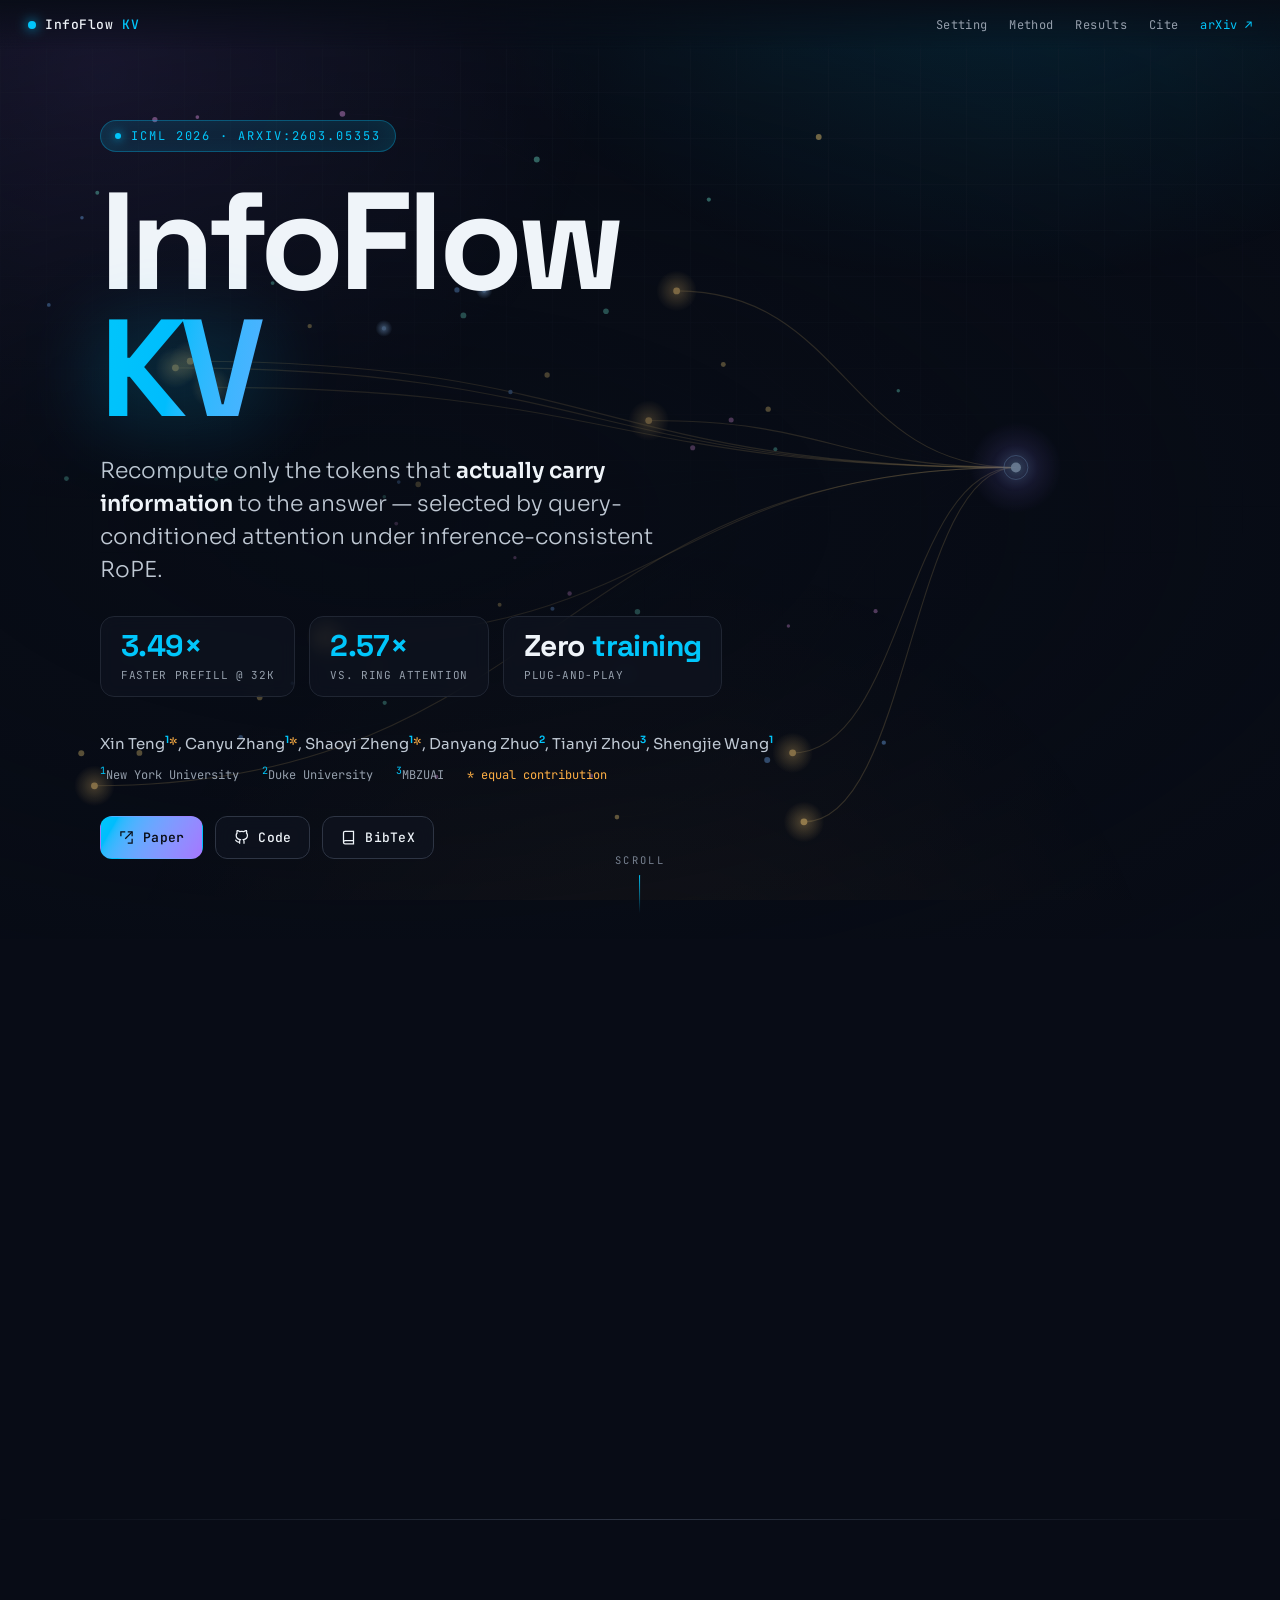
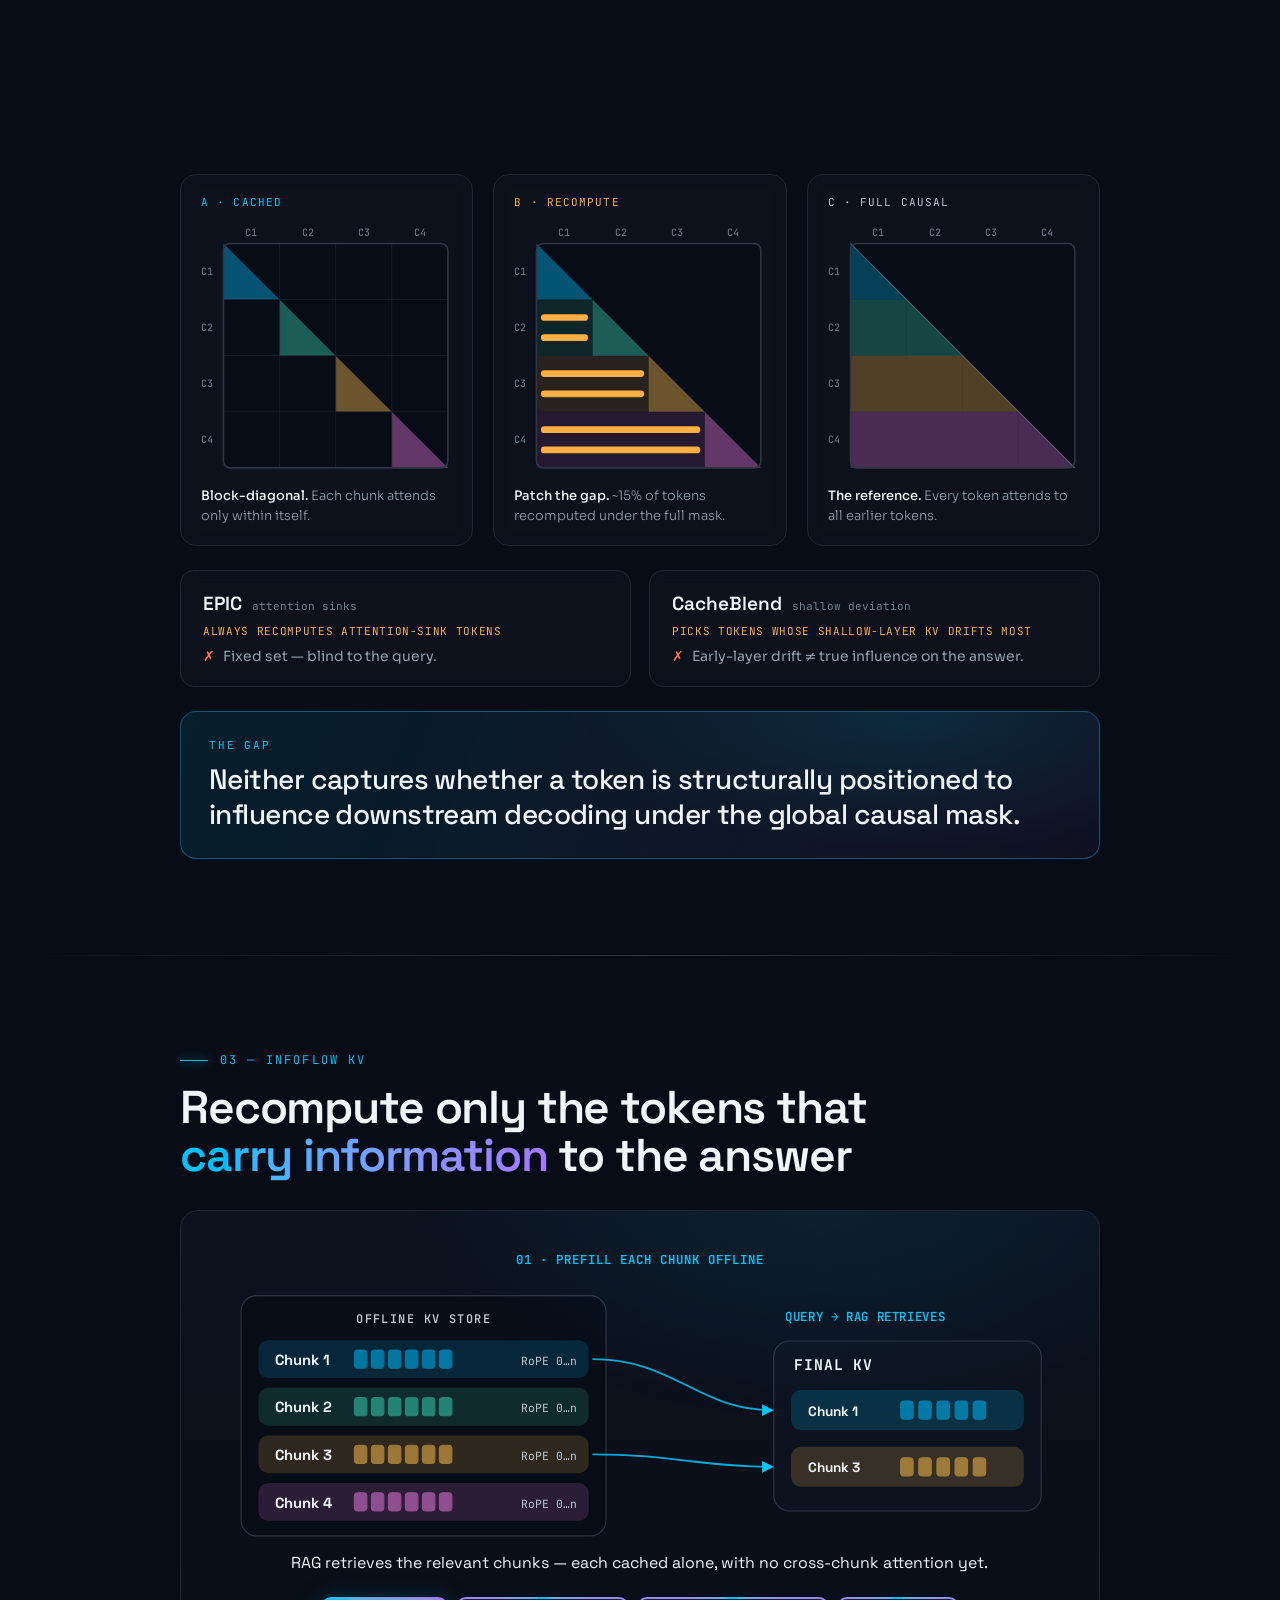
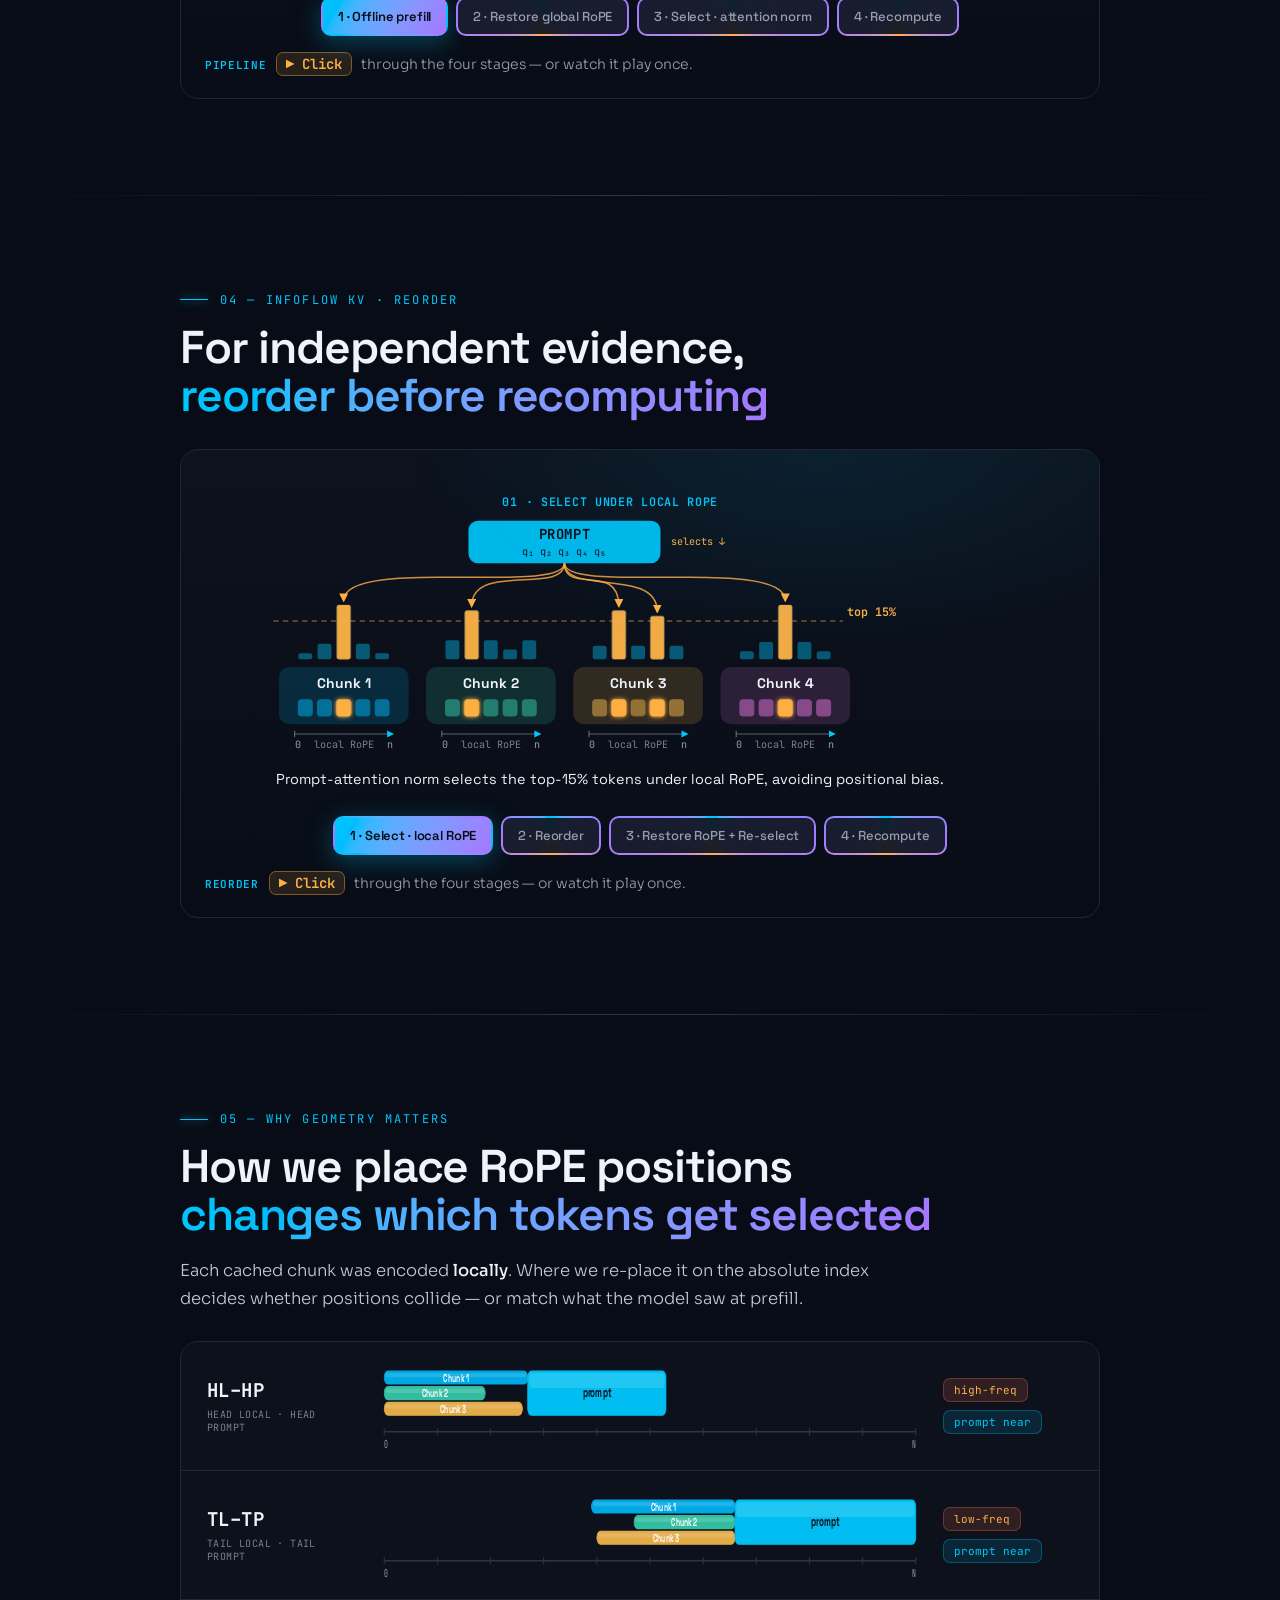
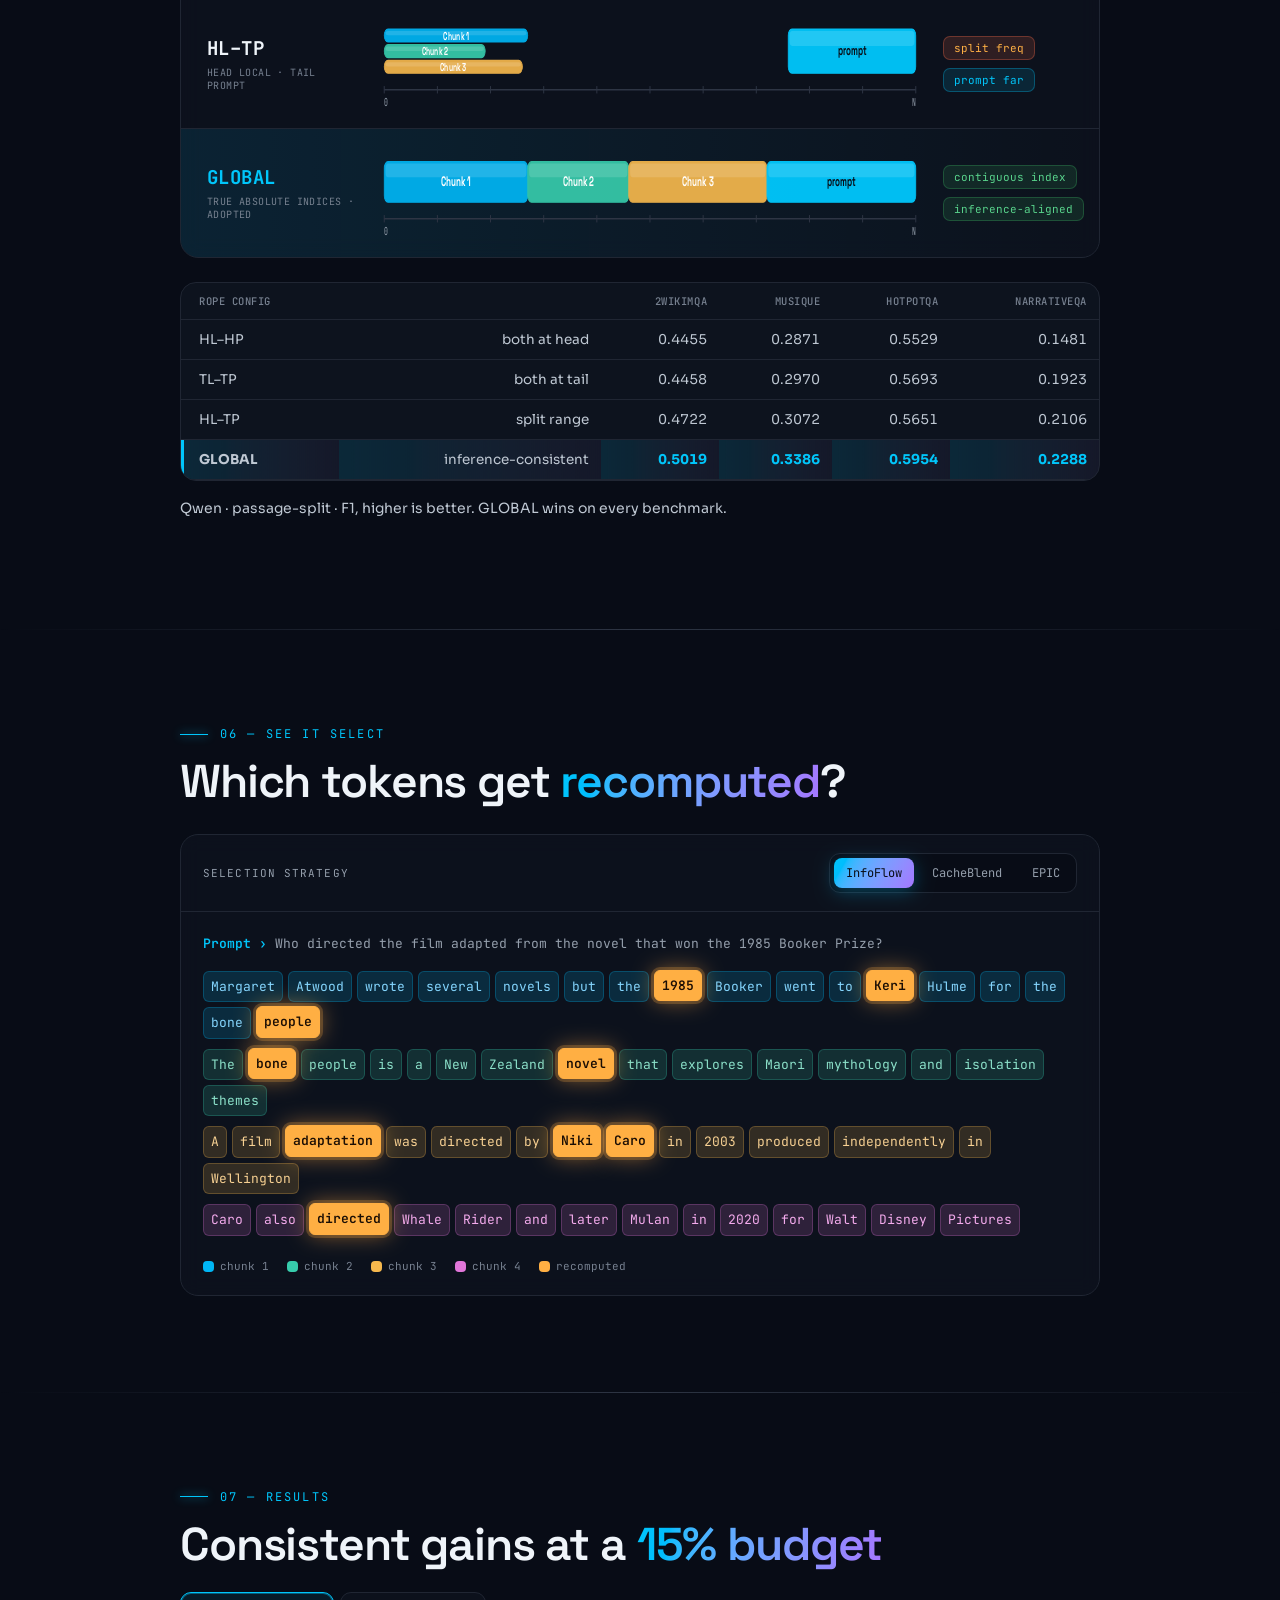
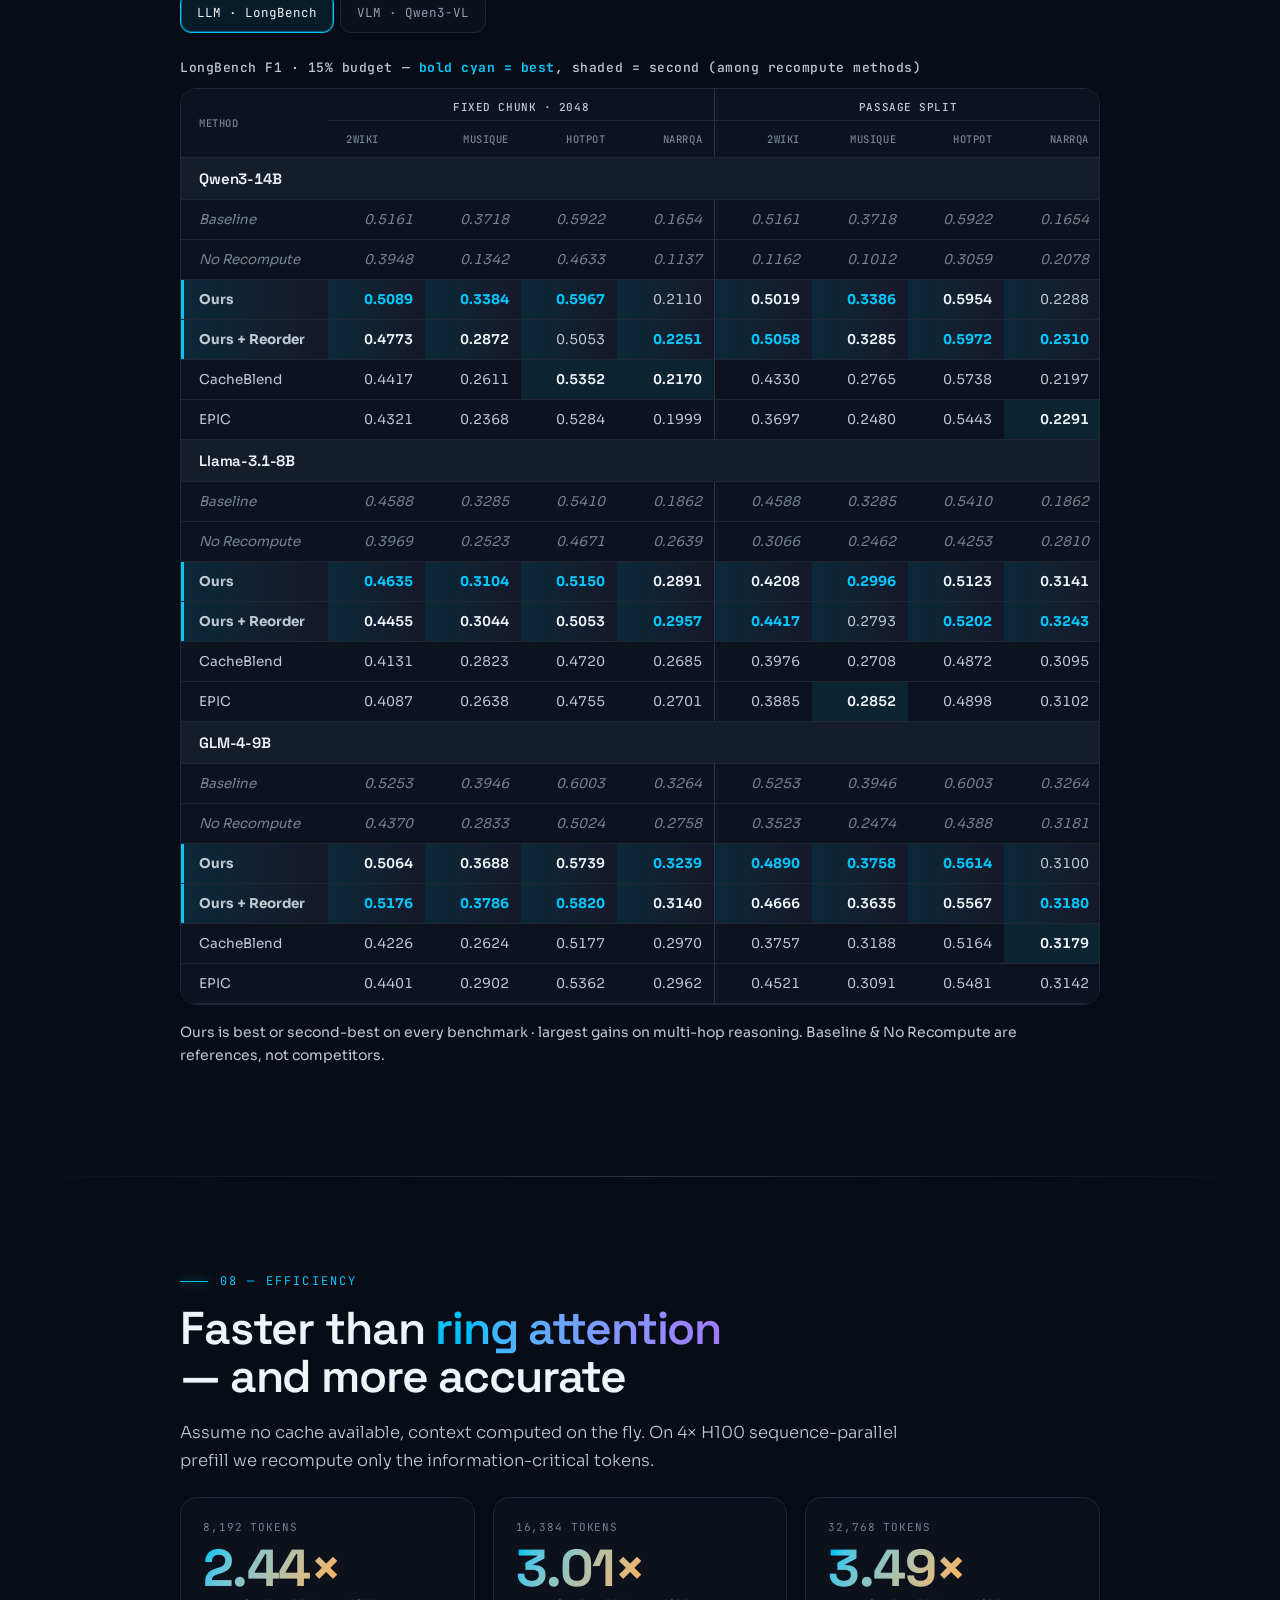
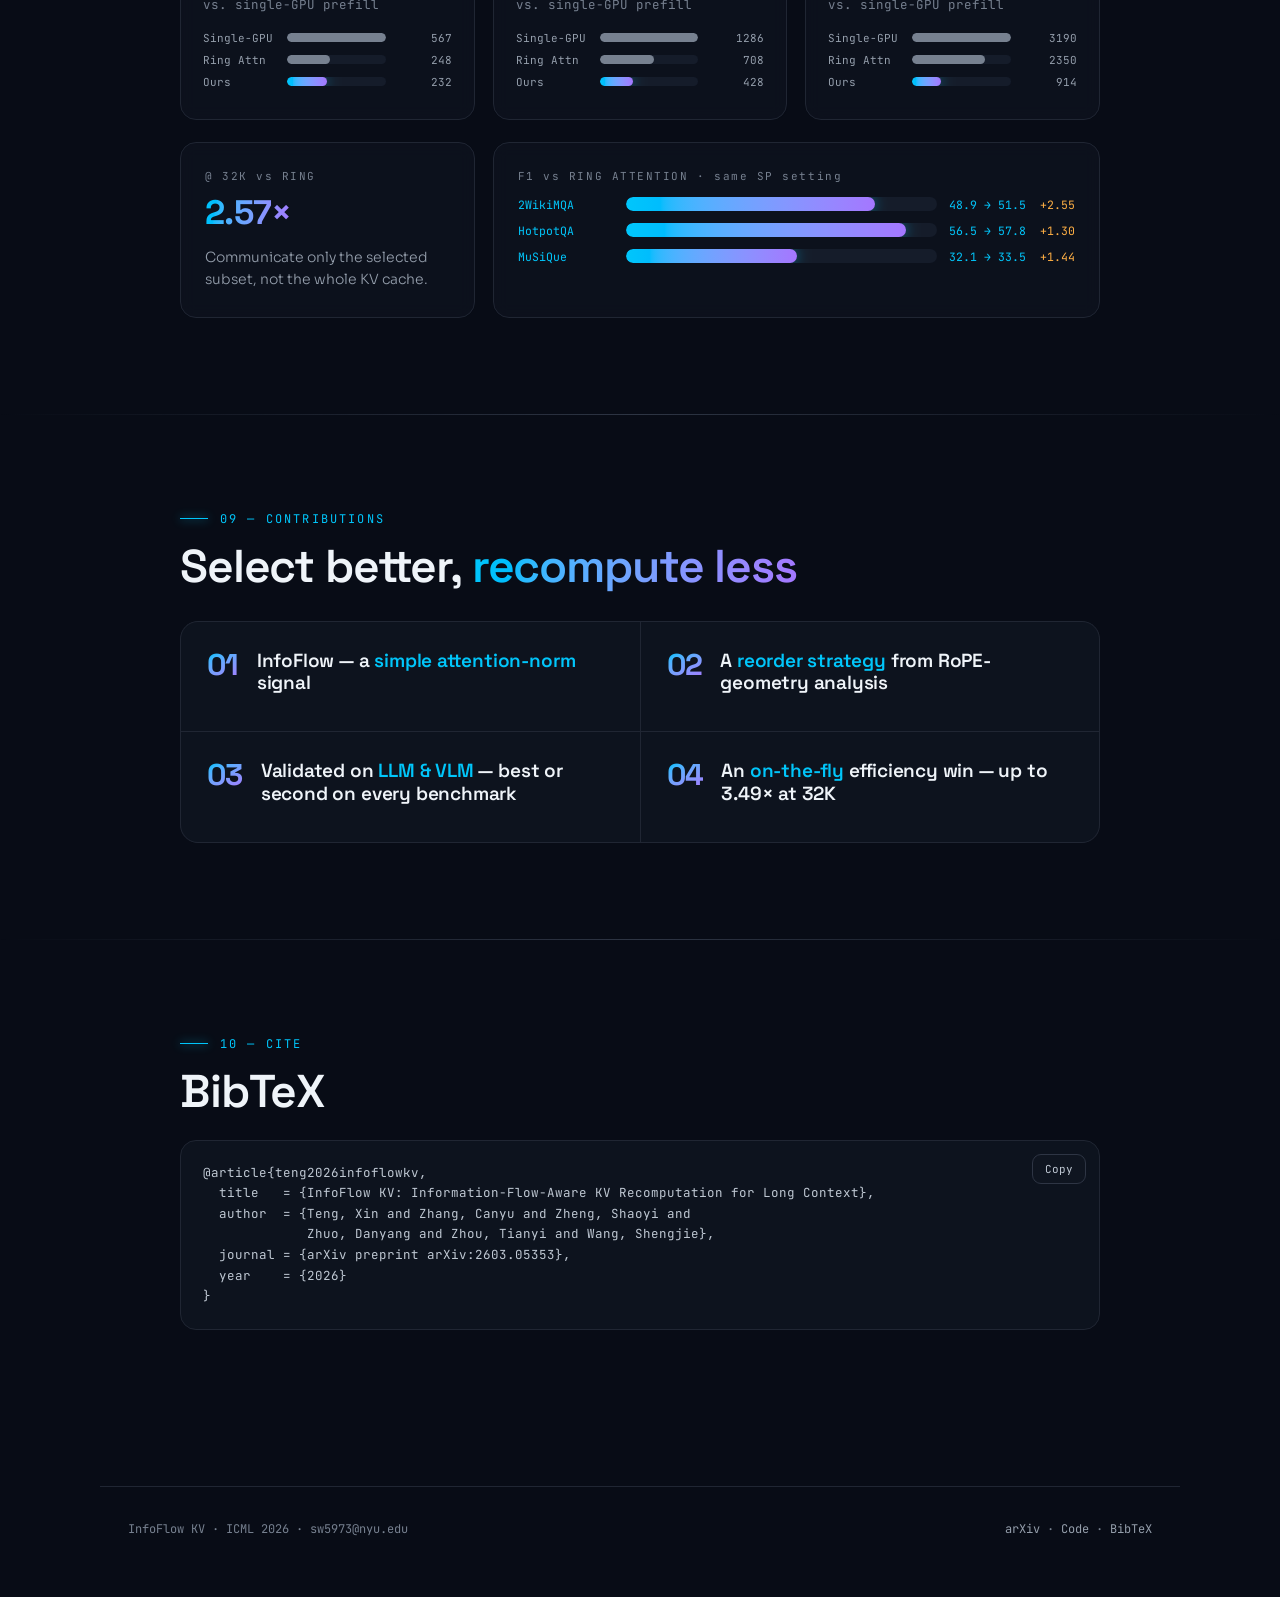
==== index.html @ 5a40460f "Rename index-2.html to index.html" ====
<!doctype html>
<html lang="en">
<head>
<meta charset="utf-8" />
<meta name="viewport" content="width=device-width,initial-scale=1" />
<title>InfoFlow KV — Information-Flow-Aware KV Recomputation for Long Context</title>
<link rel="preconnect" href="https://fonts.googleapis.com" />
<link rel="preconnect" href="https://fonts.gstatic.com" crossorigin />
<link href="https://fonts.googleapis.com/css2?family=Space+Grotesk:wght@400;500;600;700&family=Sora:wght@300;400;500;600&family=JetBrains+Mono:wght@400;500;600&display=swap" rel="stylesheet" />
<template id="__bundler_thumbnail" data-bg-color="#1a1d2b">
  <svg viewBox="0 0 1200 800" xmlns="http://www.w3.org/2000/svg">
    <rect width="1200" height="800" fill="#1a1d2b"/>
    <g transform="translate(250,330)">
      <circle cx="0"   cy="0"  r="14" fill="#78b4ff"/>
      <circle cx="120" cy="-60" r="10" fill="#6ee1cd"/>
      <circle cx="100" cy="70"  r="10" fill="#f0cd78"/>
      <circle cx="240" cy="20"  r="22" fill="#f5c873"/>
      <circle cx="260" cy="-50" r="10" fill="#e196e6"/>
      <circle cx="560" cy="0"   r="26" fill="#9cc8ff"/>
      <path d="M0 0 Q280 -120 560 0" stroke="#78b4ff" stroke-width="2" fill="none" opacity="0.5"/>
      <path d="M240 20 Q400 40 560 0" stroke="#f5c873" stroke-width="3" fill="none" opacity="0.8"/>
    </g>
    <text x="600" y="500" text-anchor="middle" font-family="sans-serif" font-weight="700" font-size="64" fill="#9cc8ff">InfoFlow KV</text>
  </svg>
</template>
<link rel="stylesheet" href="styles.css" />
</head>
<body>

<div class="bg-field"></div>
<div class="bg-grid"></div>

<!-- ============ NAV ============ -->
<nav class="nav">
  <div class="brand"><span class="blip"></span>InfoFlow<span style="color:var(--accent)">KV</span></div>
  <div class="links">
    <a href="#problem">Setting</a>
    <a href="#method">Method</a>
    <a href="#results">Results</a>
    <a href="#cite">Cite</a>
    <a href="https://arxiv.org/abs/2603.05353" target="_blank" rel="noopener" class="np" style="color:var(--accent)">arXiv ↗</a>
  </div>
</nav>

<!-- ============ HERO ============ -->
<header class="hero" data-screen-label="Hero">
  <canvas id="hero-canvas"></canvas>
  <div class="hero-mask"></div>
  <div class="hero-inner">
    <div class="eyebrow"><span class="pulse"></span>ICML 2026 · arXiv:2603.05353</div>
    <h1 class="title"><span class="l1">InfoFlow</span><span class="l2">KV</span></h1>
    <p class="hero-sub">Recompute only the tokens that <b>actually carry information</b> to the answer — selected by query-conditioned attention under inference-consistent RoPE.</p>

    <div class="metrics">
      <div class="metric"><div class="v"><span data-count="3.49" data-dec="2" data-suffix="×">0×</span></div><div class="k">Faster prefill @ 32K</div></div>
      <div class="metric"><div class="v"><span data-count="2.57" data-dec="2" data-suffix="×">0×</span></div><div class="k">vs. Ring Attention</div></div>
      <div class="metric"><div class="v">Zero<span> training</span></div><div class="k">Plug-and-play</div></div>
    </div>

    <div class="byline">
      <span class="au">Xin Teng<sup>1</sup><span class="star">*</span></span>,
      <span class="au">Canyu Zhang<sup>1</sup><span class="star">*</span></span>,
      <span class="au">Shaoyi Zheng<sup>1</sup><span class="star">*</span></span>,
      <span class="au">Danyang Zhuo<sup>2</sup></span>,
      <span class="au">Tianyi Zhou<sup>3</sup></span>,
      <span class="au">Shengjie Wang<sup>1</sup></span>
    </div>
    <div class="affil">
      <span><sup>1</sup>New York University</span>
      <span><sup>2</sup>Duke University</span>
      <span><sup>3</sup>MBZUAI</span>
      <span class="star" style="color:var(--hot)">* equal contribution</span>
    </div>

    <div class="btns">
      <a class="btn primary" href="https://arxiv.org/abs/2603.05353" target="_blank" rel="noopener"><svg viewBox="0 0 24 24" fill="none" stroke="currentColor" stroke-width="2"><path d="M14 3h7v7"/><path d="M10 14 21 3"/><path d="M21 14v7h-7"/><path d="M3 10V3h7"/></svg>Paper</a>
      <a class="btn" href="https://github.com/Canyu-Zhang/kv-cache-optimization" target="_blank" rel="noopener"><svg viewBox="0 0 24 24" fill="none" stroke="currentColor" stroke-width="2"><path d="M9 19c-5 1.5-5-2.5-7-3m14 6v-3.87a3.37 3.37 0 0 0-.94-2.61c3.14-.35 6.44-1.54 6.44-7A5.44 5.44 0 0 0 20 4.77 5.07 5.07 0 0 0 19.91 1S18.73.65 16 2.48a13.38 13.38 0 0 0-7 0C6.27.65 5.09 1 5.09 1A5.07 5.07 0 0 0 5 4.77a5.44 5.44 0 0 0-1.5 3.78c0 5.42 3.3 6.61 6.44 7A3.37 3.37 0 0 0 9 18.13V22"/></svg>Code</a>
      <a class="btn" href="#cite"><svg viewBox="0 0 24 24" fill="none" stroke="currentColor" stroke-width="2"><path d="M4 19.5A2.5 2.5 0 0 1 6.5 17H20"/><path d="M6.5 2H20v20H6.5A2.5 2.5 0 0 1 4 19.5v-15A2.5 2.5 0 0 1 6.5 2z"/></svg>BibTeX</a>
    </div>
  </div>
  <div class="scrollcue"><span>scroll</span><span class="bar"></span></div>
</header>

<!-- ============ THE SETTING ============ -->
<section class="block section" id="problem" data-screen-label="The setting">
  <div class="reveal">
    <div class="kicker">01 — The setting</div>
    <h2 class="h2">Cache each document once — <em>but combining caches breaks</em></h2>
  </div>

  <div class="setting reveal">
    <div class="svis">
      <div id="set-pos"></div>
      <div class="slabel"><span class="b">1</span><span class="t">Positions collide — every chunk restarts at&nbsp;0</span></div>
    </div>
    <div class="svis">
      <div id="set-attn"></div>
      <div class="slabel"><span class="b">2</span><span class="t">Cross-document attention never computed</span></div>
    </div>
  </div>
</section>

<hr class="divider" />

<!-- ============ EXISTING APPROACHES ============ -->
<section class="block section" id="prior" data-screen-label="Existing approaches">
  <div class="reveal">
    <div class="kicker">02 — Existing approaches</div>
    <h2 class="h2">Recompute a small subset to <em>patch back</em> cross-doc attention</h2>
  </div>

  <div class="masks reveal">
    <div class="mask">
      <div class="tag" style="color:var(--accent)">A · Cached</div>
      <div id="mask-cached"></div>
      <p class="cap"><b>Block-diagonal.</b> Each chunk attends only within itself.</p>
    </div>
    <div class="mask">
      <div class="tag" style="color:var(--hot)">B · Recompute</div>
      <div id="mask-recompute"></div>
      <p class="cap"><b>Patch the gap.</b> ~15% of tokens recomputed under the full mask.</p>
    </div>
    <div class="mask">
      <div class="tag" style="color:var(--ink-2)">C · Full causal</div>
      <div id="mask-full"></div>
      <p class="cap"><b>The reference.</b> Every token attends to all earlier tokens.</p>
    </div>
  </div>

  <div class="priors reveal">
    <div class="prior">
      <div class="nm"><h4>EPIC</h4><span>attention sinks</span></div>
      <div class="how">Always recomputes attention-sink tokens</div>
      <div class="x">Fixed set — blind to the query.</div>
    </div>
    <div class="prior">
      <div class="nm"><h4>CacheBlend</h4><span>shallow deviation</span></div>
      <div class="how">Picks tokens whose shallow-layer KV drifts most</div>
      <div class="x">Early-layer drift ≠ true influence on the answer.</div>
    </div>
  </div>

  <div class="gap reveal">
    <div class="k">The gap</div>
    <p>Neither captures whether a token is structurally positioned to influence downstream decoding under the global causal mask.</p>
  </div>
</section>

<hr class="divider" />

<!-- ============ METHOD ============ -->
<section class="block section" id="method" data-screen-label="Method">
  <div class="reveal">
    <div class="kicker">03 — InfoFlow KV</div>
    <h2 class="h2">Recompute only the tokens that <em>carry information</em> to the answer</h2>
  </div>

  <div class="figwrap reveal" style="margin-top:30px">
    <div id="pipeline-diagram"></div>
    <div class="diagram-ctrls">
      <button class="dc-btn on" data-step="0">1 · Offline prefill</button>
      <button class="dc-btn" data-step="1">2 · Restore global RoPE</button>
      <button class="dc-btn" data-step="2">3 · Select · attention norm</button>
      <button class="dc-btn" data-step="3">4 · Recompute</button>
    </div>
    <div class="figcap"><b>Pipeline</b><span class="clickcue">▶ Click</span> through the four stages — or watch it play once.</div>
  </div>
</section>

<hr class="divider" />

<!-- ============ REORDER ============ -->
<section class="block section" id="reorder" data-screen-label="Reorder">
  <div class="reveal">
    <div class="kicker">04 — InfoFlow KV · Reorder</div>
    <h2 class="h2">For independent evidence, <em>reorder before recomputing</em></h2>
  </div>

  <div class="figwrap reveal" style="margin-top:30px">
    <div id="reorder-diagram"></div>
    <div class="diagram-ctrls">
      <button class="dc-btn on" data-rstep="0">1 · Select · local RoPE</button>
      <button class="dc-btn" data-rstep="1">2 · Reorder</button>
      <button class="dc-btn" data-rstep="2">3 · Restore RoPE + Re-select</button>
      <button class="dc-btn" data-rstep="3">4 · Recompute</button>
    </div>
    <div class="figcap"><b>Reorder</b><span class="clickcue">▶ Click</span> through the four stages — or watch it play once.</div>
  </div>
</section>

<hr class="divider" />

<!-- ============ ROPE GEOMETRY ============ -->
<section class="block section" id="rope" data-screen-label="RoPE geometry">
  <div class="reveal">
    <div class="kicker">05 — Why geometry matters</div>
    <h2 class="h2">How we place RoPE positions <em>changes which tokens get selected</em></h2>
    <p class="body">Each cached chunk was encoded <em>locally</em>. Where we re-place it on the absolute index decides whether positions collide — or match what the model saw at prefill.</p>
  </div>

  <div class="ropepanel reveal">
    <div class="roperow">
      <div class="who"><div class="nm">HL–HP</div><div class="sub">head local · head prompt</div></div>
      <div class="spec" data-rope="hlhp"></div>
      <div class="chips"><span class="chp warn">high-freq</span><span class="chp info">prompt near</span></div>
    </div>
    <div class="roperow">
      <div class="who"><div class="nm">TL–TP</div><div class="sub">tail local · tail prompt</div></div>
      <div class="spec" data-rope="tltp"></div>
      <div class="chips"><span class="chp warn">low-freq</span><span class="chp info">prompt near</span></div>
    </div>
    <div class="roperow">
      <div class="who"><div class="nm">HL–TP</div><div class="sub">head local · tail prompt</div></div>
      <div class="spec" data-rope="hltp"></div>
      <div class="chips"><span class="chp warn">split freq</span><span class="chp info">prompt far</span></div>
    </div>
    <div class="roperow good">
      <div class="who"><div class="nm">GLOBAL</div><div class="sub">true absolute indices · adopted</div></div>
      <div class="spec" data-rope="global"></div>
      <div class="chips"><span class="chp ok">contiguous index</span><span class="chp ok">inference-aligned</span></div>
    </div>
  </div>

  <div class="tablewrap reveal" style="margin-top:24px">
    <table class="results">
      <thead><tr><th>RoPE config</th><th></th><th>2WikiMQA</th><th>MuSiQue</th><th>HotpotQA</th><th>NarrativeQA</th></tr></thead>
      <tbody>
        <tr><td>HL–HP</td><td>both at head</td><td>0.4455</td><td>0.2871</td><td>0.5529</td><td>0.1481</td></tr>
        <tr><td>TL–TP</td><td>both at tail</td><td>0.4458</td><td>0.2970</td><td>0.5693</td><td>0.1923</td></tr>
        <tr><td>HL–TP</td><td>split range</td><td>0.4722</td><td>0.3072</td><td>0.5651</td><td>0.2106</td></tr>
        <tr class="ours"><td><b>GLOBAL</b></td><td>inference-consistent</td><td class="best">0.5019</td><td class="best">0.3386</td><td class="best">0.5954</td><td class="best">0.2288</td></tr>
      </tbody>
    </table>
  </div>
  <p class="foot">Qwen · passage-split · F1, higher is better. GLOBAL wins on every benchmark.</p>
</section>

<hr class="divider" />

<!-- ============ INTERACTIVE DEMO ============ -->
<section class="block section" id="interactive" data-screen-label="Interactive">
  <div class="reveal">
    <div class="kicker">06 — See it select</div>
    <h2 class="h2">Which tokens get <em>recomputed</em>?</h2>
  </div>
  <div class="tokdemo reveal" id="tokdemo">
    <div class="top">
      <div class="t">Selection strategy</div>
      <div class="modes">
        <button class="mode on" data-mode="ours">InfoFlow</button>
        <button class="mode" data-mode="cb">CacheBlend</button>
        <button class="mode" data-mode="epic">EPIC</button>
      </div>
    </div>
    <div class="tokbody">
      <div class="prompt-line"><b>Prompt ›</b> Who directed the film adapted from the novel that won the 1985 Booker Prize?</div>
      <div class="tokens" id="tokens"></div>
      <div class="legend">
        <span><span class="sw" style="background:var(--chunk-a)"></span>chunk 1</span>
        <span><span class="sw" style="background:var(--chunk-b)"></span>chunk 2</span>
        <span><span class="sw" style="background:var(--chunk-c)"></span>chunk 3</span>
        <span><span class="sw" style="background:var(--chunk-d)"></span>chunk 4</span>
        <span><span class="sw" style="background:var(--hot)"></span>recomputed</span>
      </div>
    </div>
  </div>
</section>

<hr class="divider" />

<!-- ============ RESULTS ============ -->
<section class="block section" id="results" data-screen-label="Results">
  <div class="reveal">
    <div class="kicker">07 — Results</div>
    <h2 class="h2">Consistent gains at a <em>15% budget</em></h2>
  </div>

  <div class="tabs reveal">
    <button class="tab on" data-tab="llm">LLM · LongBench</button>
    <button class="tab" data-tab="vlm">VLM · Qwen3-VL</button>
  </div>

  <!-- LLM -->
  <div class="tabpanel on" id="panel-llm">
    <div class="numhead">LongBench F1 · 15% budget — <b style="color:var(--accent)">bold cyan = best</b>, shaded = second (among recompute methods)</div>
    <div class="tablewrap">
      <table class="results wide">
        <thead>
          <tr><th rowspan="2" style="width:16%">Method</th><th colspan="4" class="grp">Fixed chunk · 2048</th><th colspan="4" class="grp gdiv">Passage split</th></tr>
          <tr><th>2Wiki</th><th>MuSiQue</th><th>Hotpot</th><th>NarrQA</th><th class="gdiv">2Wiki</th><th>MuSiQue</th><th>Hotpot</th><th>NarrQA</th></tr>
        </thead>
        <tbody>
          <tr class="model-head"><td colspan="9">Qwen3-14B</td></tr>
          <tr class="baseline"><td>Baseline</td><td>0.5161</td><td>0.3718</td><td>0.5922</td><td>0.1654</td><td class="gdiv">0.5161</td><td>0.3718</td><td>0.5922</td><td>0.1654</td></tr>
          <tr class="baseline"><td>No Recompute</td><td>0.3948</td><td>0.1342</td><td>0.4633</td><td>0.1137</td><td class="gdiv">0.1162</td><td>0.1012</td><td>0.3059</td><td>0.2078</td></tr>
          <tr class="ours"><td><b>Ours</b></td><td class="best">0.5089</td><td class="best">0.3384</td><td class="best">0.5967</td><td>0.2110</td><td class="second gdiv">0.5019</td><td class="best">0.3386</td><td class="second">0.5954</td><td>0.2288</td></tr>
          <tr class="ours"><td><b>Ours + Reorder</b></td><td class="second">0.4773</td><td class="second">0.2872</td><td>0.5053</td><td class="best">0.2251</td><td class="best gdiv">0.5058</td><td class="second">0.3285</td><td class="best">0.5972</td><td class="best">0.2310</td></tr>
          <tr><td>CacheBlend</td><td>0.4417</td><td>0.2611</td><td class="second">0.5352</td><td class="second">0.2170</td><td class="gdiv">0.4330</td><td>0.2765</td><td>0.5738</td><td>0.2197</td></tr>
          <tr><td>EPIC</td><td>0.4321</td><td>0.2368</td><td>0.5284</td><td>0.1999</td><td class="gdiv">0.3697</td><td>0.2480</td><td>0.5443</td><td class="second">0.2291</td></tr>

          <tr class="model-head"><td colspan="9">Llama-3.1-8B</td></tr>
          <tr class="baseline"><td>Baseline</td><td>0.4588</td><td>0.3285</td><td>0.5410</td><td>0.1862</td><td class="gdiv">0.4588</td><td>0.3285</td><td>0.5410</td><td>0.1862</td></tr>
          <tr class="baseline"><td>No Recompute</td><td>0.3969</td><td>0.2523</td><td>0.4671</td><td>0.2639</td><td class="gdiv">0.3066</td><td>0.2462</td><td>0.4253</td><td>0.2810</td></tr>
          <tr class="ours"><td><b>Ours</b></td><td class="best">0.4635</td><td class="best">0.3104</td><td class="best">0.5150</td><td class="second">0.2891</td><td class="second gdiv">0.4208</td><td class="best">0.2996</td><td class="second">0.5123</td><td class="second">0.3141</td></tr>
          <tr class="ours"><td><b>Ours + Reorder</b></td><td class="second">0.4455</td><td class="second">0.3044</td><td class="second">0.5053</td><td class="best">0.2957</td><td class="best gdiv">0.4417</td><td>0.2793</td><td class="best">0.5202</td><td class="best">0.3243</td></tr>
          <tr><td>CacheBlend</td><td>0.4131</td><td>0.2823</td><td>0.4720</td><td>0.2685</td><td class="gdiv">0.3976</td><td>0.2708</td><td>0.4872</td><td>0.3095</td></tr>
          <tr><td>EPIC</td><td>0.4087</td><td>0.2638</td><td>0.4755</td><td>0.2701</td><td class="gdiv">0.3885</td><td class="second">0.2852</td><td>0.4898</td><td>0.3102</td></tr>

          <tr class="model-head"><td colspan="9">GLM-4-9B</td></tr>
          <tr class="baseline"><td>Baseline</td><td>0.5253</td><td>0.3946</td><td>0.6003</td><td>0.3264</td><td class="gdiv">0.5253</td><td>0.3946</td><td>0.6003</td><td>0.3264</td></tr>
          <tr class="baseline"><td>No Recompute</td><td>0.4370</td><td>0.2833</td><td>0.5024</td><td>0.2758</td><td class="gdiv">0.3523</td><td>0.2474</td><td>0.4388</td><td>0.3181</td></tr>
          <tr class="ours"><td><b>Ours</b></td><td class="second">0.5064</td><td class="second">0.3688</td><td class="second">0.5739</td><td class="best">0.3239</td><td class="best gdiv">0.4890</td><td class="best">0.3758</td><td class="best">0.5614</td><td>0.3100</td></tr>
          <tr class="ours"><td><b>Ours + Reorder</b></td><td class="best">0.5176</td><td class="best">0.3786</td><td class="best">0.5820</td><td class="second">0.3140</td><td class="second gdiv">0.4666</td><td class="second">0.3635</td><td class="second">0.5567</td><td class="best">0.3180</td></tr>
          <tr><td>CacheBlend</td><td>0.4226</td><td>0.2624</td><td>0.5177</td><td>0.2970</td><td class="gdiv">0.3757</td><td>0.3188</td><td>0.5164</td><td class="second">0.3179</td></tr>
          <tr><td>EPIC</td><td>0.4401</td><td>0.2902</td><td>0.5362</td><td>0.2962</td><td class="gdiv">0.4521</td><td>0.3091</td><td>0.5481</td><td>0.3142</td></tr>
        </tbody>
      </table>
    </div>
    <p class="foot">Ours is best or second-best on every benchmark · largest gains on multi-hop reasoning. Baseline &amp; No Recompute are references, not competitors.</p>
  </div>

  <!-- VLM -->
  <div class="tabpanel" id="panel-vlm">
    <div class="numhead">Qwen3-VL-8B · five multimodal QA benchmarks · larger k = more visual chunks, stronger mismatch</div>
    <div class="tablewrap">
      <table class="results">
        <thead><tr><th style="width:22%">Method</th><th>RealWorldQA</th><th>ChartQA</th><th>OCRBench</th><th>HRBench4K</th><th>InfoVQA</th></tr></thead>
        <tbody>
          <tr class="model-head"><td colspan="6">k = 0 · no chunk-wise recomputation</td></tr>
          <tr class="baseline"><td>Baseline</td><td>0.7059</td><td>83.08</td><td>878</td><td>0.7488</td><td>83.07</td></tr>

          <tr class="model-head"><td colspan="6">k = 2 · two visual chunks</td></tr>
          <tr class="baseline"><td>No Recompute</td><td>0.6745</td><td>71.32</td><td>839</td><td>0.7275</td><td>71.64</td></tr>
          <tr class="ours"><td><b>Ours</b></td><td class="best">0.6810</td><td class="best">73.48</td><td class="second">842</td><td class="best">0.7263</td><td class="best">73.07</td></tr>
          <tr><td>CacheBlend</td><td class="second">0.6758</td><td class="second">71.72</td><td class="best">845</td><td>0.7238</td><td class="second">72.00</td></tr>
          <tr><td>EPIC</td><td>0.6745</td><td>70.92</td><td>836</td><td class="second">0.7250</td><td>71.51</td></tr>

          <tr class="model-head"><td colspan="6">k = 4 · four visual chunks</td></tr>
          <tr class="baseline"><td>No Recompute</td><td>0.6588</td><td>62.00</td><td>781</td><td>0.6888</td><td>57.88</td></tr>
          <tr class="ours"><td><b>Ours</b></td><td class="best">0.6667</td><td class="best">65.68</td><td class="best">802</td><td class="best">0.6913</td><td class="best">62.23</td></tr>
          <tr><td>CacheBlend</td><td class="second">0.6562</td><td class="second">62.68</td><td class="second">786</td><td class="second">0.6863</td><td class="second">58.56</td></tr>
          <tr><td>EPIC</td><td>0.6549</td><td>62.48</td><td>785</td><td>0.6725</td><td>57.82</td></tr>
        </tbody>
      </table>
    </div>
    <p class="foot">Higher is better · OCRBench scored /1000, ChartQA &amp; InfoVQA in %, others 0–1. Gains widen with k — biggest wins on ChartQA &amp; InfoVQA, which bind dispersed visual elements to text.</p>
  </div>
</section>

<hr class="divider" />

<!-- ============ EFFICIENCY ============ -->
<section class="block section" id="efficiency" data-screen-label="Efficiency">
  <div class="reveal">
    <div class="kicker">08 — Efficiency</div>
    <h2 class="h2">Faster than <em>ring attention</em> — and more accurate</h2>
    <p class="body">Assume no cache available, context computed on the fly. On 4× H100 sequence-parallel prefill we recompute only the information-critical tokens.</p>
  </div>

  <div class="speedgrid reveal">
    <div class="spcard">
      <div class="len">8,192 tokens</div>
      <div class="big"><span>2.44×</span></div>
      <div class="sub">vs. single-GPU prefill</div>
      <div class="bar-row"><span class="l">Single-GPU</span><div class="bar"><i data-w="100%"></i></div><span class="n">567</span></div>
      <div class="bar-row"><span class="l">Ring Attn</span><div class="bar"><i data-w="43.7%"></i></div><span class="n">248</span></div>
      <div class="bar-row ours"><span class="l">Ours</span><div class="bar"><i data-w="40.9%"></i></div><span class="n">232</span></div>
    </div>
    <div class="spcard">
      <div class="len">16,384 tokens</div>
      <div class="big"><span>3.01×</span></div>
      <div class="sub">vs. single-GPU prefill</div>
      <div class="bar-row"><span class="l">Single-GPU</span><div class="bar"><i data-w="100%"></i></div><span class="n">1286</span></div>
      <div class="bar-row"><span class="l">Ring Attn</span><div class="bar"><i data-w="55.0%"></i></div><span class="n">708</span></div>
      <div class="bar-row ours"><span class="l">Ours</span><div class="bar"><i data-w="33.3%"></i></div><span class="n">428</span></div>
    </div>
    <div class="spcard">
      <div class="len">32,768 tokens</div>
      <div class="big"><span>3.49×</span></div>
      <div class="sub">vs. single-GPU prefill</div>
      <div class="bar-row"><span class="l">Single-GPU</span><div class="bar"><i data-w="100%"></i></div><span class="n">3190</span></div>
      <div class="bar-row"><span class="l">Ring Attn</span><div class="bar"><i data-w="73.7%"></i></div><span class="n">2350</span></div>
      <div class="bar-row ours"><span class="l">Ours</span><div class="bar"><i data-w="28.6%"></i></div><span class="n">914</span></div>
    </div>
  </div>

  <div class="pillars reveal" style="margin-top:22px">
    <div class="pillar" style="grid-column:span 1">
      <div class="k">@ 32K vs RING</div>
      <div class="big"><span>2.57×</span></div>
      <p>Communicate only the selected subset, not the whole KV cache.</p>
    </div>
    <div class="pillar" style="grid-column:span 2">
      <div class="k">F1 vs RING ATTENTION · same SP setting</div>
      <div class="loadbars" style="margin-top:14px">
        <div class="loadbar peak"><span class="l" style="width:auto">2WikiMQA</span><div class="track"><i data-w="80%"></i></div><span class="n" style="color:var(--accent)">48.9 → 51.5 &nbsp;<span style="color:var(--hot)">+2.55</span></span></div>
        <div class="loadbar peak"><span class="l" style="width:auto">HotpotQA</span><div class="track"><i data-w="90%"></i></div><span class="n" style="color:var(--accent)">56.5 → 57.8 &nbsp;<span style="color:var(--hot)">+1.30</span></span></div>
        <div class="loadbar peak"><span class="l" style="width:auto">MuSiQue</span><div class="track"><i data-w="55%"></i></div><span class="n" style="color:var(--accent)">32.1 → 33.5 &nbsp;<span style="color:var(--hot)">+1.44</span></span></div>
      </div>
    </div>
  </div>
</section>

<hr class="divider" />

<!-- ============ CONTRIBUTIONS ============ -->
<section class="block section" id="contributions" data-screen-label="Contributions">
  <div class="reveal">
    <div class="kicker">09 — Contributions</div>
    <h2 class="h2">Select better, <em>recompute less</em></h2>
  </div>
  <div class="contribs reveal">
    <div class="contrib"><div class="n">01</div><div><h3>InfoFlow — a <em>simple attention-norm</em> signal</h3></div></div>
    <div class="contrib"><div class="n">02</div><div><h3>A <em>reorder strategy</em> from RoPE-geometry analysis</h3></div></div>
    <div class="contrib"><div class="n">03</div><div><h3>Validated on <em>LLM &amp; VLM</em> — best or second on every benchmark</h3></div></div>
    <div class="contrib"><div class="n">04</div><div><h3>An <em>on-the-fly</em> efficiency win — up to 3.49× at 32K</h3></div></div>
  </div>
</section>

<hr class="divider" />

<!-- ============ CITE ============ -->
<section class="block section" id="cite" data-screen-label="Cite">
  <div class="reveal">
    <div class="kicker">10 — Cite</div>
    <h2 class="h2">BibTeX</h2>
    <div class="bibwrap">
      <button class="copybtn" id="copybib">Copy</button>
<pre class="bib" id="bibsrc">@article{teng2026infoflowkv,
  title   = {InfoFlow KV: Information-Flow-Aware KV Recomputation for Long Context},
  author  = {Teng, Xin and Zhang, Canyu and Zheng, Shaoyi and
             Zhuo, Danyang and Zhou, Tianyi and Wang, Shengjie},
  journal = {arXiv preprint arXiv:2603.05353},
  year    = {2026}
}</pre>
    </div>
  </div>
</section>

<footer>
  <div>InfoFlow KV · ICML 2026 · sw5973@nyu.edu</div>
  <div><a href="https://arxiv.org/abs/2603.05353" target="_blank" rel="noopener">arXiv</a> · <a href="https://github.com/Canyu-Zhang/kv-cache-optimization" target="_blank" rel="noopener">Code</a> · <a href="#cite">BibTeX</a></div>
</footer>

<script src="app.js"></script>
</body>
</html>
---- styles.css ----
/* ============================================================
   InfoFlow KV — dark cyber-tech project page
   ============================================================ */
@keyframes ropeIn{from{opacity:0}to{opacity:1}}
@keyframes ropeOut{from{opacity:1}to{opacity:0}}
@keyframes axisDraw{from{stroke-dashoffset:560}to{stroke-dashoffset:0}}
.rope-glob{animation:ropeIn 1.0s ease 0.55s both}
.rope-loc{animation:ropeOut 1.0s ease 0.55s both}
.rope-axis{stroke-dasharray:560;animation:axisDraw 1.0s ease 0.45s both}
:root{
  /* surfaces */
  --bg:        oklch(0.155 0.022 264);
  --bg-2:      oklch(0.185 0.026 264);
  --bg-3:      oklch(0.225 0.030 264);
  --panel:     oklch(0.205 0.026 264 / 0.55);
  --panel-2:   oklch(0.235 0.030 264 / 0.65);

  /* ink */
  --ink:       oklch(0.965 0.008 250);
  --ink-2:     oklch(0.830 0.018 252);
  --ink-3:     oklch(0.700 0.022 255);
  --ink-4:     oklch(0.600 0.026 258);

  /* lines */
  --line:      oklch(0.330 0.028 264);
  --line-2:    oklch(0.270 0.026 264);

  /* signal colors */
  --accent:    oklch(0.760 0.165 222);   /* electric cyan-blue */
  --accent-2:  oklch(0.680 0.205 295);   /* violet */
  --hot:       oklch(0.820 0.155 68);    /* amber — recomputed */
  --hot-2:     oklch(0.720 0.190 35);    /* deep orange */

  /* chunk palette */
  --chunk-a:   oklch(0.730 0.150 232);
  --chunk-b:   oklch(0.760 0.130 175);
  --chunk-c:   oklch(0.820 0.140 78);
  --chunk-d:   oklch(0.720 0.180 330);

  /* type */
  --display: "Space Grotesk", system-ui, sans-serif;
  --sans:    "Sora", system-ui, sans-serif;
  --mono:    "JetBrains Mono", ui-monospace, Menlo, monospace;

  --maxw: 1080px;
}

*{box-sizing:border-box}
html{scroll-behavior:smooth}
body{
  margin:0;padding:0;background:var(--bg);color:var(--ink);
  font-family:var(--sans);-webkit-font-smoothing:antialiased;text-rendering:optimizeLegibility;
  overflow-x:hidden;
}

/* dotted grid + glow field behind everything */
.bg-field{position:fixed;inset:0;z-index:-2;pointer-events:none;
  background:
    radial-gradient(900px 600px at 78% -8%, oklch(0.760 0.165 222 / 0.16), transparent 60%),
    radial-gradient(800px 700px at 8% 8%, oklch(0.680 0.205 295 / 0.13), transparent 62%),
    radial-gradient(900px 900px at 50% 120%, oklch(0.820 0.155 68 / 0.07), transparent 60%);
}
.bg-grid{position:fixed;inset:0;z-index:-1;pointer-events:none;opacity:0.4;
  background-image:
    linear-gradient(oklch(0.330 0.028 264 / 0.35) 1px, transparent 1px),
    linear-gradient(90deg, oklch(0.330 0.028 264 / 0.35) 1px, transparent 1px);
  background-size:46px 46px;
  mask-image:radial-gradient(120% 90% at 50% 0%, #000 35%, transparent 78%);
}

a{color:var(--accent);text-decoration:none}
::selection{background:oklch(0.760 0.165 222 / 0.30);color:#fff}

.wrap{max-width:var(--maxw);margin:0 auto;padding:0 28px}
.section{max-width:920px;margin:0 auto;padding:0 28px}

/* ============================================================
   NAV
   ============================================================ */
.nav{position:fixed;top:0;left:0;right:0;z-index:50;
  display:flex;align-items:center;justify-content:space-between;
  padding:16px 28px;
  backdrop-filter:blur(10px);
  background:linear-gradient(to bottom, oklch(0.155 0.022 264 / 0.85), oklch(0.155 0.022 264 / 0.0));
  transition:background .3s;
}
.nav.scrolled{background:oklch(0.155 0.022 264 / 0.88);border-bottom:1px solid var(--line-2)}
.nav .brand{font-family:var(--mono);font-size:13px;letter-spacing:.04em;color:var(--ink);display:flex;align-items:center;gap:9px;font-weight:500}
.nav .brand .blip{width:8px;height:8px;border-radius:50%;background:var(--accent);box-shadow:0 0 12px var(--accent);animation:blip 2.4s ease-in-out infinite}
@keyframes blip{0%,100%{opacity:1;transform:scale(1)}50%{opacity:.45;transform:scale(.7)}}
.nav .links{display:flex;gap:22px;align-items:center}
.nav .links a{font-family:var(--mono);font-size:12px;letter-spacing:.03em;color:var(--ink-3);transition:color .2s}
.nav .links a:hover{color:var(--ink)}
@media (max-width:680px){.nav .links a:not(.np){display:none}}

/* ============================================================
   HERO
   ============================================================ */
.hero{position:relative;min-height:100svh;display:flex;flex-direction:column;justify-content:center;
  padding:120px 28px 80px;overflow:hidden}
#hero-canvas{position:absolute;inset:0;width:100%;height:100%;z-index:0;opacity:0.9}
.hero-inner{position:relative;z-index:2;max-width:var(--maxw);margin:0 auto;width:100%}
.hero-mask{position:absolute;inset:0;z-index:1;pointer-events:none;
  background:radial-gradient(120% 80% at 30% 55%, oklch(0.155 0.022 264 / 0.72), oklch(0.155 0.022 264 / 0.20) 70%, transparent)}

.eyebrow{display:inline-flex;align-items:center;gap:10px;
  font-family:var(--mono);font-size:12px;letter-spacing:.16em;text-transform:uppercase;
  color:var(--accent);padding:7px 14px;border:1px solid oklch(0.760 0.165 222 / 0.35);
  border-radius:999px;background:oklch(0.760 0.165 222 / 0.07);margin-bottom:26px;
  box-shadow:0 0 30px oklch(0.760 0.165 222 / 0.12) inset}
.eyebrow .pulse{width:6px;height:6px;border-radius:50%;background:var(--accent);box-shadow:0 0 10px var(--accent)}

h1.title{
  font-family:var(--display);font-weight:700;
  font-size:clamp(52px, 11vw, 138px);line-height:0.92;letter-spacing:-0.04em;
  margin:0 0 22px;
}
h1.title .l1{display:block;color:var(--ink)}
h1.title .l2{display:block;
  background:linear-gradient(100deg, var(--accent) 0%, var(--accent-2) 55%, var(--hot) 110%);
  -webkit-background-clip:text;background-clip:text;-webkit-text-fill-color:transparent;
  filter:drop-shadow(0 6px 40px oklch(0.760 0.165 222 / 0.35));
}
.hero-sub{font-family:var(--sans);font-size:clamp(17px,2.1vw,22px);line-height:1.5;color:var(--ink-2);
  max-width:620px;margin:0 0 30px;font-weight:300}
.hero-sub b{color:var(--ink);font-weight:600}

/* metric strip */
.metrics{display:flex;flex-wrap:wrap;gap:14px;margin:0 0 34px}
.metric{padding:14px 20px;border:1px solid var(--line-2);border-radius:14px;
  background:var(--panel);backdrop-filter:blur(8px);min-width:150px}
.metric .v{font-family:var(--display);font-weight:700;font-size:30px;line-height:1;
  letter-spacing:-0.02em;color:var(--ink)}
.metric .v span{color:var(--accent)}
.metric .k{font-family:var(--mono);font-size:11px;letter-spacing:.06em;text-transform:uppercase;
  color:var(--ink-3);margin-top:7px}

/* authors */
.byline{font-family:var(--sans);font-size:15px;line-height:1.7;color:var(--ink-2);margin:0 0 6px;max-width:760px}
.byline .au{white-space:nowrap}
.byline sup{color:var(--accent);font-weight:600;font-size:10px}
.byline .star{color:var(--hot)}
.affil{font-family:var(--mono);font-size:12px;color:var(--ink-3);line-height:1.7;margin:4px 0 0}
.affil span{margin-right:16px;white-space:nowrap}
.affil sup{color:var(--accent)}
.venue{font-family:var(--mono);font-size:12px;color:var(--ink-4);margin-top:12px;letter-spacing:.02em}

/* buttons */
.btns{display:flex;flex-wrap:wrap;gap:12px;margin-top:30px}
.btn{display:inline-flex;align-items:center;gap:9px;
  font-family:var(--mono);font-weight:500;font-size:13px;letter-spacing:.02em;
  padding:12px 18px;border-radius:12px;border:1px solid var(--line);
  color:var(--ink);background:var(--panel);backdrop-filter:blur(8px);
  cursor:pointer;transition:transform .18s, border-color .2s, box-shadow .25s, background .2s;}
.btn svg{width:15px;height:15px}
.btn:hover{transform:translateY(-2px);border-color:var(--accent);
  box-shadow:0 10px 40px oklch(0.760 0.165 222 / 0.18), 0 0 0 1px oklch(0.760 0.165 222 / 0.4) inset}
.btn.primary{background:linear-gradient(120deg, var(--accent), var(--accent-2));border-color:transparent;color:oklch(0.16 0.02 264);font-weight:600}
.btn.primary:hover{box-shadow:0 12px 44px oklch(0.760 0.165 222 / 0.45)}

.scrollcue{position:absolute;bottom:26px;left:50%;transform:translateX(-50%);z-index:3;
  font-family:var(--mono);font-size:10.5px;letter-spacing:.22em;text-transform:uppercase;color:var(--ink-4);
  display:flex;flex-direction:column;align-items:center;gap:8px}
.scrollcue .bar{width:1px;height:38px;background:linear-gradient(var(--accent),transparent);animation:cue 1.8s ease-in-out infinite}
@keyframes cue{0%,100%{opacity:.3;transform:scaleY(.6)}50%{opacity:1;transform:scaleY(1)}}

/* ============================================================
   SECTION HEADERS / blocks
   ============================================================ */
.block{padding:96px 0;position:relative}
.kicker{font-family:var(--mono);font-size:12px;letter-spacing:.18em;text-transform:uppercase;
  color:var(--accent);margin:0 0 16px;display:flex;align-items:center;gap:12px}
.kicker::before{content:"";width:28px;height:1px;background:var(--accent);box-shadow:0 0 10px var(--accent)}
h2.h2{font-family:var(--display);font-weight:600;font-size:clamp(30px,4.4vw,46px);line-height:1.04;
  letter-spacing:-0.025em;margin:0 0 18px;text-wrap:balance}
h2.h2 em{font-style:normal;
  background:linear-gradient(100deg,var(--accent),var(--accent-2));-webkit-background-clip:text;background-clip:text;-webkit-text-fill-color:transparent}
p.lede{font-size:clamp(17px,2vw,21px);line-height:1.55;color:var(--ink-2);margin:0;font-weight:300;max-width:740px}
p.lede em{color:var(--ink);font-style:normal;font-weight:500}
p.body{font-size:16.5px;line-height:1.7;color:var(--ink-2);margin:18px 0;max-width:740px;font-weight:300}
p.body em{color:var(--ink);font-style:normal;font-weight:500}
.chip{font-family:var(--mono);font-size:12px;padding:2px 8px;border-radius:6px;
  background:var(--bg-3);border:1px solid var(--line-2);color:var(--ink);white-space:nowrap}
.foot{font-family:var(--sans);font-size:14px;color:var(--ink-2);margin-top:16px;line-height:1.6;font-weight:400}

.divider{height:1px;border:0;margin:0;background:linear-gradient(90deg,transparent,var(--line),transparent)}

/* ============================================================
   TL;DR + pillars
   ============================================================ */
.tldr{margin-top:30px;border:1px solid var(--line-2);border-radius:18px;overflow:hidden;
  background:var(--panel);backdrop-filter:blur(10px)}
.tldr .hd{display:flex;align-items:center;gap:12px;padding:18px 24px;border-bottom:1px solid var(--line-2);
  background:linear-gradient(90deg, oklch(0.760 0.165 222 / 0.08), transparent)}
.tldr .hd h3{font-family:var(--display);font-weight:600;font-size:18px;margin:0;color:var(--ink)}
.tldr .hd .ix{font-family:var(--mono);font-size:11px;color:var(--accent);letter-spacing:.1em}
.tldr ul{list-style:none;margin:0;padding:8px 0}
.tldr li{display:flex;gap:16px;padding:16px 24px;border-bottom:1px solid var(--line-2);align-items:flex-start}
.tldr li:last-child{border-bottom:0}
.tldr li .n{font-family:var(--mono);font-size:13px;color:var(--accent);font-weight:600;padding-top:2px;min-width:26px}
.tldr li .tx{font-size:15.5px;line-height:1.55;color:var(--ink-2)}
.tldr li .tx b{color:var(--ink);font-weight:600}

.pillars{display:grid;grid-template-columns:repeat(3,1fr);gap:18px;margin-top:24px}
@media (max-width:760px){.pillars{grid-template-columns:1fr}}
.pillar{position:relative;border:1px solid var(--line-2);border-radius:16px;padding:26px 24px;
  background:var(--panel);backdrop-filter:blur(8px);overflow:hidden;transition:border-color .25s, transform .25s}
.pillar::after{content:"";position:absolute;inset:0;border-radius:16px;pointer-events:none;opacity:0;transition:opacity .3s;
  box-shadow:0 0 0 1px var(--accent) inset, 0 24px 60px oklch(0.760 0.165 222 / 0.18)}
.pillar:hover{transform:translateY(-4px)}
.pillar:hover::after{opacity:.5}
.pillar .k{font-family:var(--mono);font-size:11px;letter-spacing:.14em;color:var(--ink-4)}
.pillar .big{font-family:var(--display);font-weight:700;font-size:34px;letter-spacing:-0.02em;margin:8px 0 12px;color:var(--ink)}
.pillar .big span{background:linear-gradient(100deg,var(--accent),var(--accent-2));-webkit-background-clip:text;background-clip:text;-webkit-text-fill-color:transparent}
.pillar p{font-size:14px;line-height:1.6;color:var(--ink-3);margin:0;font-weight:300}

/* ============================================================
   FIGURE / pipeline
   ============================================================ */
.figwrap{margin-top:30px;border:1px solid var(--line-2);border-radius:18px;
  background:linear-gradient(180deg, var(--bg-2), var(--bg));padding:28px 24px 22px;overflow:hidden;position:relative}
.figwrap::before{content:"";position:absolute;inset:0;pointer-events:none;
  background:radial-gradient(600px 300px at 70% 0%, oklch(0.760 0.165 222 / 0.08), transparent 70%)}
.figcap{font-family:var(--sans);font-size:14px;color:var(--ink-3);margin-top:18px;line-height:1.55;font-weight:300;position:relative}
.figcap b{font-family:var(--mono);font-weight:600;color:var(--accent);font-size:11px;letter-spacing:.06em;text-transform:uppercase;margin-right:10px}
.clickcue{font-family:var(--mono);font-weight:600;color:var(--hot);background:oklch(0.820 0.155 68 / 0.12);border:1px solid oklch(0.820 0.155 68 / 0.4);border-radius:7px;padding:2px 9px;margin-right:6px;animation:clickpulse 1.8s ease-in-out infinite}
@keyframes clickpulse{0%,100%{box-shadow:0 0 0 0 oklch(0.820 0.155 68 / 0.0);opacity:.82}50%{box-shadow:0 0 16px 0 oklch(0.820 0.155 68 / 0.45);opacity:1}}
@media (prefers-reduced-motion:reduce){.clickcue{animation:none}}
.diagram-ctrls{display:flex;justify-content:center;gap:8px;margin-top:18px;flex-wrap:wrap;position:relative}
.dc-btn{font-family:var(--display);font-weight:500;font-size:13px;letter-spacing:-0.01em;white-space:nowrap;padding:9px 15px;border-radius:10px;
  border:2px solid transparent;background:var(--panel);color:var(--ink-3);cursor:pointer;transition:color .2s, box-shadow .2s}
/* un-selected stages get a rotating multi-colour border so they read as "click me" */
@property --dc-ang{syntax:'<angle>';initial-value:0deg;inherits:false}
@keyframes dcspin{to{--dc-ang:360deg}}
.dc-btn:not(.on){
  background:linear-gradient(oklch(0.20 0.026 264 / 0.94),oklch(0.20 0.026 264 / 0.94)) padding-box,
    conic-gradient(from var(--dc-ang),var(--accent),var(--accent-2),var(--hot),var(--accent-2),var(--accent)) border-box;
  animation:dcspin 3.2s linear infinite}
.dc-btn:not(.on):hover{color:var(--ink);box-shadow:0 4px 18px oklch(0.760 0.165 222 / 0.22)}
.dc-btn.on{background:linear-gradient(120deg,var(--accent),var(--accent-2));color:oklch(0.16 0.02 264);border-color:transparent;font-weight:600;box-shadow:0 6px 24px oklch(0.760 0.165 222 / 0.3)}
@media (prefers-reduced-motion:reduce){.dc-btn:not(.on){animation:none}}

/* ============================================================
   INSIGHTS
   ============================================================ */
.insight{display:grid;grid-template-columns:200px 1fr;gap:30px;margin:0;
  padding:40px 0;border-top:1px solid var(--line-2)}
@media (max-width:700px){.insight{grid-template-columns:1fr;gap:14px}}
.insight .lbl{position:sticky;top:90px;align-self:start}
.insight .lbl .num{font-family:var(--display);font-weight:700;font-size:46px;line-height:1;letter-spacing:-0.03em;
  background:linear-gradient(150deg,var(--accent),var(--accent-2));-webkit-background-clip:text;background-clip:text;-webkit-text-fill-color:transparent}
.insight .lbl .nm{font-family:var(--mono);font-size:11px;letter-spacing:.1em;text-transform:uppercase;color:var(--ink-4);margin-top:8px}
.insight h3{font-family:var(--display);font-weight:600;font-size:25px;margin:0 0 10px;letter-spacing:-0.02em;line-height:1.2;color:var(--ink)}
.insight p{font-size:16px;line-height:1.65;color:var(--ink-2);margin:8px 0 0;font-weight:300;max-width:680px}

.eq{font-family:var(--mono);font-size:14px;color:var(--ink);
  background:var(--bg);border:1px solid var(--line-2);border-radius:12px;padding:16px 20px;margin:18px 0 0;
  display:flex;align-items:center;gap:14px;flex-wrap:wrap;position:relative;overflow:hidden}
.eq::before{content:"";position:absolute;left:0;top:0;bottom:0;width:3px;background:linear-gradient(var(--accent),var(--accent-2))}
.eq sub{font-size:.75em}
.eq .tageq{font-family:var(--mono);font-size:11px;color:var(--ink-4);margin-left:auto}

/* ============================================================
   TOKEN DEMO
   ============================================================ */
.tokdemo{margin-top:28px;border:1px solid var(--line-2);border-radius:18px;
  background:var(--panel);backdrop-filter:blur(10px);overflow:hidden}
.tokdemo .top{display:flex;justify-content:space-between;align-items:center;gap:14px;flex-wrap:wrap;
  padding:18px 22px;border-bottom:1px solid var(--line-2)}
.tokdemo .top .t{font-family:var(--mono);font-size:11px;letter-spacing:.1em;text-transform:uppercase;color:var(--ink-3)}
.modes{display:flex;gap:6px;background:var(--bg);padding:4px;border-radius:11px;border:1px solid var(--line-2)}
.mode{font-family:var(--mono);font-size:12px;padding:7px 12px;border-radius:8px;border:0;background:transparent;color:var(--ink-3);cursor:pointer;transition:all .2s}
.mode.on{background:var(--bg-3);color:var(--ink);box-shadow:0 0 0 1px var(--line)}
.mode.on[data-mode="ours"]{background:linear-gradient(120deg,var(--accent),var(--accent-2));color:oklch(0.16 0.02 264);box-shadow:0 4px 18px oklch(0.760 0.165 222 / 0.3)}
.tokbody{padding:22px}
.prompt-line{font-family:var(--mono);font-size:13px;color:var(--ink-3);margin:0 0 16px;line-height:1.6}
.prompt-line b{color:var(--accent);font-weight:600}
.tokens{display:flex;flex-wrap:wrap;gap:5px;font-family:var(--mono);font-size:13px;line-height:1.8}
.tok{padding:3px 7px;border-radius:6px;background:var(--bg-3);color:var(--ink-3);transition:all .35s;border:1px solid transparent}
.tok.c0{background:oklch(0.730 0.150 232 / 0.16);color:oklch(0.84 0.10 232);border-color:oklch(0.730 0.150 232 / 0.25)}
.tok.c1{background:oklch(0.760 0.130 175 / 0.16);color:oklch(0.85 0.09 175);border-color:oklch(0.760 0.130 175 / 0.25)}
.tok.c2{background:oklch(0.820 0.140 78 / 0.16);color:oklch(0.88 0.09 78);border-color:oklch(0.820 0.140 78 / 0.25)}
.tok.c3{background:oklch(0.720 0.180 330 / 0.16);color:oklch(0.83 0.12 330);border-color:oklch(0.720 0.180 330 / 0.25)}
.tok.sel{background:var(--hot);color:oklch(0.18 0.03 60);border-color:var(--hot);font-weight:600;
  box-shadow:0 0 0 3px oklch(0.820 0.155 68 / 0.22), 0 0 22px oklch(0.820 0.155 68 / 0.5);transform:translateY(-1px)}
.chunk-gap{flex-basis:100%;height:0}
.legend{display:flex;gap:18px;flex-wrap:wrap;margin-top:18px;font-family:var(--mono);font-size:11px;color:var(--ink-4)}
.legend .sw{display:inline-block;width:11px;height:11px;border-radius:4px;margin-right:6px;vertical-align:middle}

/* ============================================================
   RESULTS — tabs + tables
   ============================================================ */
.tabs{display:flex;gap:6px;margin:24px 0 0;flex-wrap:wrap}
.tab{font-family:var(--mono);font-size:12.5px;padding:11px 16px;border-radius:11px;border:1px solid var(--line-2);
  background:var(--panel);color:var(--ink-3);cursor:pointer;transition:all .2s}
.tab:hover{color:var(--ink)}
.tab.on{color:var(--ink);border-color:var(--accent);background:oklch(0.760 0.165 222 / 0.08);
  box-shadow:0 0 0 1px oklch(0.760 0.165 222 / 0.4) inset}
.tabpanel{display:none;animation:fade .4s ease}
.tabpanel.on{display:block}
@keyframes fade{from{opacity:0;transform:translateY(8px)}to{opacity:1;transform:none}}

.numhead{font-family:var(--mono);font-size:13px;color:var(--ink-2);letter-spacing:.04em;margin:26px 0 12px;font-weight:500}
.tablewrap{overflow-x:auto;border:1px solid var(--line-2);border-radius:16px;background:var(--bg-2)}
table.results{width:100%;border-collapse:collapse;font-size:13.5px;font-family:var(--sans);min-width:560px}
table.results th,table.results td{padding:11px 12px;text-align:right;border-bottom:1px solid var(--line-2)}
table.results th{font-family:var(--mono);font-size:10.5px;color:var(--ink-4);letter-spacing:.05em;font-weight:500;text-transform:uppercase}
table.results th:first-child,table.results td:first-child{text-align:left;padding-left:18px}
table.results tr.model-head td{font-family:var(--display);font-weight:600;font-size:15px;color:var(--ink);
  background:var(--bg-3);padding:11px 18px;letter-spacing:-0.01em}
table.results td{color:var(--ink-2);font-variant-numeric:tabular-nums}
table.results td.best{font-weight:700;color:var(--accent);background:oklch(0.760 0.165 222 / 0.20)}
table.results td.second{font-weight:600;color:var(--ink);background:oklch(0.760 0.165 222 / 0.09)}
table.results.wide{min-width:920px}
table.results th.grp{text-align:center;color:var(--ink-2);font-size:11px;border-bottom:1px solid var(--line-2);padding-bottom:6px}
table.results .gdiv{border-left:1px solid var(--line)}
table.results .baseline td{color:var(--ink-4);font-style:italic}
table.results tr.ours td{background:linear-gradient(90deg, oklch(0.760 0.165 222 / 0.12), oklch(0.680 0.205 295 / 0.05))}
table.results tr.ours td:first-child{box-shadow:inset 3px 0 0 var(--accent)}
table.results tbody tr:hover td{background:oklch(0.760 0.165 222 / 0.06)}

/* speedup cards */
.speedgrid{display:grid;grid-template-columns:repeat(3,1fr);gap:18px;margin-top:22px}
@media (max-width:760px){.speedgrid{grid-template-columns:1fr}}
.spcard{border:1px solid var(--line-2);border-radius:16px;padding:22px;background:var(--panel);backdrop-filter:blur(8px);position:relative;overflow:hidden}
.spcard .len{font-family:var(--mono);font-size:11px;letter-spacing:.08em;text-transform:uppercase;color:var(--ink-4)}
.spcard .big{font-family:var(--display);font-weight:700;font-size:52px;line-height:1;letter-spacing:-0.03em;margin:8px 0 2px}
.spcard .big span{background:linear-gradient(120deg,var(--accent),var(--hot));-webkit-background-clip:text;background-clip:text;-webkit-text-fill-color:transparent}
.spcard .sub{font-size:12.5px;color:var(--ink-4);margin:0 0 18px;font-family:var(--mono)}
.bar-row{display:grid;grid-template-columns:74px 1fr 56px;align-items:center;gap:10px;margin:8px 0;font-size:11px}
.bar-row .l{font-family:var(--mono);color:var(--ink-3)}
.bar{height:9px;border-radius:999px;background:var(--bg-3);overflow:hidden}
.bar>i{display:block;height:100%;width:0;border-radius:999px;background:var(--ink-4);transition:width 1.1s cubic-bezier(.2,.7,.2,1)}
.bar-row.ours .bar>i{background:linear-gradient(90deg,var(--accent),var(--accent-2));box-shadow:0 0 14px oklch(0.760 0.165 222 / 0.5)}
.bar-row .n{font-family:var(--mono);color:var(--ink-3);text-align:right;font-variant-numeric:tabular-nums}

/* ============================================================
   BIBTEX + footer
   ============================================================ */
.bibwrap{position:relative;margin-top:24px}
pre.bib{font-family:var(--mono);font-size:12.5px;line-height:1.65;color:var(--ink-2);
  background:var(--bg-2);border:1px solid var(--line-2);border-radius:16px;
  padding:22px;white-space:pre;overflow-x:auto;margin:0}
pre.bib .k{color:var(--accent)}
pre.bib .s{color:var(--hot)}
.copybtn{position:absolute;top:14px;right:14px;font-family:var(--mono);font-size:11px;
  padding:7px 12px;border-radius:9px;border:1px solid var(--line);background:var(--panel);color:var(--ink-2);cursor:pointer;transition:all .2s}
.copybtn:hover{color:var(--ink);border-color:var(--accent)}

footer{margin-top:60px;border-top:1px solid var(--line-2);padding:34px 28px 60px;
  display:flex;justify-content:space-between;flex-wrap:wrap;gap:16px;
  font-family:var(--mono);font-size:12px;color:var(--ink-4);max-width:var(--maxw);margin-left:auto;margin-right:auto}
footer a{color:var(--ink-3)}
footer a:hover{color:var(--accent)}

/* ============================================================
   SHARED STORE concept + breakages
   ============================================================ */
.setting{display:grid;grid-template-columns:1fr 1fr;gap:20px;margin-top:30px}
@media (max-width:680px){.setting{grid-template-columns:1fr}}
.svis{border:1px solid var(--line-2);border-radius:16px;padding:22px 22px 18px;background:var(--panel);backdrop-filter:blur(8px);
  transition:border-color .25s,transform .25s}
.svis:hover{transform:translateY(-3px);border-color:var(--line)}
.svis svg{width:100%;height:auto;display:block}
.slabel{display:flex;align-items:center;gap:11px;margin-top:16px}
.slabel .b{flex:none;width:26px;height:26px;border-radius:50%;background:var(--hot-2);color:#0d1018;
  font-family:var(--display);font-weight:700;font-size:14px;display:flex;align-items:center;justify-content:center}
.slabel .t{font-family:var(--display);font-weight:600;font-size:17px;color:var(--ink);letter-spacing:-0.01em}

/* method mini-cards (diagram-driven, no prose) */
.mcards{display:grid;grid-template-columns:1fr 1fr;gap:18px;margin-top:28px}
@media (max-width:680px){.mcards{grid-template-columns:1fr}}
.mcard{border:1px solid var(--line-2);border-radius:16px;padding:22px 22px 24px;background:var(--panel);backdrop-filter:blur(8px);
  transition:border-color .25s,transform .25s}
.mcard:hover{transform:translateY(-3px);border-color:var(--line)}
.mcard .mt{display:flex;align-items:center;gap:12px;margin-bottom:20px}
.mcard .mt .sn{font-family:var(--display);font-weight:700;font-size:26px;line-height:1;letter-spacing:-0.02em;
  background:linear-gradient(150deg,var(--accent),var(--accent-2));-webkit-background-clip:text;background-clip:text;-webkit-text-fill-color:transparent}
.mcard .mt h3{font-family:var(--display);font-weight:600;font-size:18px;margin:0;color:var(--ink);letter-spacing:-0.01em;line-height:1.15}
.mcard .mt h3 em{font-style:normal;color:var(--accent)}
.mcard .cap{font-family:var(--mono);font-size:11px;color:var(--ink-4);margin:14px 0 4px;letter-spacing:.02em}
.poscells{display:flex;gap:4px;flex-wrap:wrap}
.pcell{width:26px;height:26px;border-radius:6px;display:flex;align-items:center;justify-content:center;
  font-family:var(--mono);font-size:12px;border:1px solid}
.pcell.ga{background:oklch(0.730 0.150 232 / 0.16);border-color:oklch(0.730 0.150 232 / 0.5);color:var(--chunk-a)}
.pcell.gb{background:oklch(0.760 0.130 175 / 0.16);border-color:oklch(0.760 0.130 175 / 0.5);color:var(--chunk-b)}
.pcell.gc{background:oklch(0.820 0.140 78 / 0.16);border-color:oklch(0.820 0.140 78 / 0.5);color:var(--chunk-c)}
.pcell.gg{background:oklch(0.760 0.165 222 / 0.14);border-color:oklch(0.760 0.165 222 / 0.45);color:var(--accent)}
.miniarrow{font-family:var(--mono);font-size:11px;color:var(--accent);margin:10px 0;display:flex;align-items:center;gap:7px}
.scorebars{display:flex;align-items:flex-end;gap:5px;height:72px;margin-top:6px}
.scorebars i{flex:1;background:var(--bg-3);border-radius:4px 4px 0 0;transition:height .6s}
.scorebars i.hot{background:linear-gradient(var(--hot),var(--hot-2));box-shadow:0 0 12px oklch(0.820 0.155 68 / 0.5)}
.mformula{font-family:var(--mono);font-size:12px;color:var(--ink-3);margin-top:12px;display:flex;align-items:center;gap:10px;flex-wrap:wrap}
.mformula .chip{margin:0}
.recotail{margin-top:16px;padding-top:14px;border-top:1px dashed var(--line-2)}
.recotail .rl{font-family:var(--mono);font-size:11px;color:var(--accent);margin-bottom:9px}
.recotail .rr{display:flex;align-items:center;gap:8px;flex-wrap:wrap}
.recotail .rtchip{font-family:var(--mono);font-size:11px;padding:3px 9px;border-radius:6px;background:var(--hot);color:#0d1018;font-weight:600;box-shadow:0 0 10px oklch(0.820 0.155 68 / 0.4)}
.recotail .rn{font-family:var(--mono);font-size:11px;color:var(--ink-4);margin-left:4px}

/* numbered method / reorder steps */
.steps{display:flex;flex-direction:column;gap:1px;margin-top:28px;background:var(--line-2);
  border:1px solid var(--line-2);border-radius:18px;overflow:hidden}
.step{background:var(--bg-2);padding:26px 28px;display:grid;grid-template-columns:54px 1fr;gap:22px;align-items:start;transition:background .25s}
.step:hover{background:var(--bg-3)}
.step .sn{font-family:var(--display);font-weight:700;font-size:34px;line-height:1;letter-spacing:-0.02em;
  background:linear-gradient(150deg,var(--accent),var(--accent-2));-webkit-background-clip:text;background-clip:text;-webkit-text-fill-color:transparent}
.step h3{font-family:var(--display);font-weight:600;font-size:21px;margin:0 0 8px;letter-spacing:-0.01em;color:var(--ink);line-height:1.2}
.step h3 em{font-style:normal;color:var(--accent)}
.step p{font-size:14.5px;line-height:1.6;color:var(--ink-3);margin:0;font-weight:300;max-width:620px}
.step p .chip{margin:0 2px}

/* reorder — 3 detailed steps */
.rosteps{display:grid;grid-template-columns:repeat(3,1fr);gap:18px;margin-top:30px}
@media (max-width:860px){.rosteps{grid-template-columns:1fr}}
.rostep{border:1px solid var(--line-2);border-radius:16px;background:var(--panel);backdrop-filter:blur(8px);
  padding:24px 22px;display:flex;flex-direction:column}
.rostep .ro-h{display:flex;align-items:flex-start;gap:12px;margin-bottom:10px}
.rostep .ro-n{flex:none;font-family:var(--display);font-weight:700;font-size:24px;line-height:1;letter-spacing:-0.02em;
  background:linear-gradient(150deg,var(--accent),var(--accent-2));-webkit-background-clip:text;background-clip:text;-webkit-text-fill-color:transparent}
.rostep .ro-h h3{font-family:var(--display);font-weight:600;font-size:17px;line-height:1.2;margin:0;color:var(--ink);letter-spacing:-0.01em}
.rostep .ro-h h3 em{font-style:normal;color:var(--accent)}
.rostep .ro-p{font-size:13.5px;line-height:1.55;color:var(--ink-3);margin:0 0 18px;font-weight:300}
.rostep .ro-p:last-child{margin-bottom:0}

/* step 1 bars */
.ro-bars{display:flex;flex-direction:column;gap:9px;margin-top:auto}
.ro-bar{display:grid;grid-template-columns:28px 1fr 40px;align-items:center;gap:10px;font-family:var(--mono);font-size:12px}
.ro-bar .l{font-weight:700}
.ro-bar .t{height:14px;border-radius:999px;background:var(--bg-3);overflow:hidden}
.ro-bar .t>i{display:block;height:100%;border-radius:999px;background:var(--c);opacity:.85}
.ro-bar .v{text-align:right;color:var(--ink-3);font-variant-numeric:tabular-nums}
.ro-bar .v.hot{color:var(--hot);font-weight:700}

/* step 2 flow */
.ro-flow{margin-top:auto}
.ro-row2{display:flex;align-items:center;gap:6px}
.ro-cap{font-family:var(--mono);font-size:10px;text-transform:uppercase;letter-spacing:.06em;color:var(--ink-4);width:62px;flex:none}
.ck{flex:1;text-align:center;padding:9px 0;border-radius:8px;font-family:var(--mono);font-weight:700;font-size:13px;color:var(--ink);
  background:color-mix(in oklab, var(--c) 20%, transparent);border:1px solid color-mix(in oklab, var(--c) 50%, transparent)}
.ck.dim{opacity:.4}
.ck.hot{box-shadow:0 0 0 2px var(--hot), 0 6px 20px oklch(0.820 0.155 68 / 0.3)}
.pr{flex:none;width:26px;text-align:center;padding:9px 0;border-radius:8px;font-family:var(--mono);font-size:13px;
  color:var(--ink-3);background:var(--bg-3)}
.pr.on{background:linear-gradient(120deg,var(--accent),var(--accent-2));color:oklch(0.16 0.02 264);font-weight:700}
.ro-mid{font-family:var(--mono);font-size:12px;color:var(--accent);text-align:center;margin:10px 0;padding-left:62px}

/* step 3 final */
.ro-final{margin-top:auto}
.ro-axis{display:flex;align-items:center;gap:8px;font-family:var(--mono);font-size:11px;color:var(--accent);margin-bottom:9px}
.ro-axis .line{flex:1;height:2px;background:linear-gradient(90deg,var(--accent),oklch(0.760 0.165 222 / 0.2))}
.ro-seq{display:flex;align-items:stretch;gap:6px}
.ro-seq .ck{flex:1}
.ro-seq .pr{width:auto;flex:none;padding:9px 12px;letter-spacing:.08em}
.ro-tag{font-family:var(--mono);font-size:11px;color:var(--ink-4);text-align:center;margin-top:12px}

/* legacy reorder rows (unused) */
.reorder-vis{margin-top:14px;display:flex;flex-direction:column;gap:9px}
.rorow{display:flex;align-items:center;gap:8px}
.rorow .rlab{font-family:var(--mono);font-size:10.5px;color:var(--ink-4);width:88px;flex:none}
.rochunk{flex:1;display:flex;align-items:center;justify-content:space-between;gap:8px;
  padding:8px 12px;border-radius:8px;font-family:var(--mono);font-size:12px;color:#0d1018;font-weight:600}
.rochunk .pct{background:rgba(255,255,255,0.85);border-radius:5px;padding:1px 7px;font-size:11px}

/* ============================================================
   MOTIVATION — problem / fix / catch (legacy, kept)
   ============================================================ */
.three{display:grid;grid-template-columns:repeat(3,1fr);gap:0;margin-top:32px;
  border:1px solid var(--line-2);border-radius:18px;overflow:hidden;background:var(--panel);backdrop-filter:blur(8px)}
@media (max-width:820px){.three{grid-template-columns:1fr}}
.three .cell{padding:28px 26px;border-right:1px solid var(--line-2)}
.three .cell:last-child{border-right:0}
@media (max-width:820px){.three .cell{border-right:0;border-bottom:1px solid var(--line-2)}}
.three .st{font-family:var(--mono);font-size:11px;letter-spacing:.14em;text-transform:uppercase;color:var(--ink-4);margin-bottom:14px;display:flex;align-items:center;gap:9px}
.three .st .d{width:7px;height:7px;border-radius:50%}
.three .big{font-family:var(--display);font-weight:600;font-size:23px;line-height:1.18;letter-spacing:-0.02em;color:var(--ink);margin:0 0 18px}
.three .big b{font-weight:700}
.three.fix .c2 .big b{color:var(--accent)}
.three.fix .c3 .big b{color:var(--hot-2)}

/* token-load bars */
.loadbars{display:flex;flex-direction:column;gap:11px;margin-top:6px}
.loadbar{display:grid;grid-template-columns:96px 1fr auto;align-items:center;gap:12px;font-family:var(--mono);font-size:11.5px}
.loadbar .l{color:var(--ink-3)}
.loadbar .track{height:14px;border-radius:999px;background:var(--bg-3);overflow:hidden}
.loadbar .track>i{display:block;height:100%;width:0;border-radius:999px;background:var(--line);transition:width 1s cubic-bezier(.2,.7,.2,1)}
.loadbar.peak .track>i{background:linear-gradient(90deg,var(--accent),var(--accent-2));box-shadow:0 0 14px oklch(0.760 0.165 222 / 0.5)}
.loadbar .n{color:var(--ink-3);font-variant-numeric:tabular-nums}
.loadbar.peak .l,.loadbar.peak .n{color:var(--accent)}
.cost{font-family:var(--mono);font-size:11px;letter-spacing:.06em;text-transform:uppercase;color:var(--ink-4);margin-top:16px}
.cost b{color:var(--hot-2)}

/* position-shift mini diagram */
.postrack{margin-top:4px}
.postrack .lab{font-family:var(--mono);font-size:11px;color:var(--ink-4);margin:0 0 6px}
.posbar{display:flex;align-items:center;gap:7px;font-family:var(--mono);font-size:11px;color:var(--ink-3)}
.posbar .seg{flex:1;height:15px;border-radius:4px;background-size:30px 100%}
.posbar.local .seg{background-image:repeating-linear-gradient(90deg,var(--bg-3) 0 22px,var(--bg) 22px 26px);border:1px solid var(--line-2)}
.posbar.shift .seg{background-image:repeating-linear-gradient(90deg,oklch(0.720 0.190 35 / 0.4) 0 50px,transparent 50px 56px);border:1px solid var(--hot-2)}
.shiftnote{font-family:var(--mono);font-size:11.5px;color:var(--hot-2);margin-top:12px;display:flex;align-items:center;gap:8px}
.okfix{background:oklch(0.760 0.165 222 / 0.08);border:1px solid oklch(0.760 0.165 222 / 0.3);border-radius:10px;padding:13px 15px;margin-top:14px;font-family:var(--mono);font-size:12px;color:var(--accent);line-height:1.5}

/* ============================================================
   ATTENTION MASKS
   ============================================================ */
.masks{display:grid;grid-template-columns:repeat(3,1fr);gap:20px;margin-top:30px}
@media (max-width:760px){.masks{grid-template-columns:1fr}}
.mask{border:1px solid var(--line-2);border-radius:16px;padding:20px;background:var(--panel);backdrop-filter:blur(8px);transition:transform .25s,border-color .25s}
.mask:hover{transform:translateY(-3px);border-color:var(--line)}
.mask .tag{font-family:var(--mono);font-size:11px;letter-spacing:.1em;text-transform:uppercase;margin-bottom:12px;display:flex;align-items:center;gap:8px}
.mask svg{width:100%;height:auto;display:block;border-radius:8px}
.mask .cap{font-size:13px;line-height:1.5;color:var(--ink-3);margin:14px 0 0;font-weight:300}
.mask .cap b{color:var(--ink);font-weight:500}

.priors{display:grid;grid-template-columns:1fr 1fr;gap:18px;margin-top:24px}
@media (max-width:680px){.priors{grid-template-columns:1fr}}
.prior{border:1px solid var(--line-2);border-radius:14px;padding:20px 22px;background:var(--panel);backdrop-filter:blur(8px)}
.prior .nm{display:flex;align-items:baseline;gap:10px;margin-bottom:8px}
.prior .nm h4{font-family:var(--display);font-weight:600;font-size:19px;margin:0;color:var(--ink)}
.prior .nm span{font-family:var(--mono);font-size:11px;color:var(--ink-4)}
.prior .how{font-family:var(--mono);font-size:11px;letter-spacing:.06em;text-transform:uppercase;color:var(--hot);margin-bottom:8px}
.prior .x{font-size:14px;color:var(--ink-3);line-height:1.45;display:flex;gap:8px}
.prior .x::before{content:"✗";color:var(--hot-2);font-weight:700}

.gap{margin-top:24px;border:1px solid oklch(0.760 0.165 222 / 0.35);border-radius:16px;padding:26px 28px;
  background:linear-gradient(110deg, oklch(0.760 0.165 222 / 0.10), oklch(0.680 0.205 295 / 0.05));position:relative;overflow:hidden}
.gap::before{content:"";position:absolute;inset:0;background:radial-gradient(500px 200px at 80% 0%,oklch(0.760 0.165 222 / 0.12),transparent 70%);pointer-events:none}
.gap .k{font-family:var(--mono);font-size:11px;letter-spacing:.16em;text-transform:uppercase;color:var(--accent);margin-bottom:10px}
.gap p{font-family:var(--display);font-weight:500;font-size:clamp(20px,2.6vw,28px);line-height:1.25;margin:0;color:var(--ink);letter-spacing:-0.02em;position:relative}
.gap p em{font-style:normal;background:linear-gradient(100deg,var(--accent),var(--accent-2));-webkit-background-clip:text;background-clip:text;-webkit-text-fill-color:transparent}

/* ============================================================
   ROPE SPECTRUM
   ============================================================ */
.ropepanel{margin-top:28px;border:1px solid var(--line-2);border-radius:18px;overflow:hidden;background:var(--panel);backdrop-filter:blur(10px)}
.roperow{display:grid;grid-template-columns:150px 1fr 130px;align-items:center;gap:24px;padding:18px 26px;border-top:1px solid var(--line-2)}
.roperow:first-child{border-top:0}
.roperow.good{background:linear-gradient(90deg,oklch(0.760 0.165 222 / 0.10),transparent)}
@media (max-width:820px){.roperow{grid-template-columns:96px 1fr;gap:14px;padding:14px 16px}.roperow .chips{grid-column:1 / -1;flex-direction:row}}
.roperow .who .nm{font-family:var(--mono);font-weight:700;font-size:19px;color:var(--ink);letter-spacing:.02em}
.roperow.good .who .nm{color:var(--accent)}
.roperow .who .sub{font-family:var(--mono);font-size:10px;letter-spacing:.04em;text-transform:uppercase;color:var(--ink-4);margin-top:5px}
.roperow .chips{display:flex;flex-direction:column;gap:8px;align-items:flex-start}
.chp{font-family:var(--mono);font-size:11px;padding:4px 10px;border-radius:7px;white-space:nowrap}
.chp.warn{background:oklch(0.720 0.190 35 / 0.14);color:var(--hot);border:1px solid oklch(0.720 0.190 35 / 0.3)}
.chp.info{background:oklch(0.760 0.165 222 / 0.12);color:var(--accent);border:1px solid oklch(0.760 0.165 222 / 0.3)}
.chp.ok{background:oklch(0.680 0.16 150 / 0.14);color:oklch(0.78 0.15 155);border:1px solid oklch(0.680 0.16 150 / 0.3)}
.spec{position:relative;height:92px}
.spec svg{display:block}

/* ============================================================
   CONTRIBUTIONS
   ============================================================ */
.contribs{display:grid;grid-template-columns:1fr 1fr;gap:1px;margin-top:30px;background:var(--line-2);border:1px solid var(--line-2);border-radius:18px;overflow:hidden}
@media (max-width:720px){.contribs{grid-template-columns:1fr}}
.contrib{background:var(--bg-2);padding:28px 26px;display:flex;gap:18px;align-items:flex-start;transition:background .25s}
.contrib:hover{background:var(--bg-3)}
.contrib .n{font-family:var(--display);font-weight:700;font-size:30px;line-height:1;letter-spacing:-0.02em;
  background:linear-gradient(150deg,var(--accent),var(--accent-2));-webkit-background-clip:text;background-clip:text;-webkit-text-fill-color:transparent}
.contrib h3{font-family:var(--display);font-weight:600;font-size:19px;margin:0 0 8px;letter-spacing:-0.01em;color:var(--ink);line-height:1.2}
.contrib h3 em{font-style:normal;color:var(--accent)}
.contrib p{font-size:13.5px;line-height:1.55;color:var(--ink-3);margin:0;font-weight:300}

/* ============================================================
   scroll reveal
   ============================================================ */
.reveal{opacity:0;transform:translateY(28px);transition:opacity .7s cubic-bezier(.2,.7,.2,1), transform .7s cubic-bezier(.2,.7,.2,1)}
.reveal.in{opacity:1;transform:none}
@media (prefers-reduced-motion:reduce){
  .reveal{opacity:1;transform:none;transition:none}
  *{animation:none !important}
}
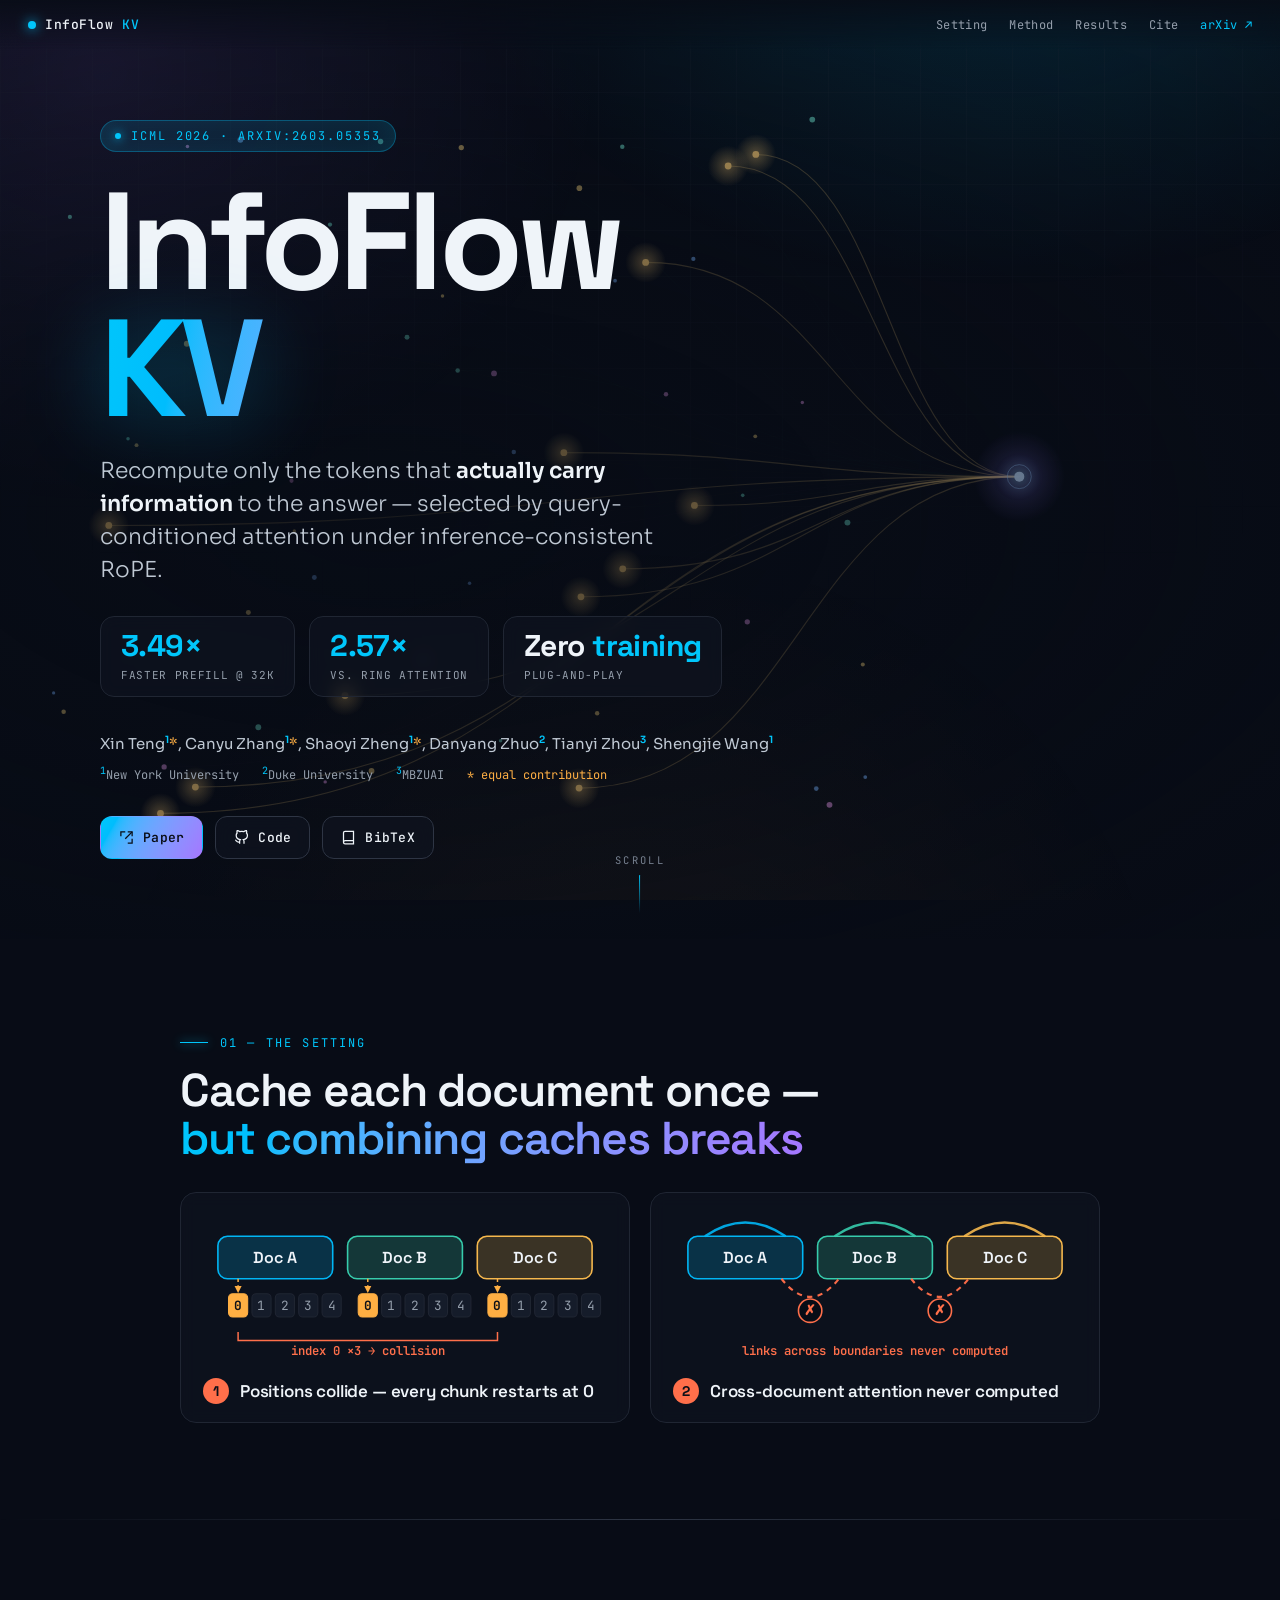
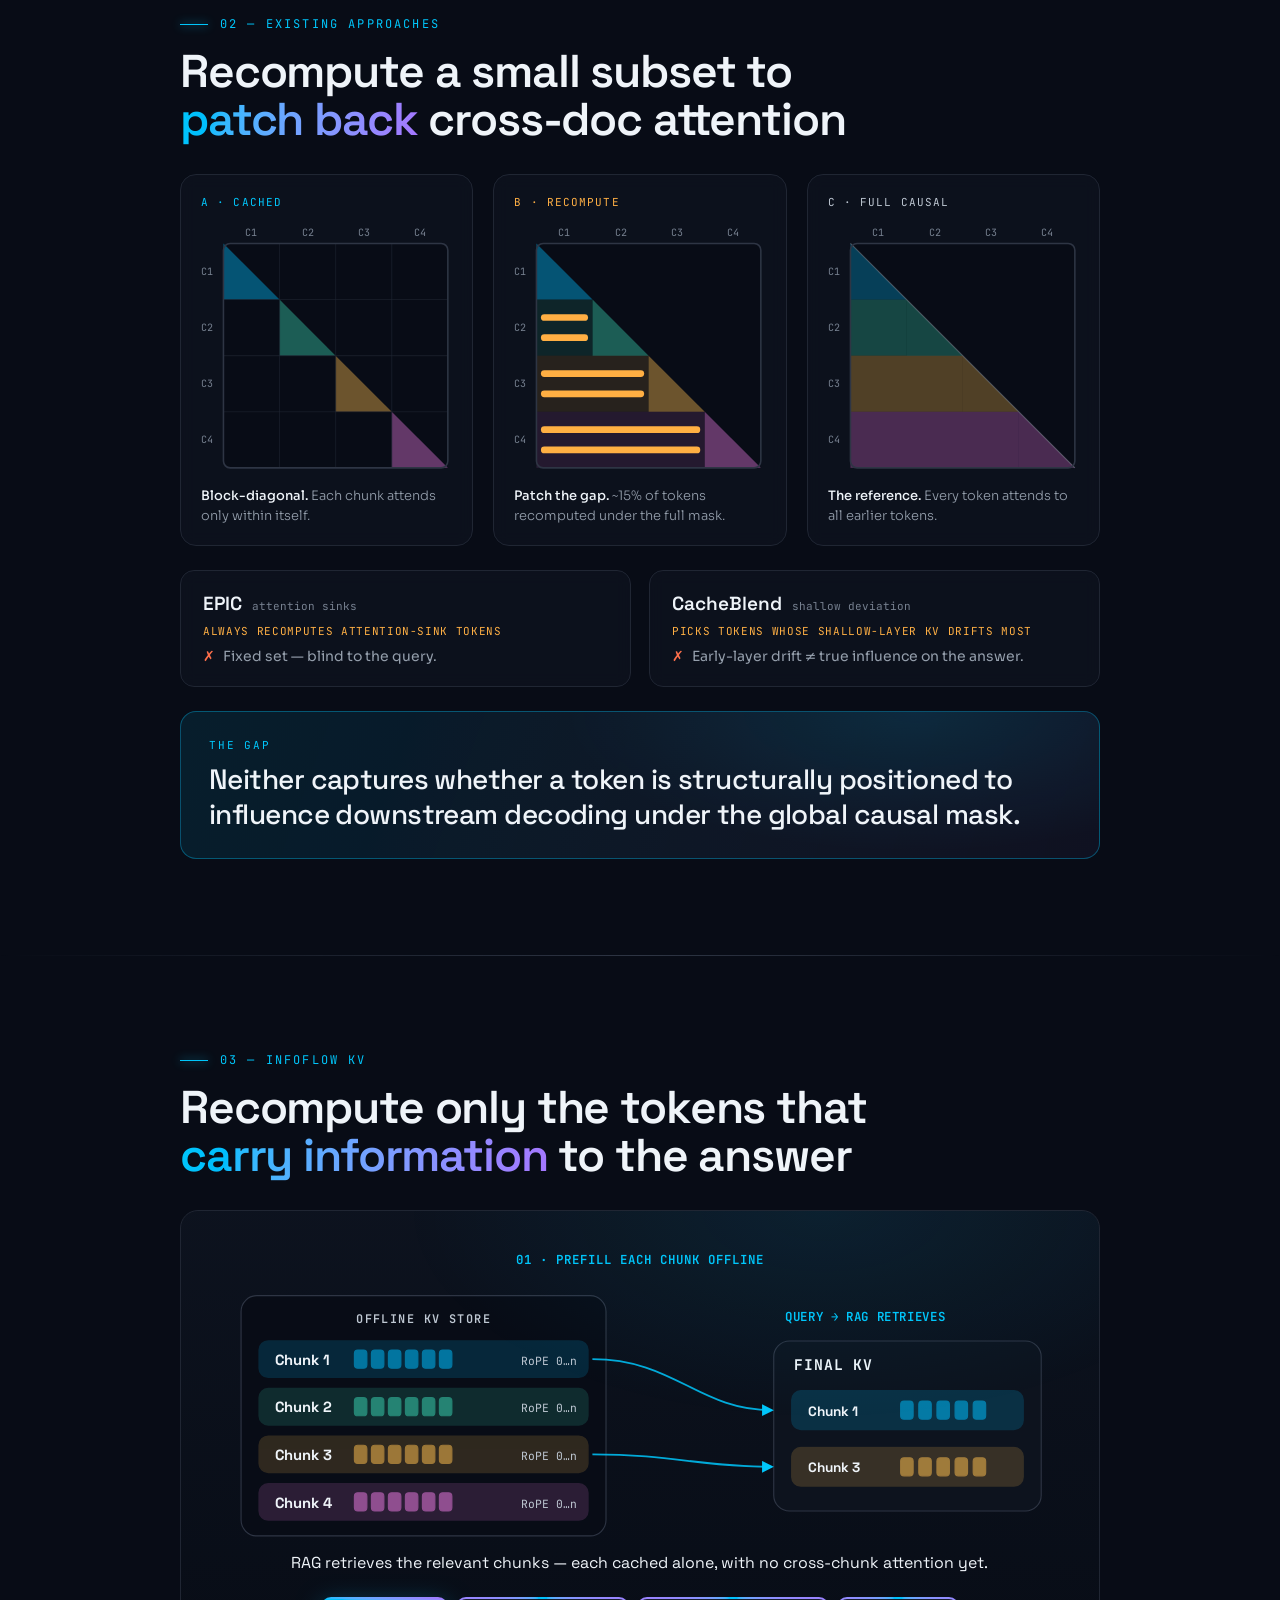
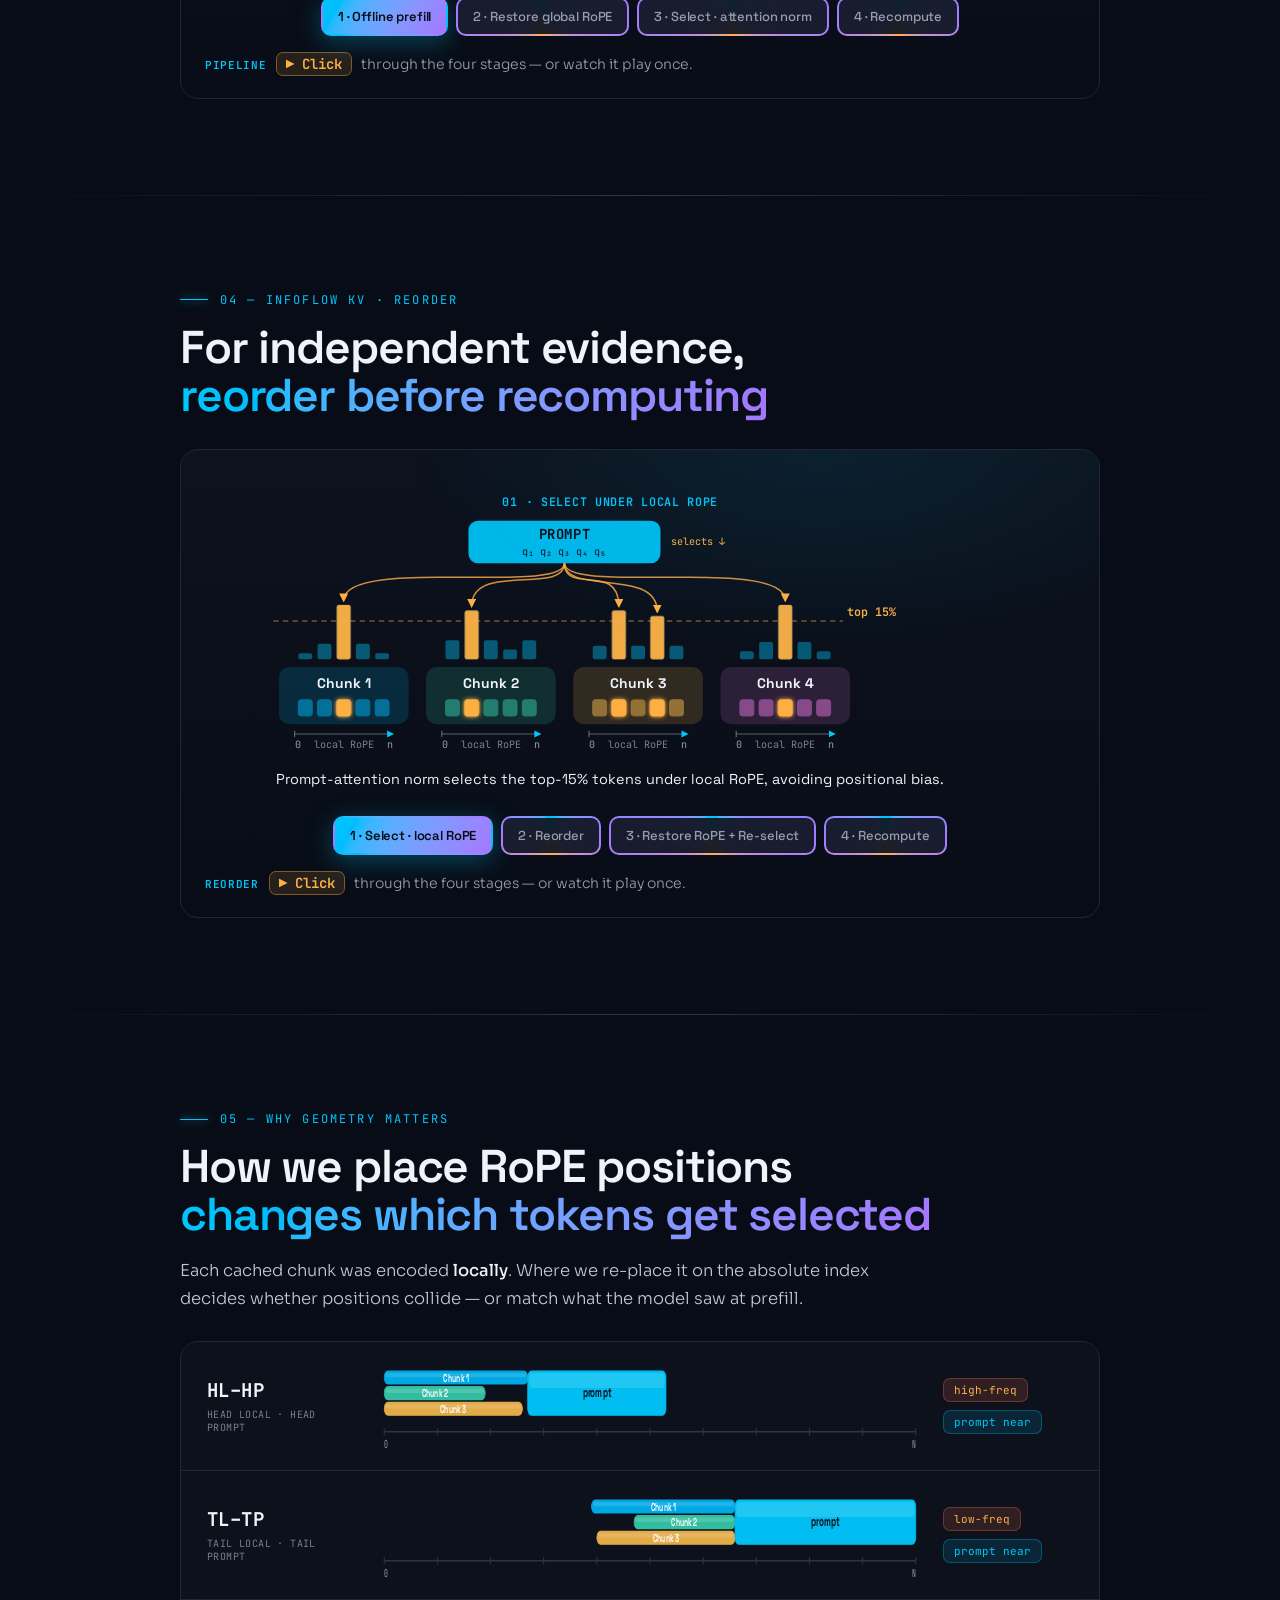
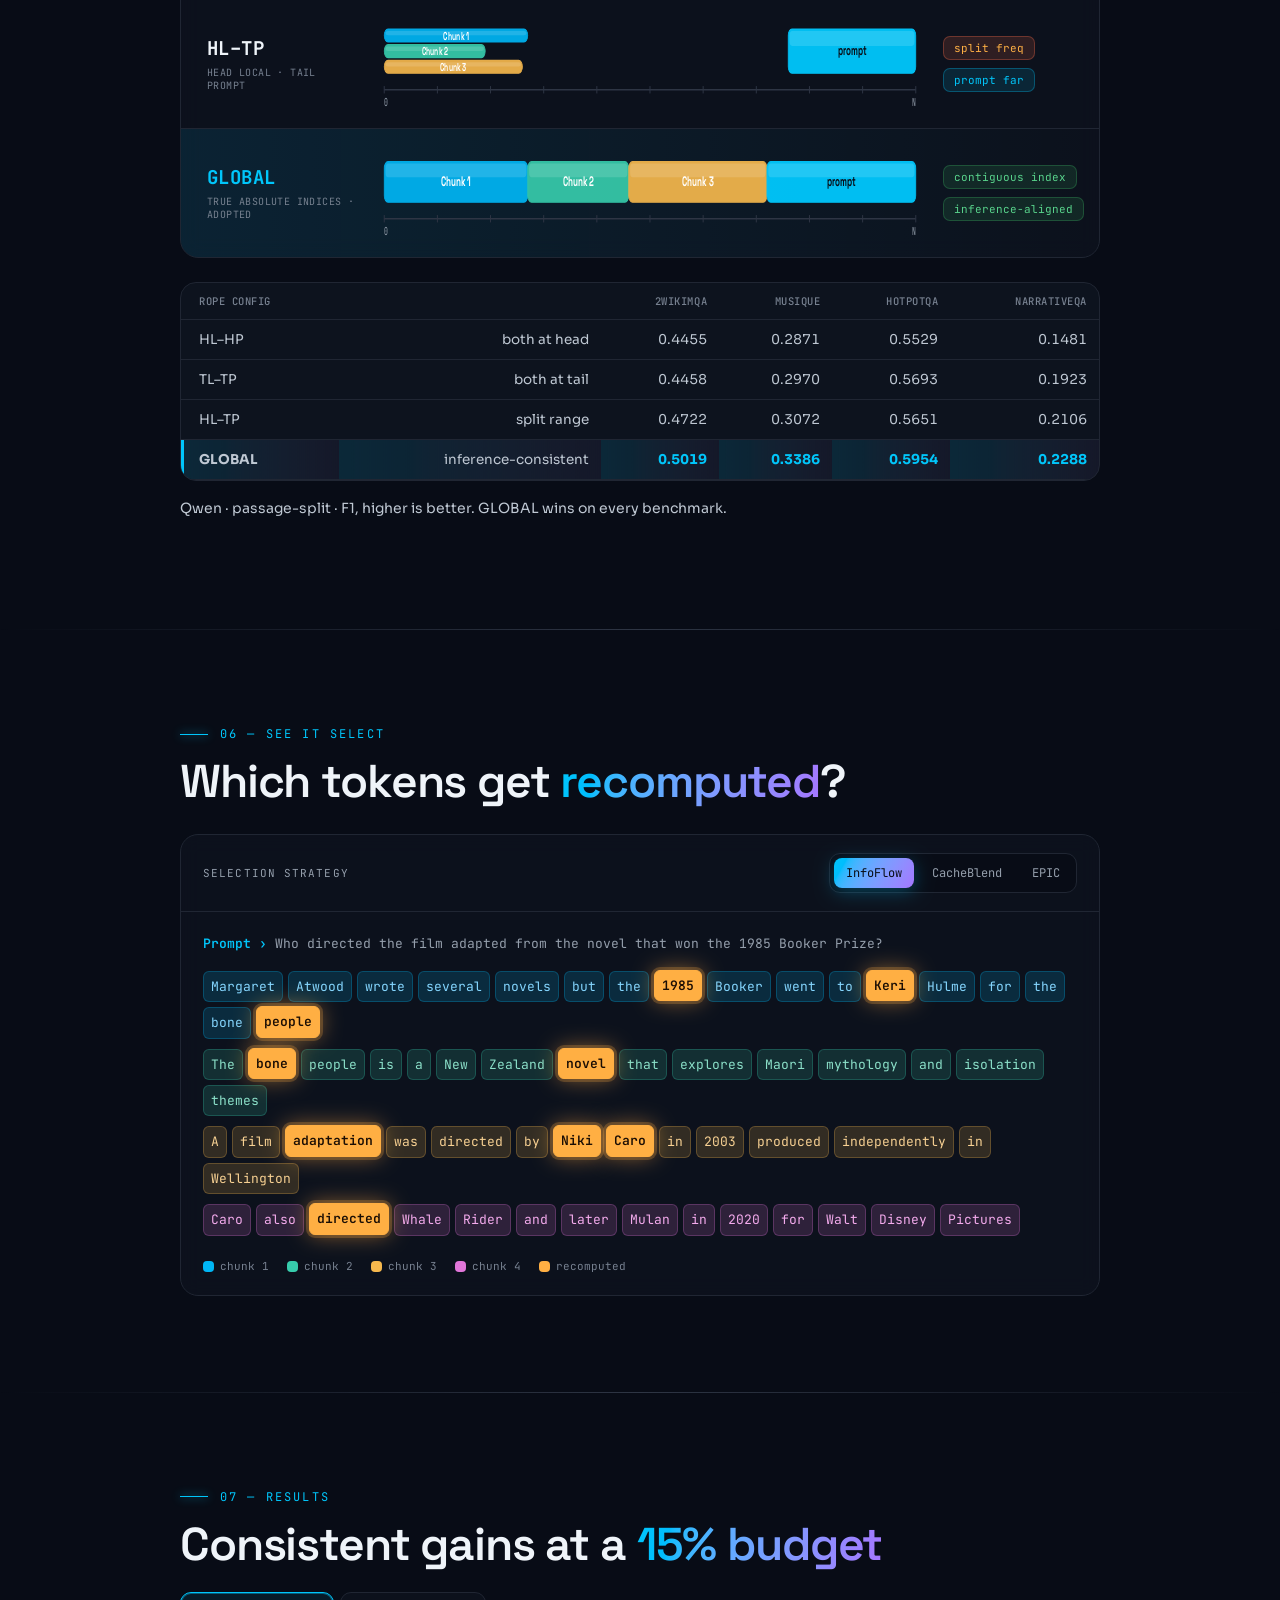
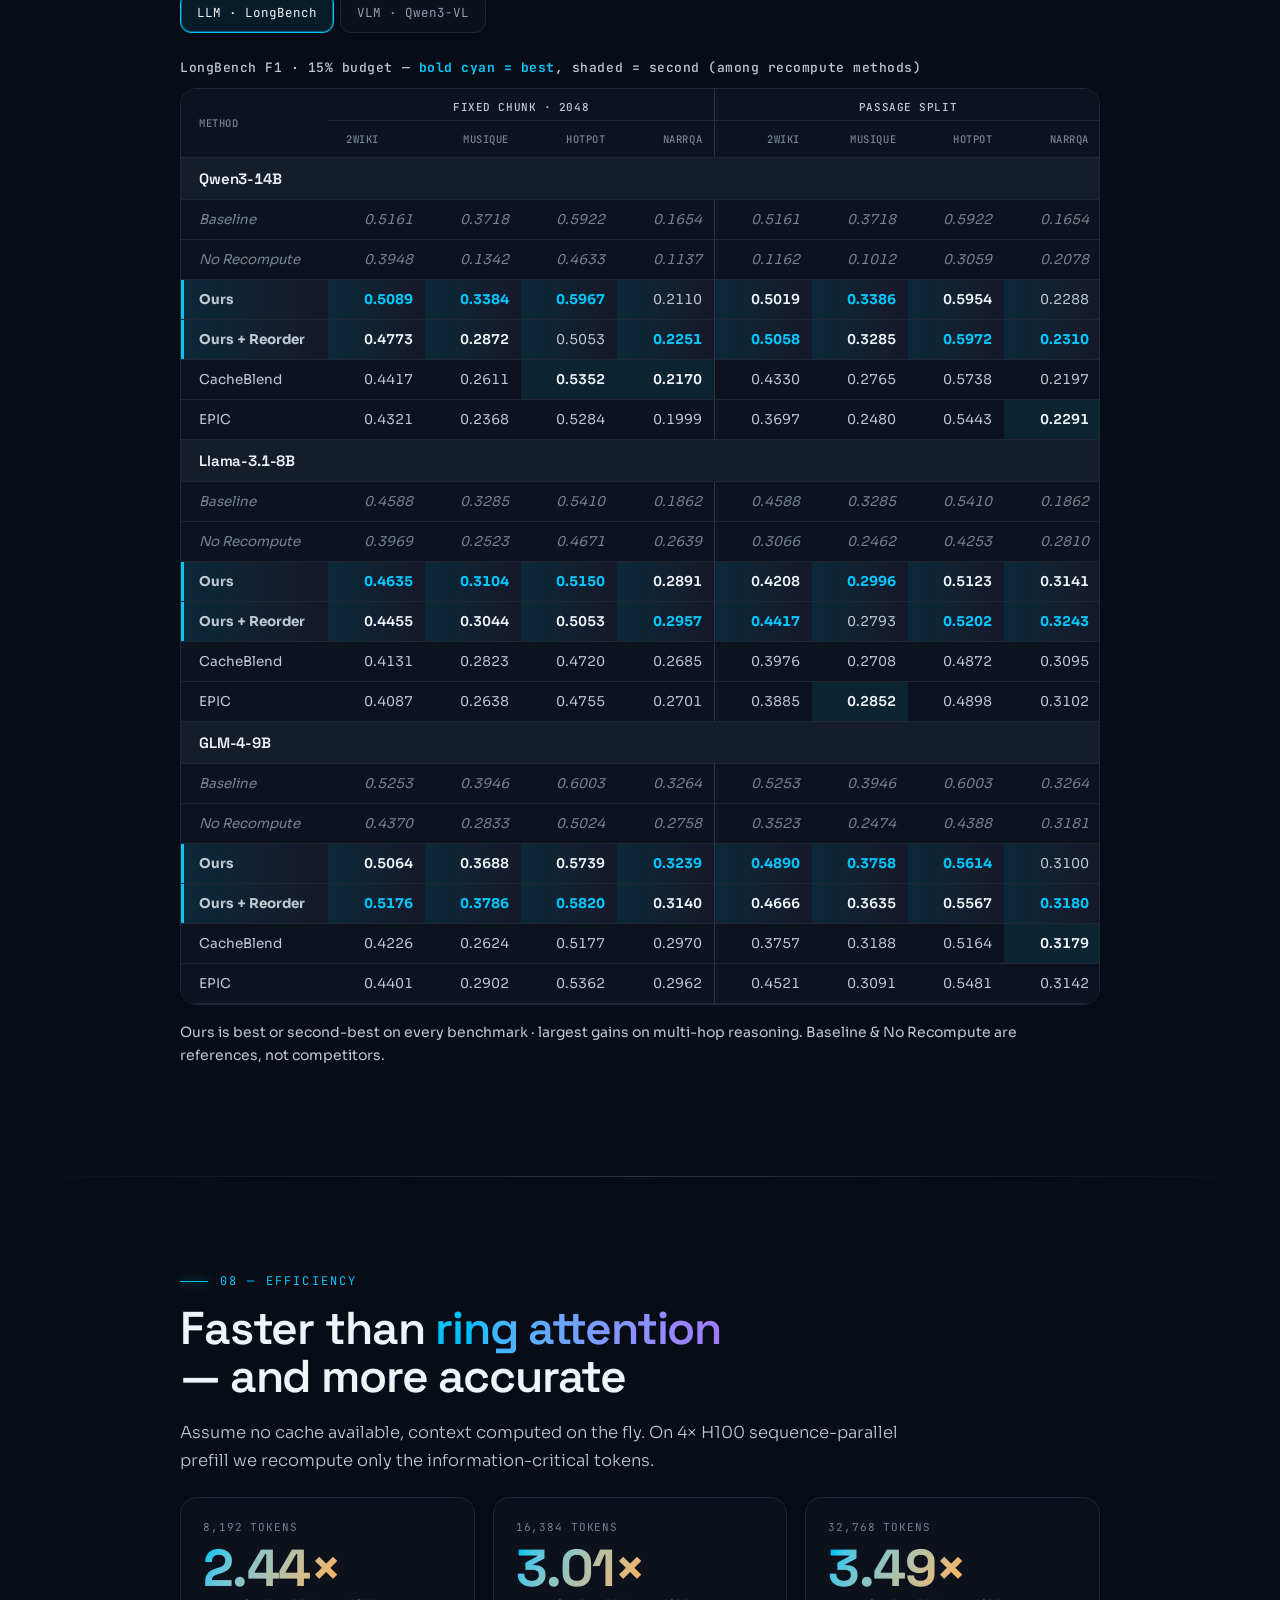
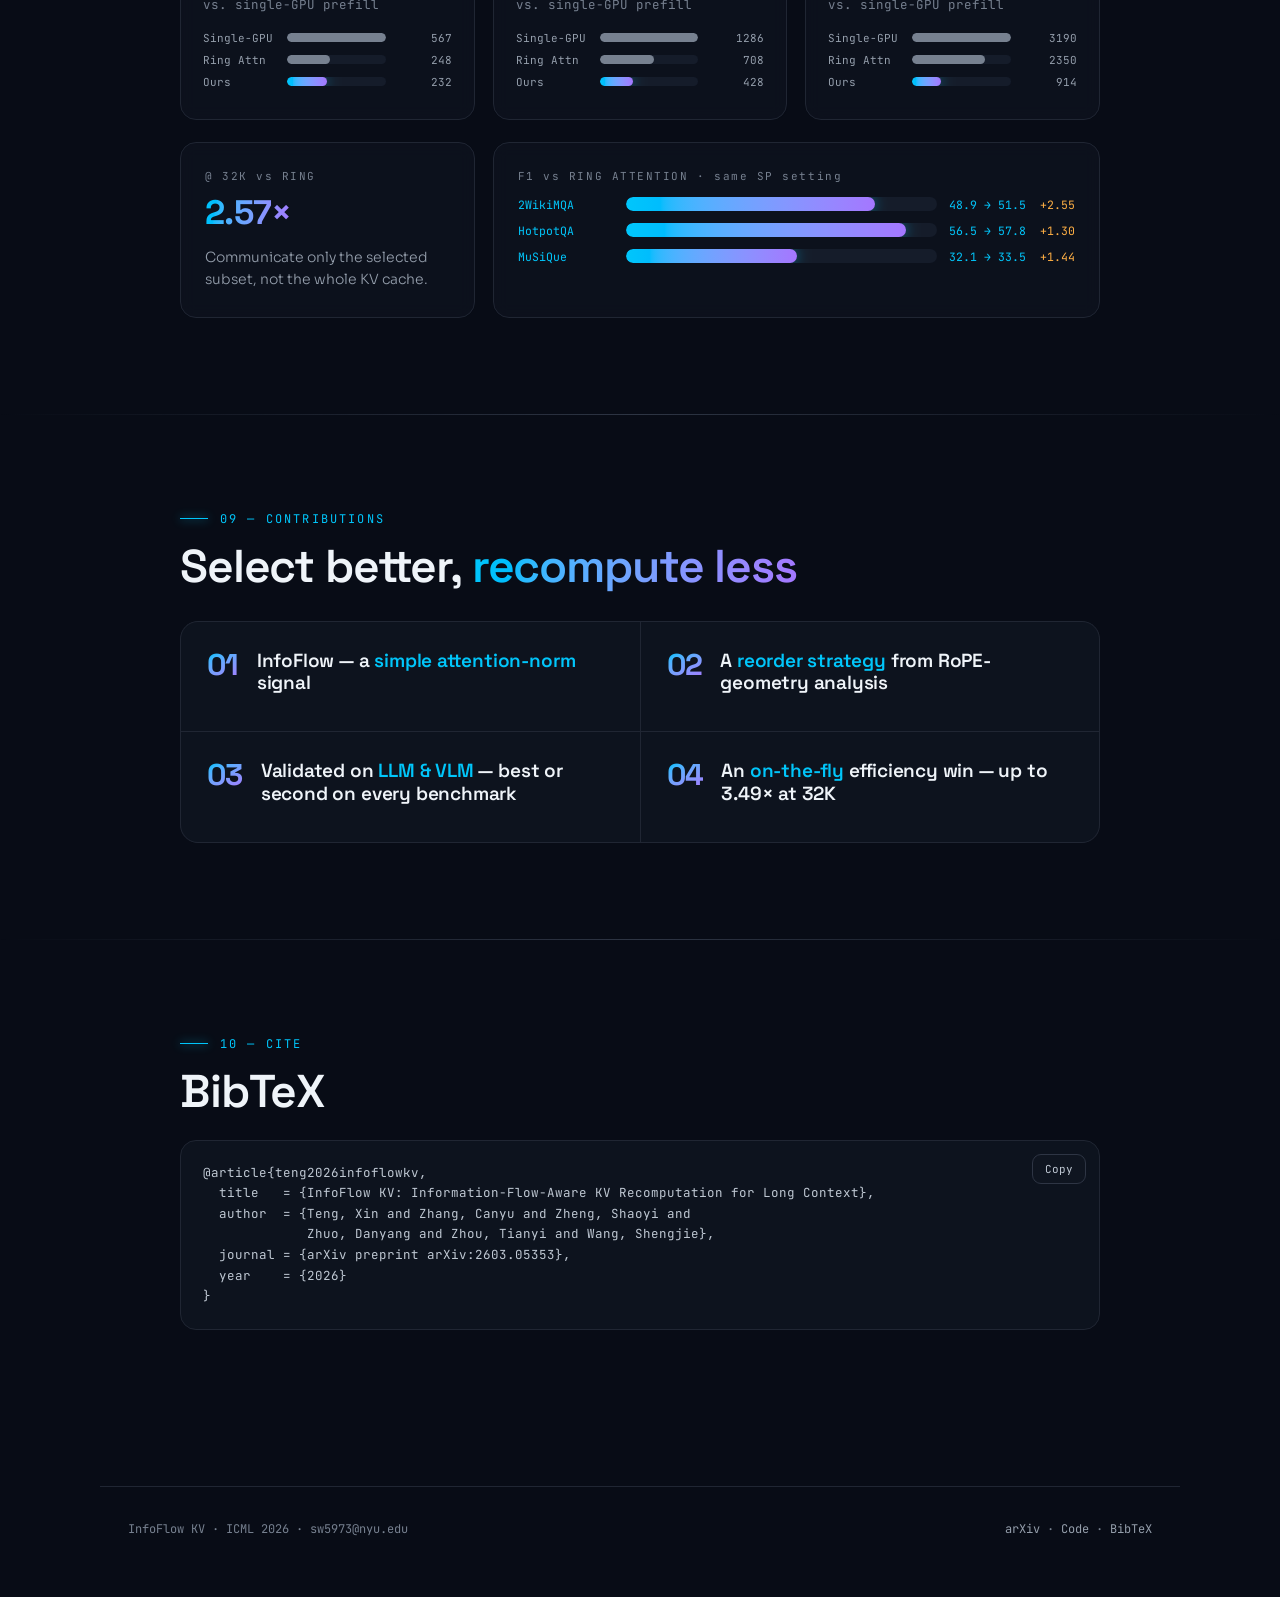
==== commit 225a972b: "Update homepage code link" ====
--- a/index.html
+++ b/index.html
@@ -74,7 +74,7 @@
 
     <div class="btns">
       <a class="btn primary" href="https://arxiv.org/abs/2603.05353" target="_blank" rel="noopener"><svg viewBox="0 0 24 24" fill="none" stroke="currentColor" stroke-width="2"><path d="M14 3h7v7"/><path d="M10 14 21 3"/><path d="M21 14v7h-7"/><path d="M3 10V3h7"/></svg>Paper</a>
-      <a class="btn" href="https://github.com/Canyu-Zhang/kv-cache-optimization" target="_blank" rel="noopener"><svg viewBox="0 0 24 24" fill="none" stroke="currentColor" stroke-width="2"><path d="M9 19c-5 1.5-5-2.5-7-3m14 6v-3.87a3.37 3.37 0 0 0-.94-2.61c3.14-.35 6.44-1.54 6.44-7A5.44 5.44 0 0 0 20 4.77 5.07 5.07 0 0 0 19.91 1S18.73.65 16 2.48a13.38 13.38 0 0 0-7 0C6.27.65 5.09 1 5.09 1A5.07 5.07 0 0 0 5 4.77a5.44 5.44 0 0 0-1.5 3.78c0 5.42 3.3 6.61 6.44 7A3.37 3.37 0 0 0 9 18.13V22"/></svg>Code</a>
+      <a class="btn" href="https://github.com/tx467/InfoFlow-KV" target="_blank" rel="noopener"><svg viewBox="0 0 24 24" fill="none" stroke="currentColor" stroke-width="2"><path d="M9 19c-5 1.5-5-2.5-7-3m14 6v-3.87a3.37 3.37 0 0 0-.94-2.61c3.14-.35 6.44-1.54 6.44-7A5.44 5.44 0 0 0 20 4.77 5.07 5.07 0 0 0 19.91 1S18.73.65 16 2.48a13.38 13.38 0 0 0-7 0C6.27.65 5.09 1 5.09 1A5.07 5.07 0 0 0 5 4.77a5.44 5.44 0 0 0-1.5 3.78c0 5.42 3.3 6.61 6.44 7A3.37 3.37 0 0 0 9 18.13V22"/></svg>Code</a>
       <a class="btn" href="#cite"><svg viewBox="0 0 24 24" fill="none" stroke="currentColor" stroke-width="2"><path d="M4 19.5A2.5 2.5 0 0 1 6.5 17H20"/><path d="M6.5 2H20v20H6.5A2.5 2.5 0 0 1 4 19.5v-15A2.5 2.5 0 0 1 6.5 2z"/></svg>BibTeX</a>
     </div>
   </div>
@@ -439,7 +439,7 @@
 
 <footer>
   <div>InfoFlow KV · ICML 2026 · sw5973@nyu.edu</div>
-  <div><a href="https://arxiv.org/abs/2603.05353" target="_blank" rel="noopener">arXiv</a> · <a href="https://github.com/Canyu-Zhang/kv-cache-optimization" target="_blank" rel="noopener">Code</a> · <a href="#cite">BibTeX</a></div>
+  <div><a href="https://arxiv.org/abs/2603.05353" target="_blank" rel="noopener">arXiv</a> · <a href="https://github.com/tx467/InfoFlow-KV" target="_blank" rel="noopener">Code</a> · <a href="#cite">BibTeX</a></div>
 </footer>
 
 <script src="app.js"></script>
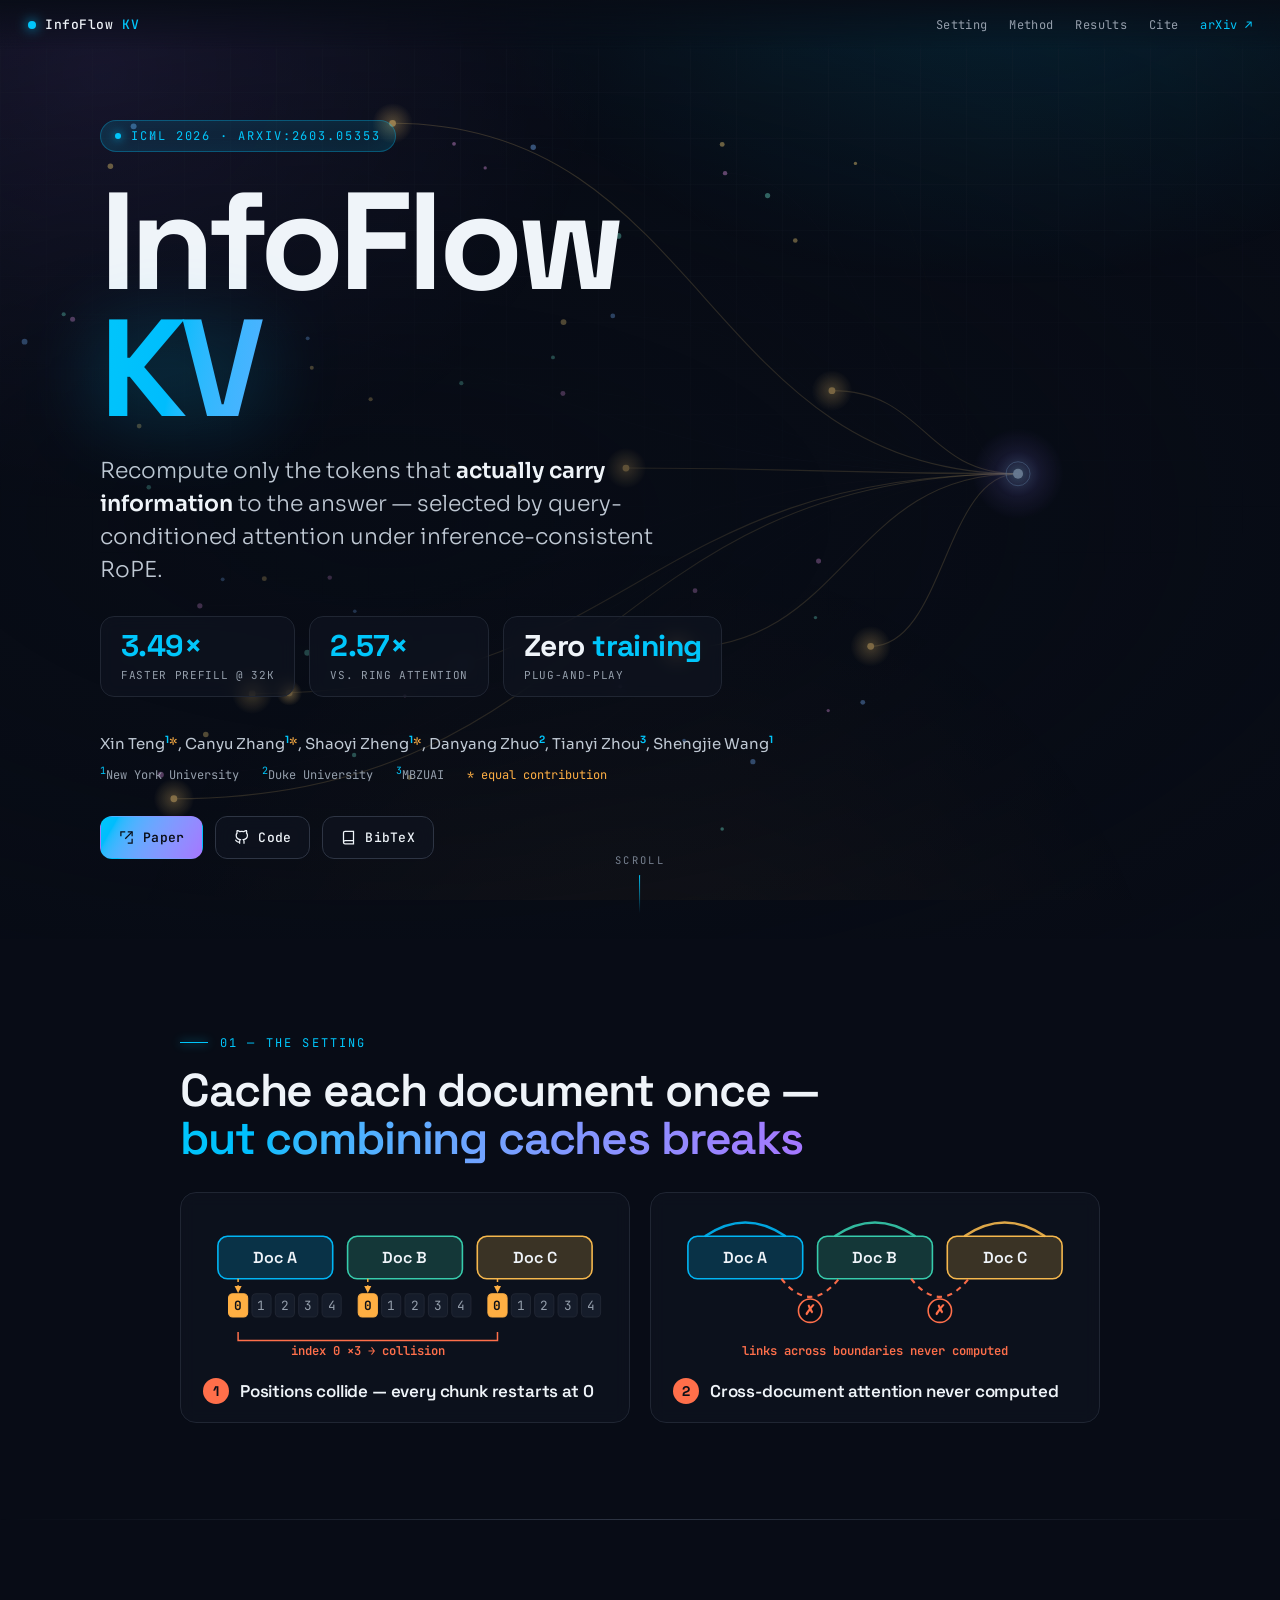
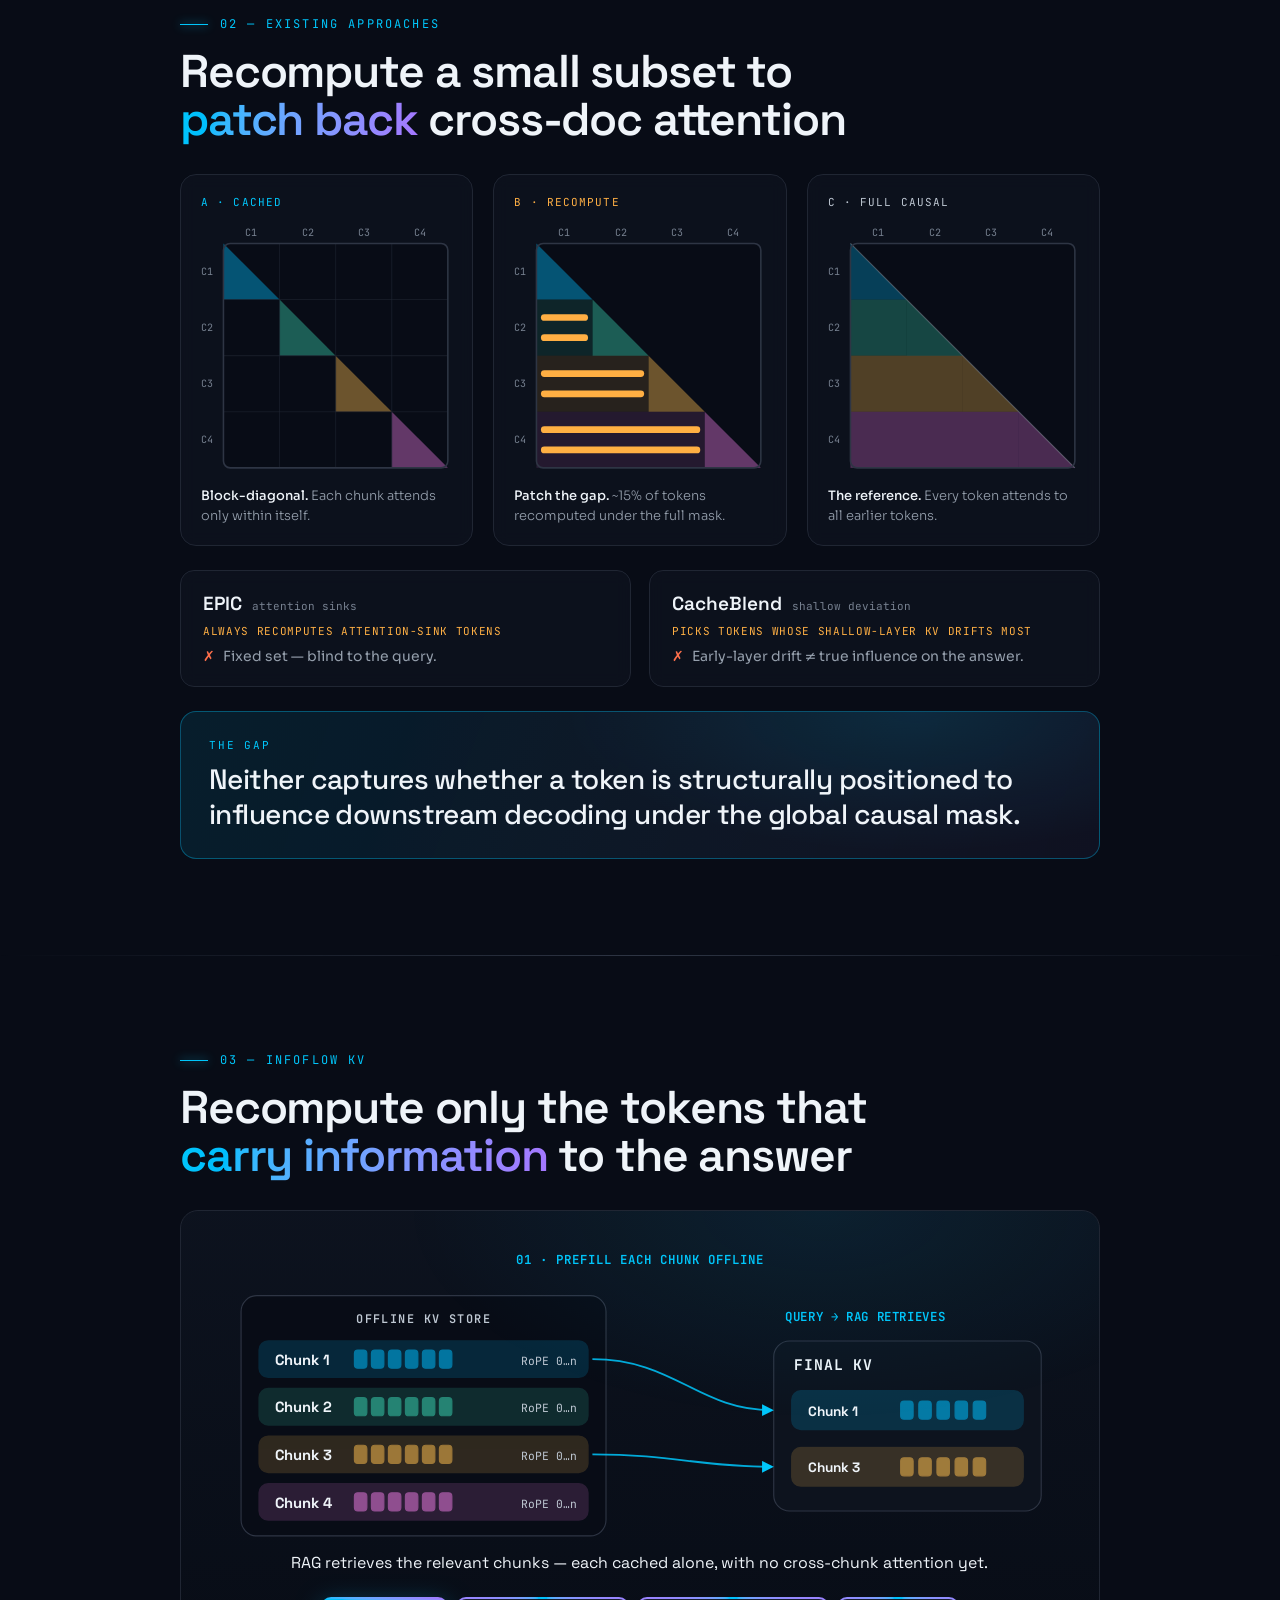
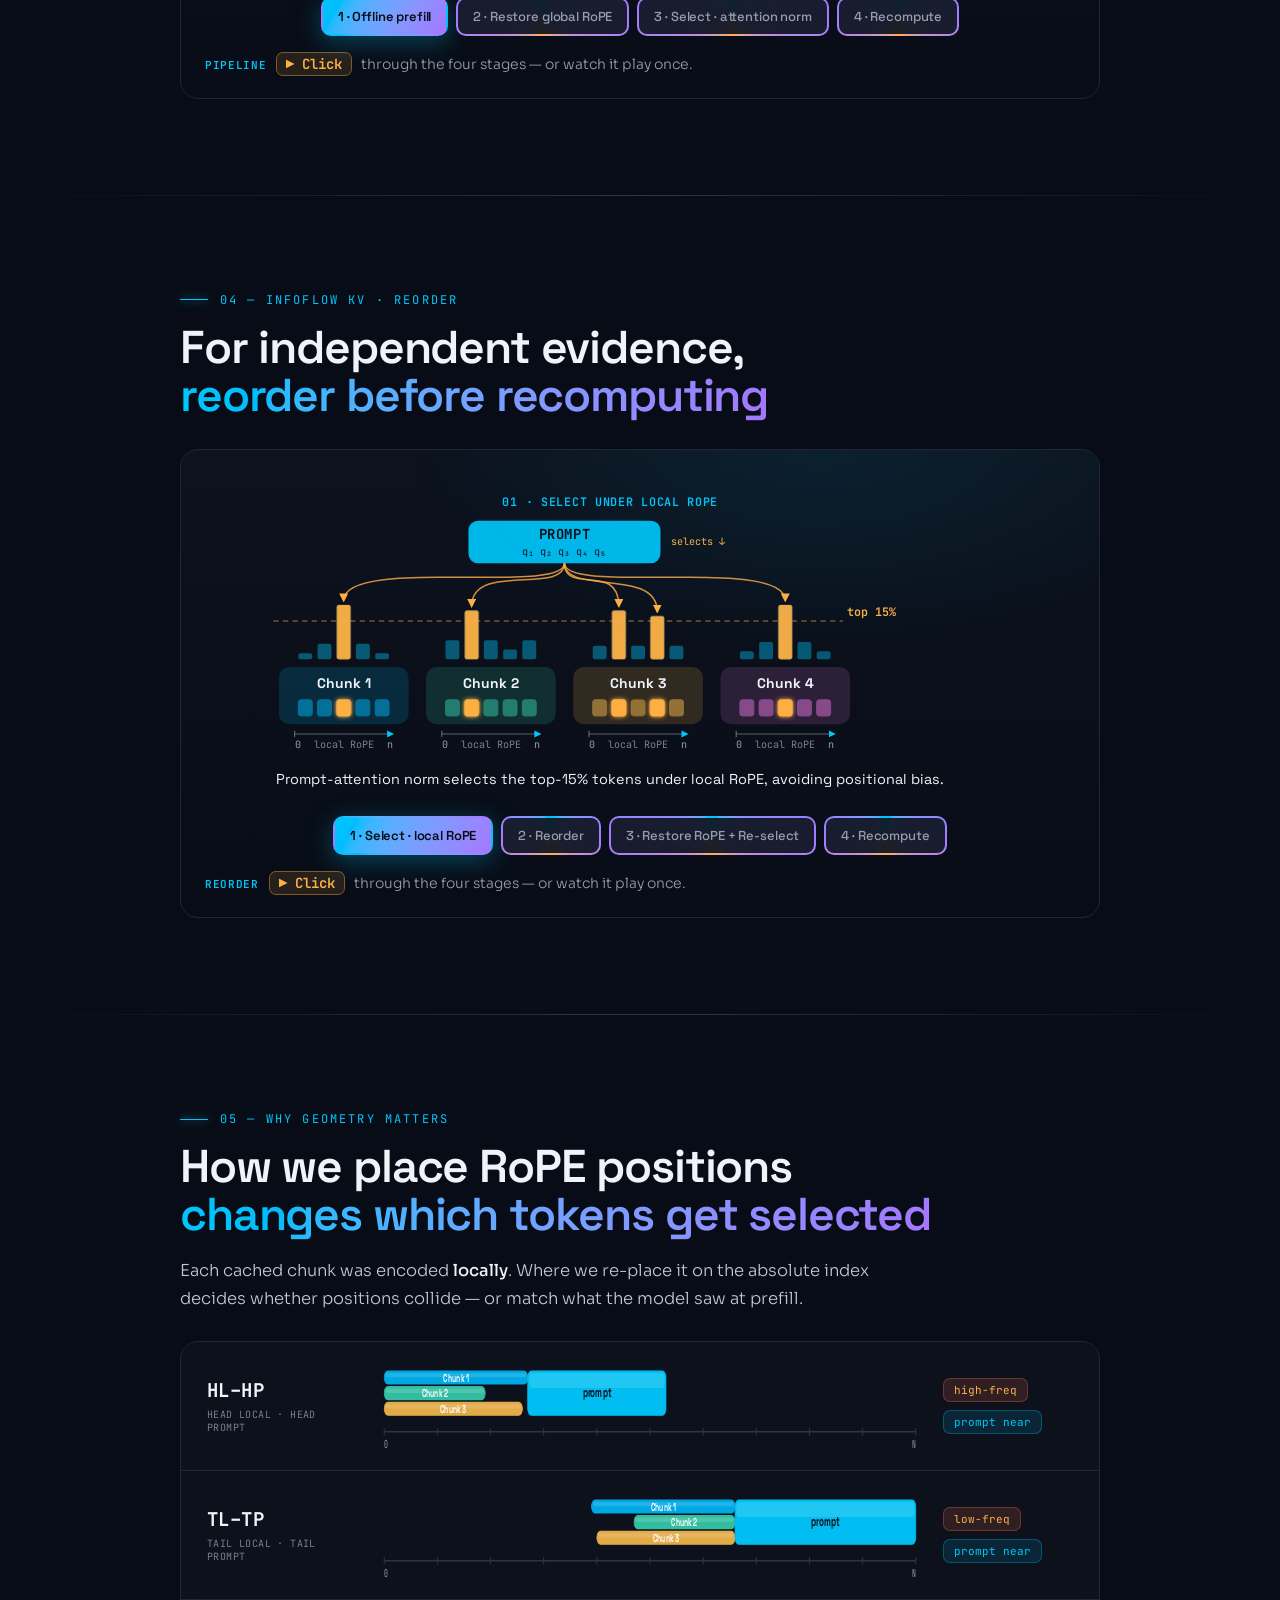
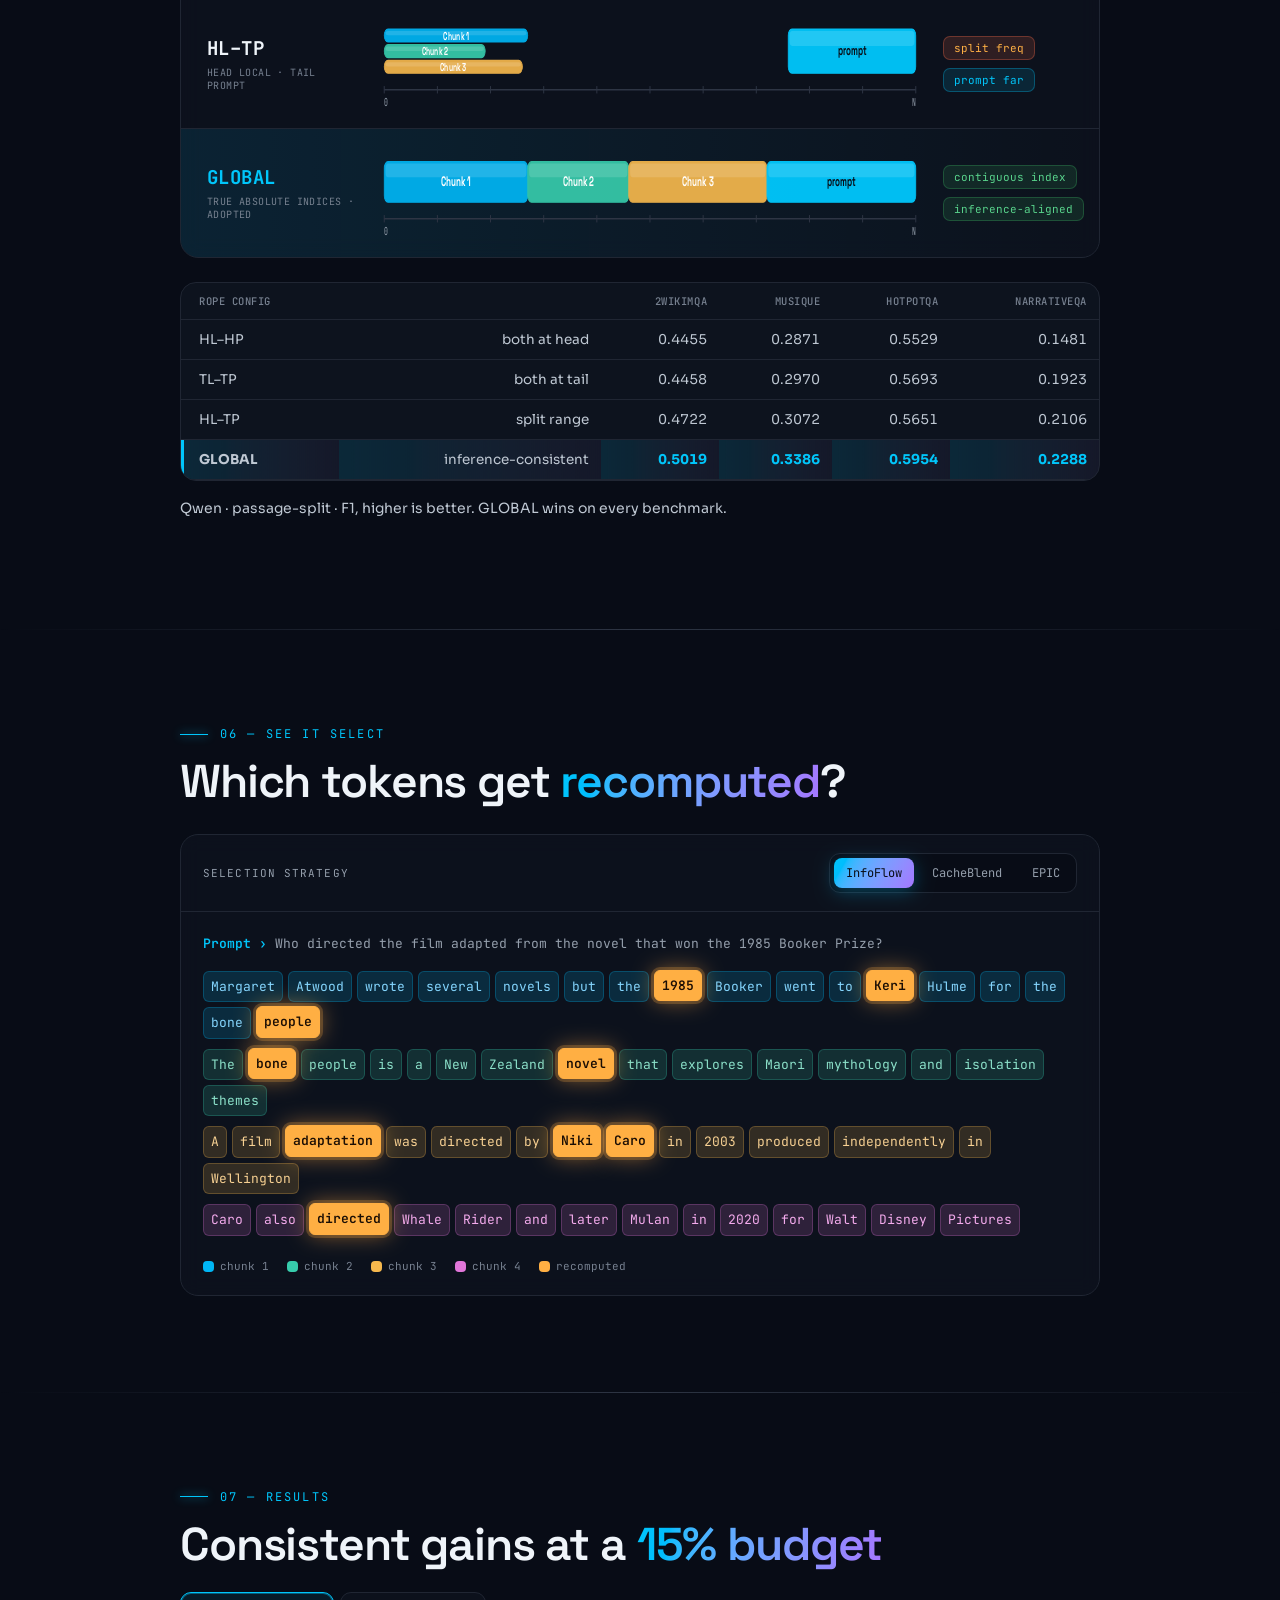
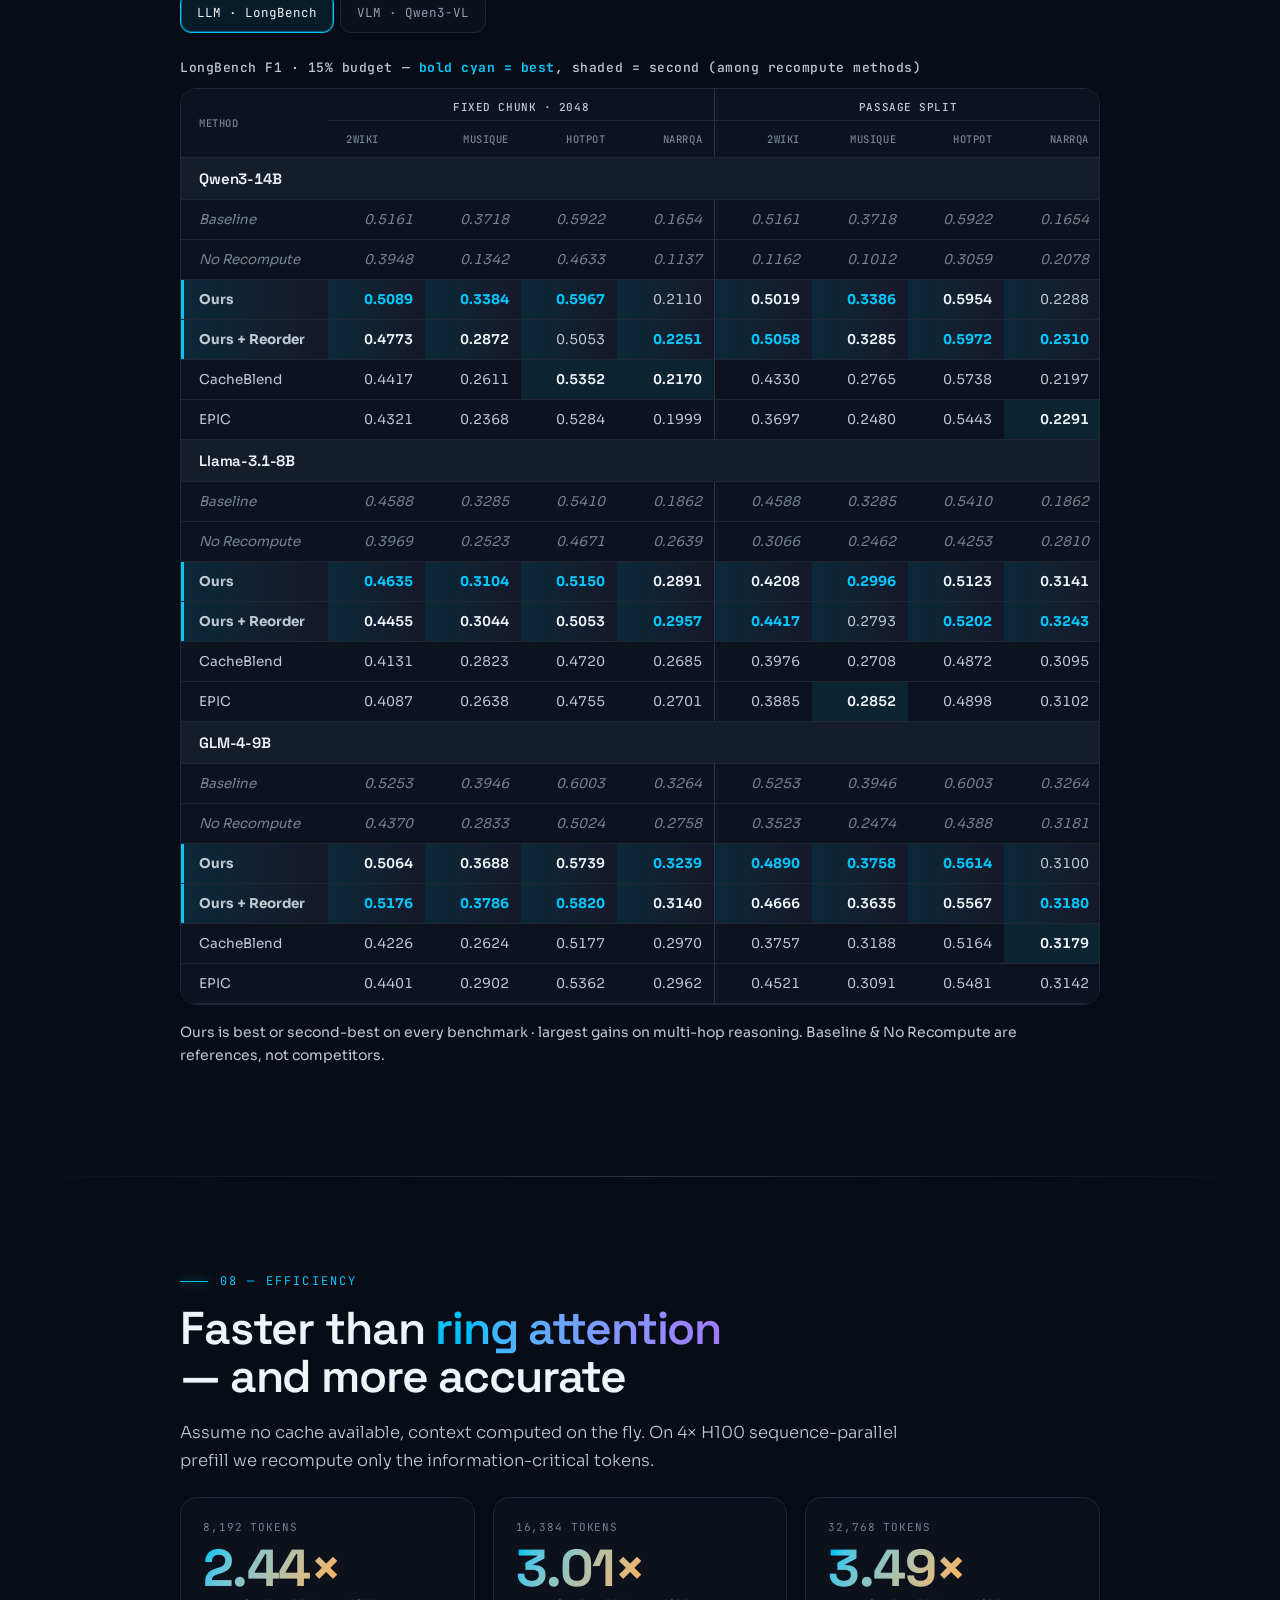
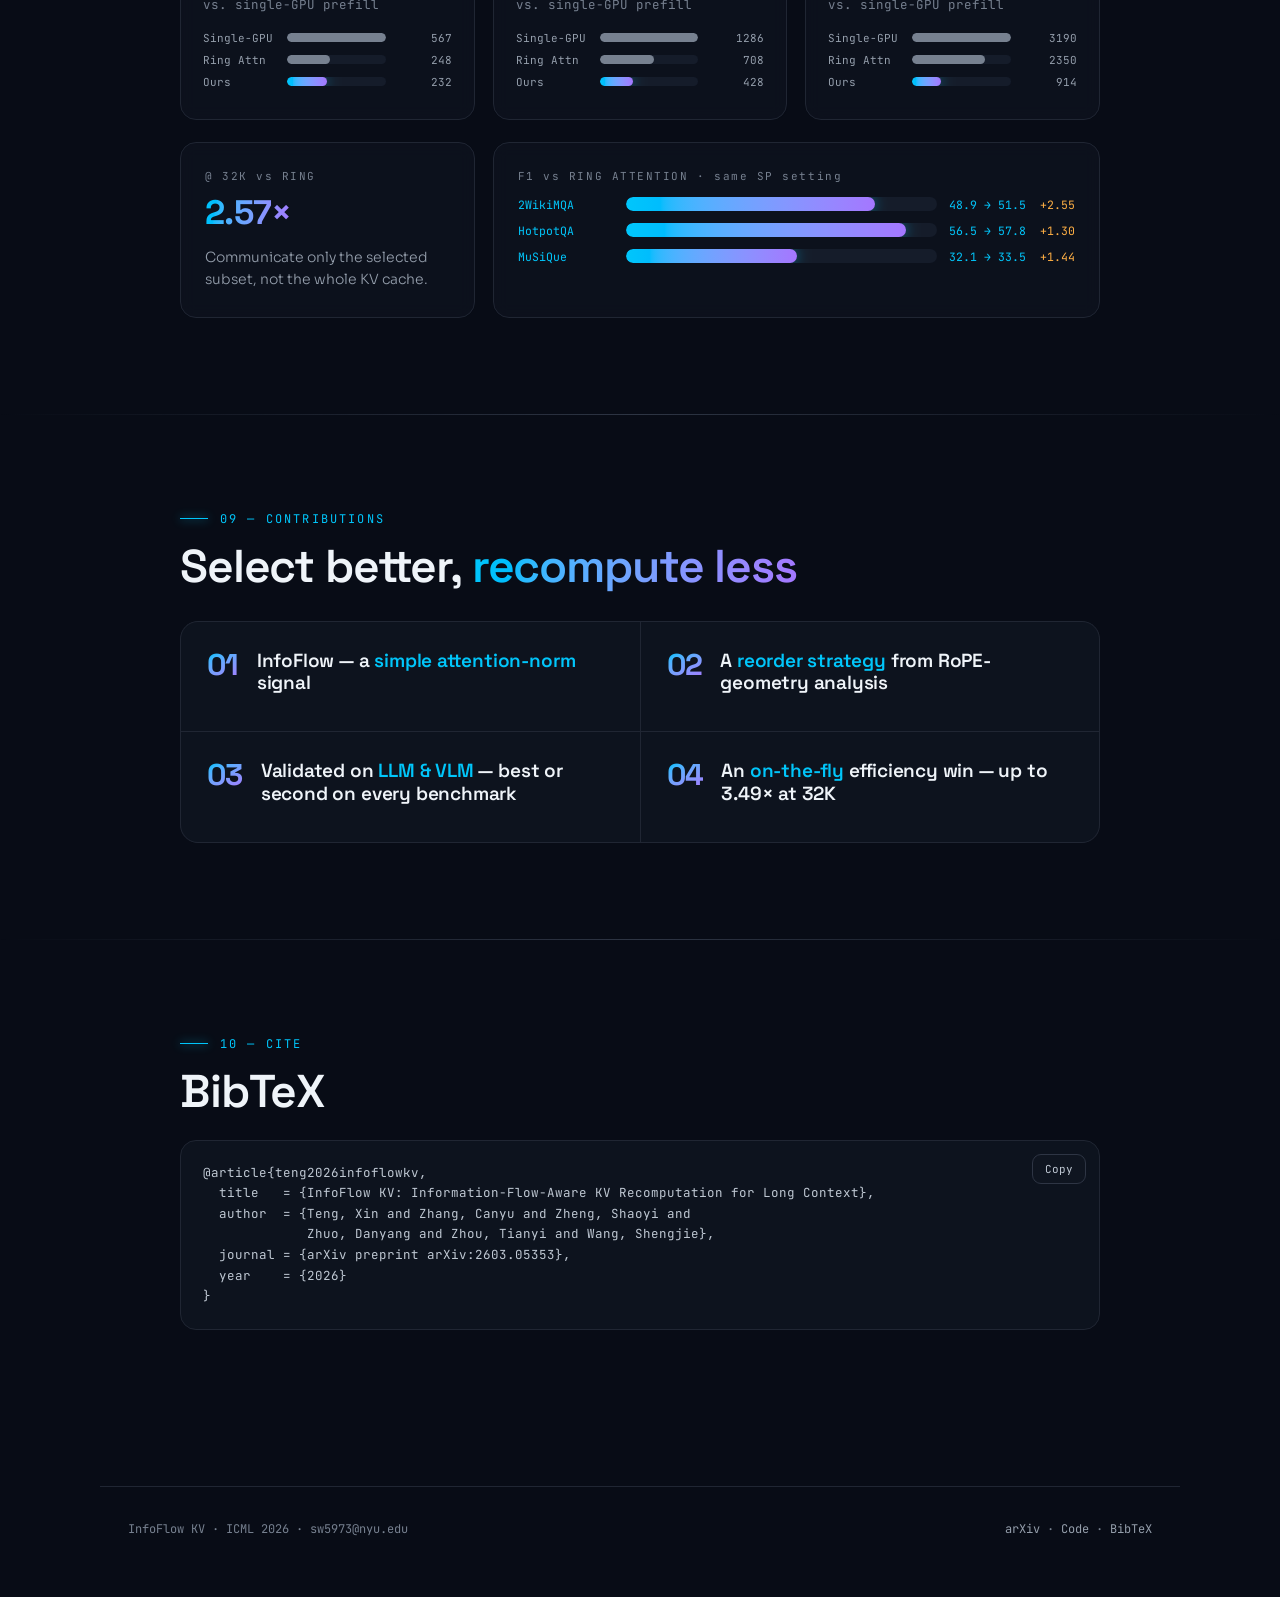
==== commit f3a983fd: "Point homepage code links to ring branch" ====
--- a/index.html
+++ b/index.html
@@ -74,7 +74,7 @@
 
     <div class="btns">
       <a class="btn primary" href="https://arxiv.org/abs/2603.05353" target="_blank" rel="noopener"><svg viewBox="0 0 24 24" fill="none" stroke="currentColor" stroke-width="2"><path d="M14 3h7v7"/><path d="M10 14 21 3"/><path d="M21 14v7h-7"/><path d="M3 10V3h7"/></svg>Paper</a>
-      <a class="btn" href="https://github.com/tx467/InfoFlow-KV" target="_blank" rel="noopener"><svg viewBox="0 0 24 24" fill="none" stroke="currentColor" stroke-width="2"><path d="M9 19c-5 1.5-5-2.5-7-3m14 6v-3.87a3.37 3.37 0 0 0-.94-2.61c3.14-.35 6.44-1.54 6.44-7A5.44 5.44 0 0 0 20 4.77 5.07 5.07 0 0 0 19.91 1S18.73.65 16 2.48a13.38 13.38 0 0 0-7 0C6.27.65 5.09 1 5.09 1A5.07 5.07 0 0 0 5 4.77a5.44 5.44 0 0 0-1.5 3.78c0 5.42 3.3 6.61 6.44 7A3.37 3.37 0 0 0 9 18.13V22"/></svg>Code</a>
+      <a class="btn" href="https://github.com/tx467/InfoFlow-KV/tree/ring" target="_blank" rel="noopener"><svg viewBox="0 0 24 24" fill="none" stroke="currentColor" stroke-width="2"><path d="M9 19c-5 1.5-5-2.5-7-3m14 6v-3.87a3.37 3.37 0 0 0-.94-2.61c3.14-.35 6.44-1.54 6.44-7A5.44 5.44 0 0 0 20 4.77 5.07 5.07 0 0 0 19.91 1S18.73.65 16 2.48a13.38 13.38 0 0 0-7 0C6.27.65 5.09 1 5.09 1A5.07 5.07 0 0 0 5 4.77a5.44 5.44 0 0 0-1.5 3.78c0 5.42 3.3 6.61 6.44 7A3.37 3.37 0 0 0 9 18.13V22"/></svg>Code</a>
       <a class="btn" href="#cite"><svg viewBox="0 0 24 24" fill="none" stroke="currentColor" stroke-width="2"><path d="M4 19.5A2.5 2.5 0 0 1 6.5 17H20"/><path d="M6.5 2H20v20H6.5A2.5 2.5 0 0 1 4 19.5v-15A2.5 2.5 0 0 1 6.5 2z"/></svg>BibTeX</a>
     </div>
   </div>
@@ -439,7 +439,7 @@
 
 <footer>
   <div>InfoFlow KV · ICML 2026 · sw5973@nyu.edu</div>
-  <div><a href="https://arxiv.org/abs/2603.05353" target="_blank" rel="noopener">arXiv</a> · <a href="https://github.com/tx467/InfoFlow-KV" target="_blank" rel="noopener">Code</a> · <a href="#cite">BibTeX</a></div>
+  <div><a href="https://arxiv.org/abs/2603.05353" target="_blank" rel="noopener">arXiv</a> · <a href="https://github.com/tx467/InfoFlow-KV/tree/ring" target="_blank" rel="noopener">Code</a> · <a href="#cite">BibTeX</a></div>
 </footer>
 
 <script src="app.js"></script>
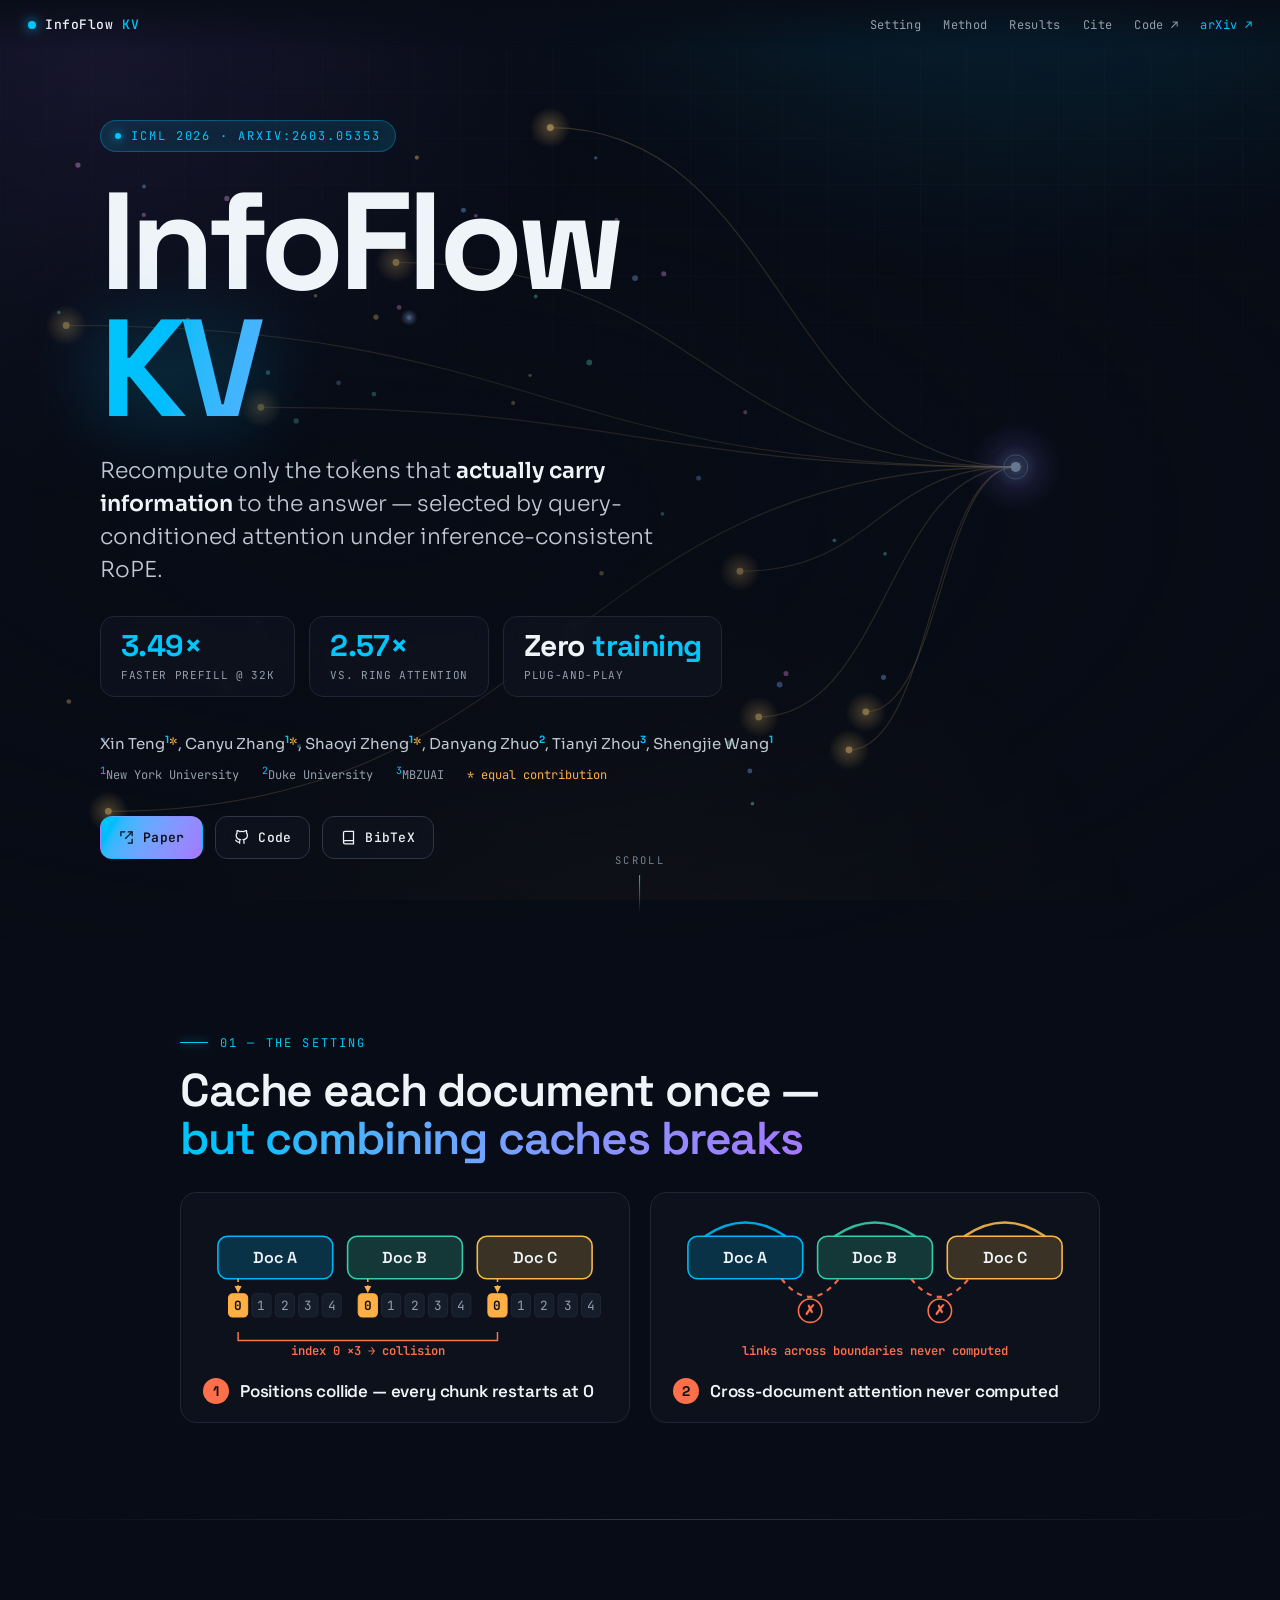
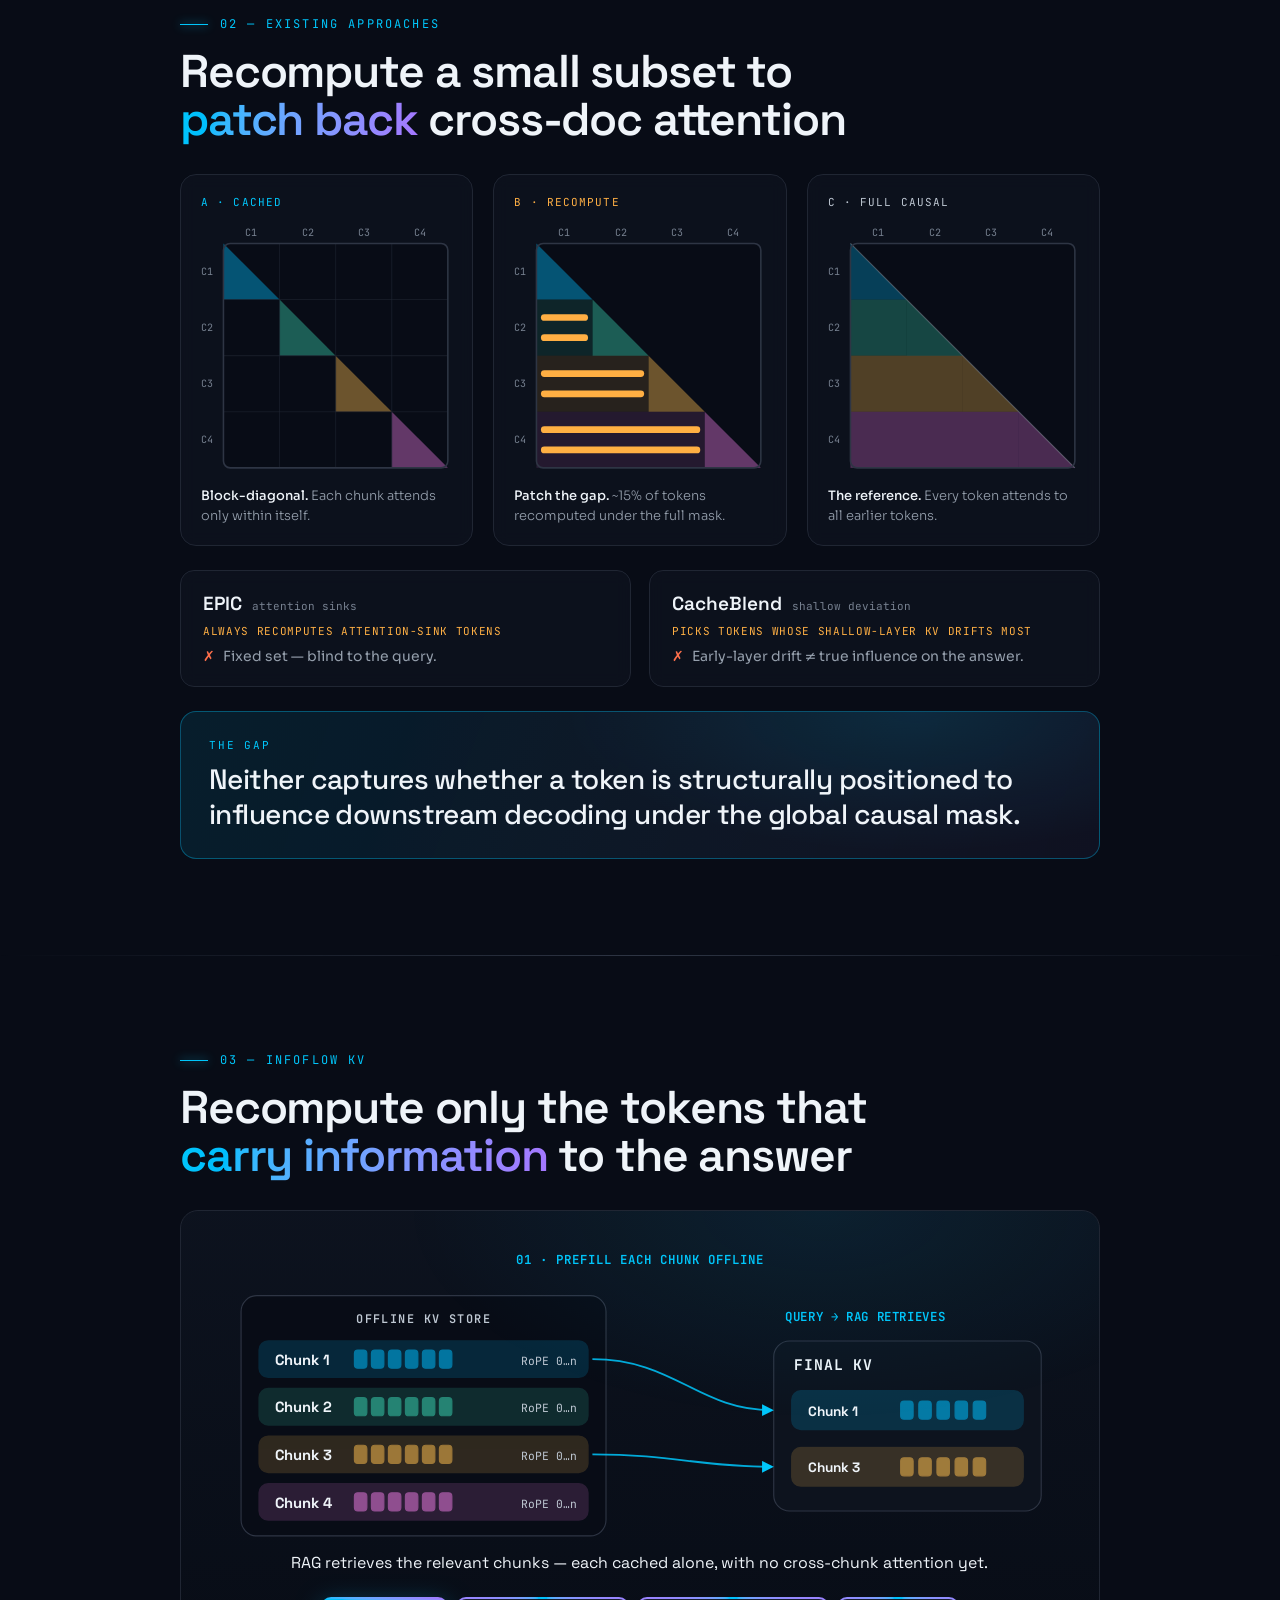
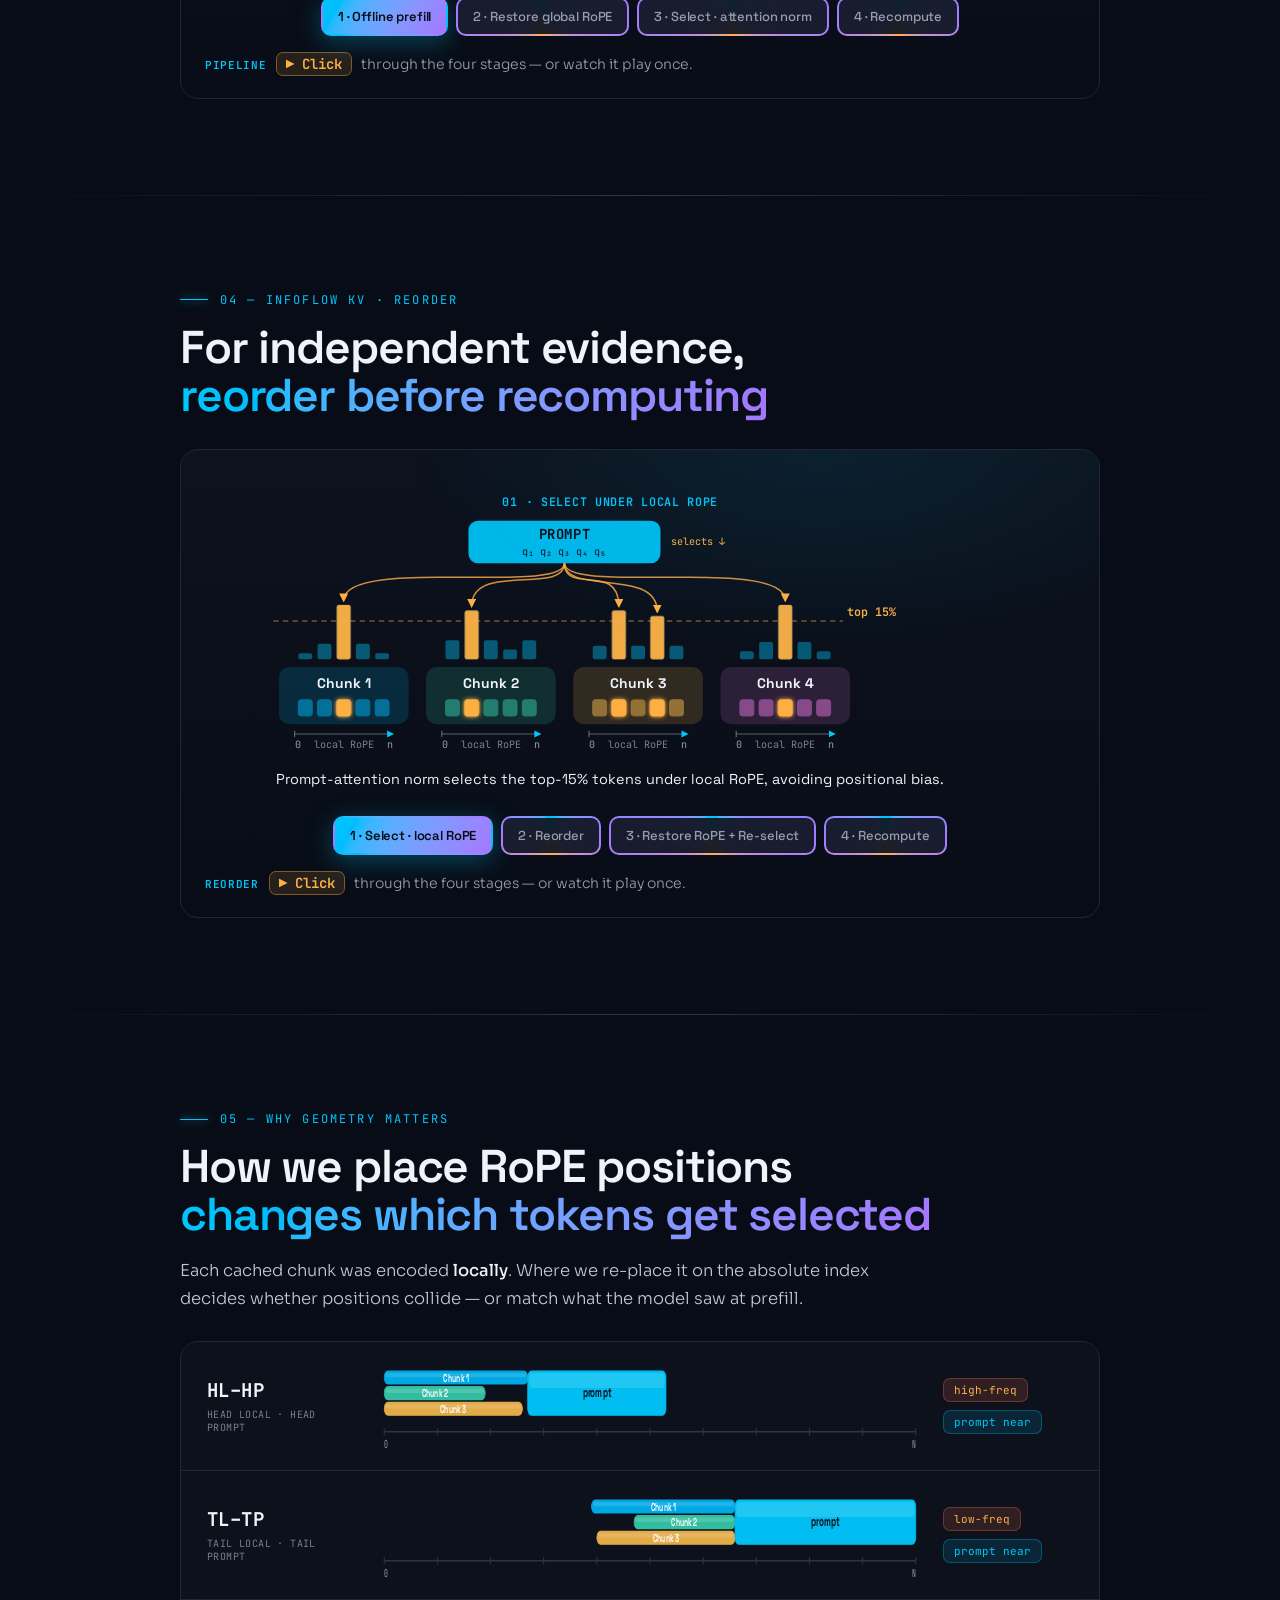
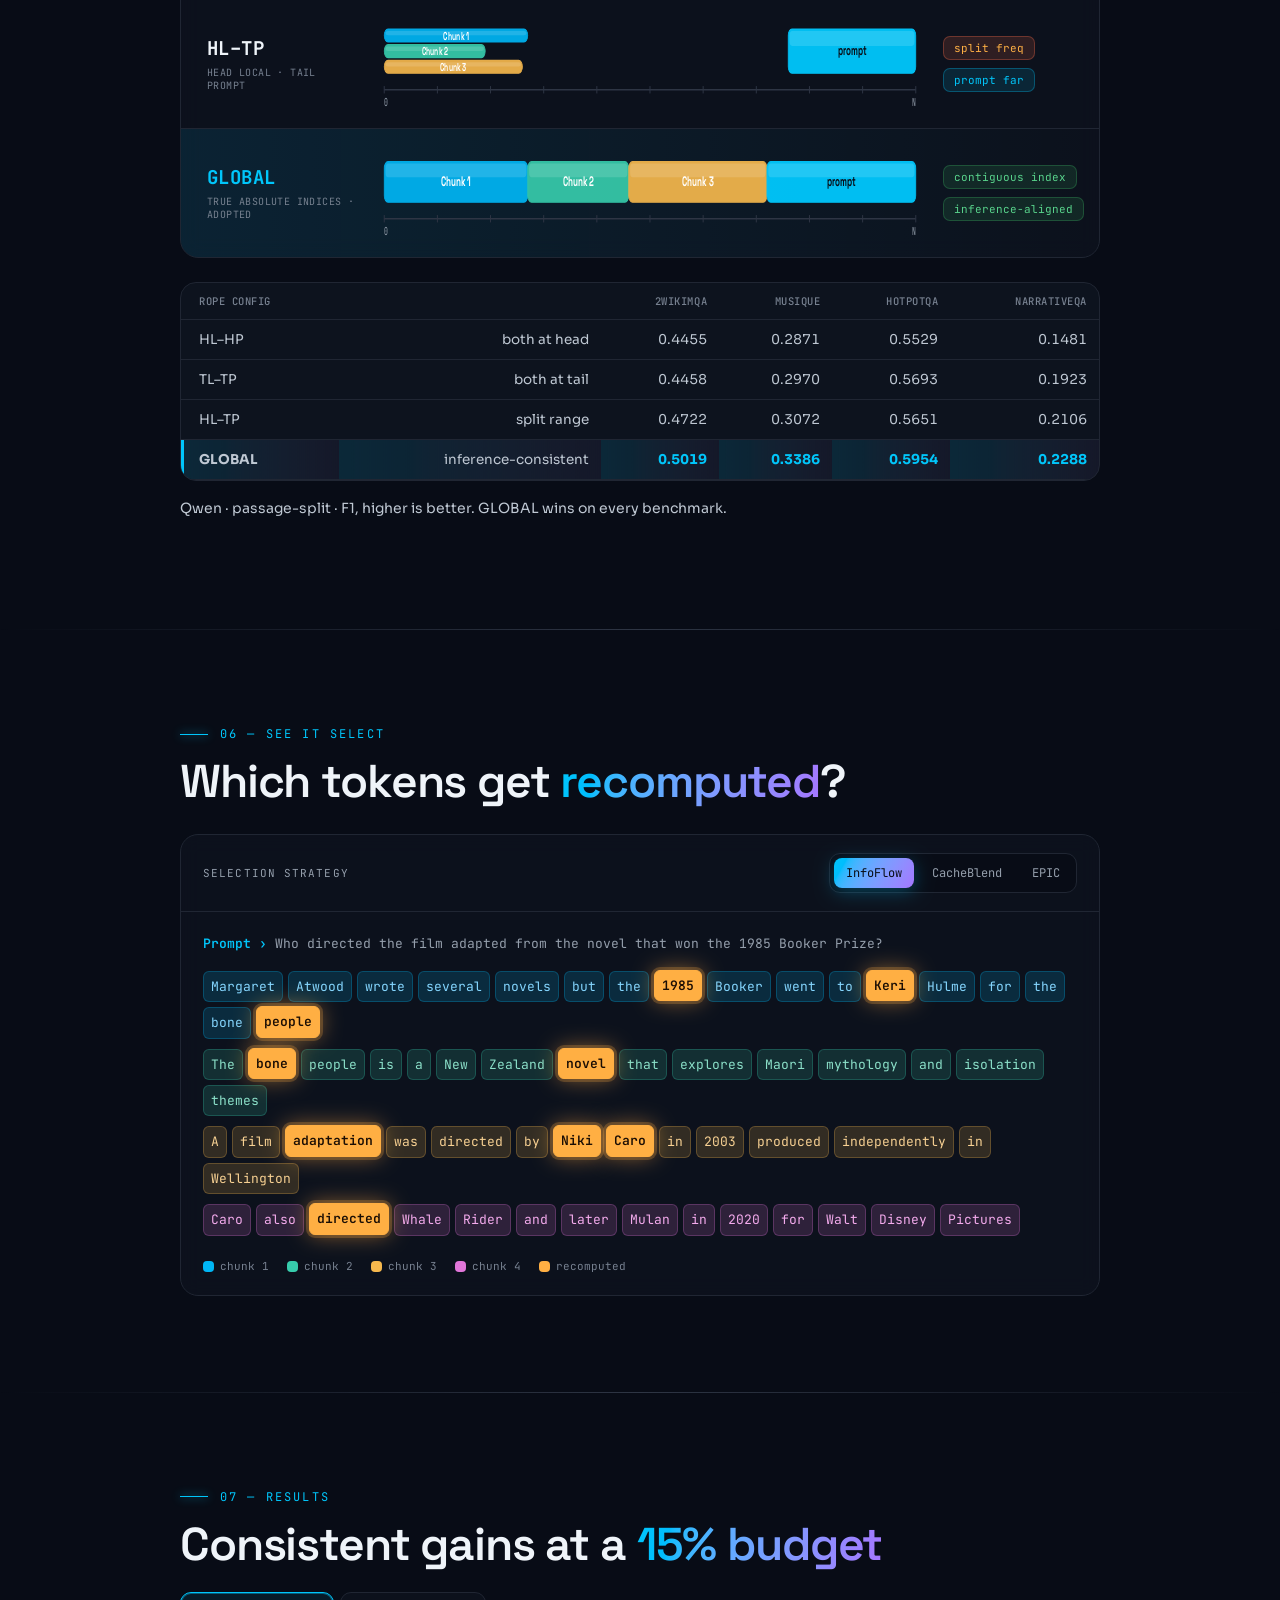
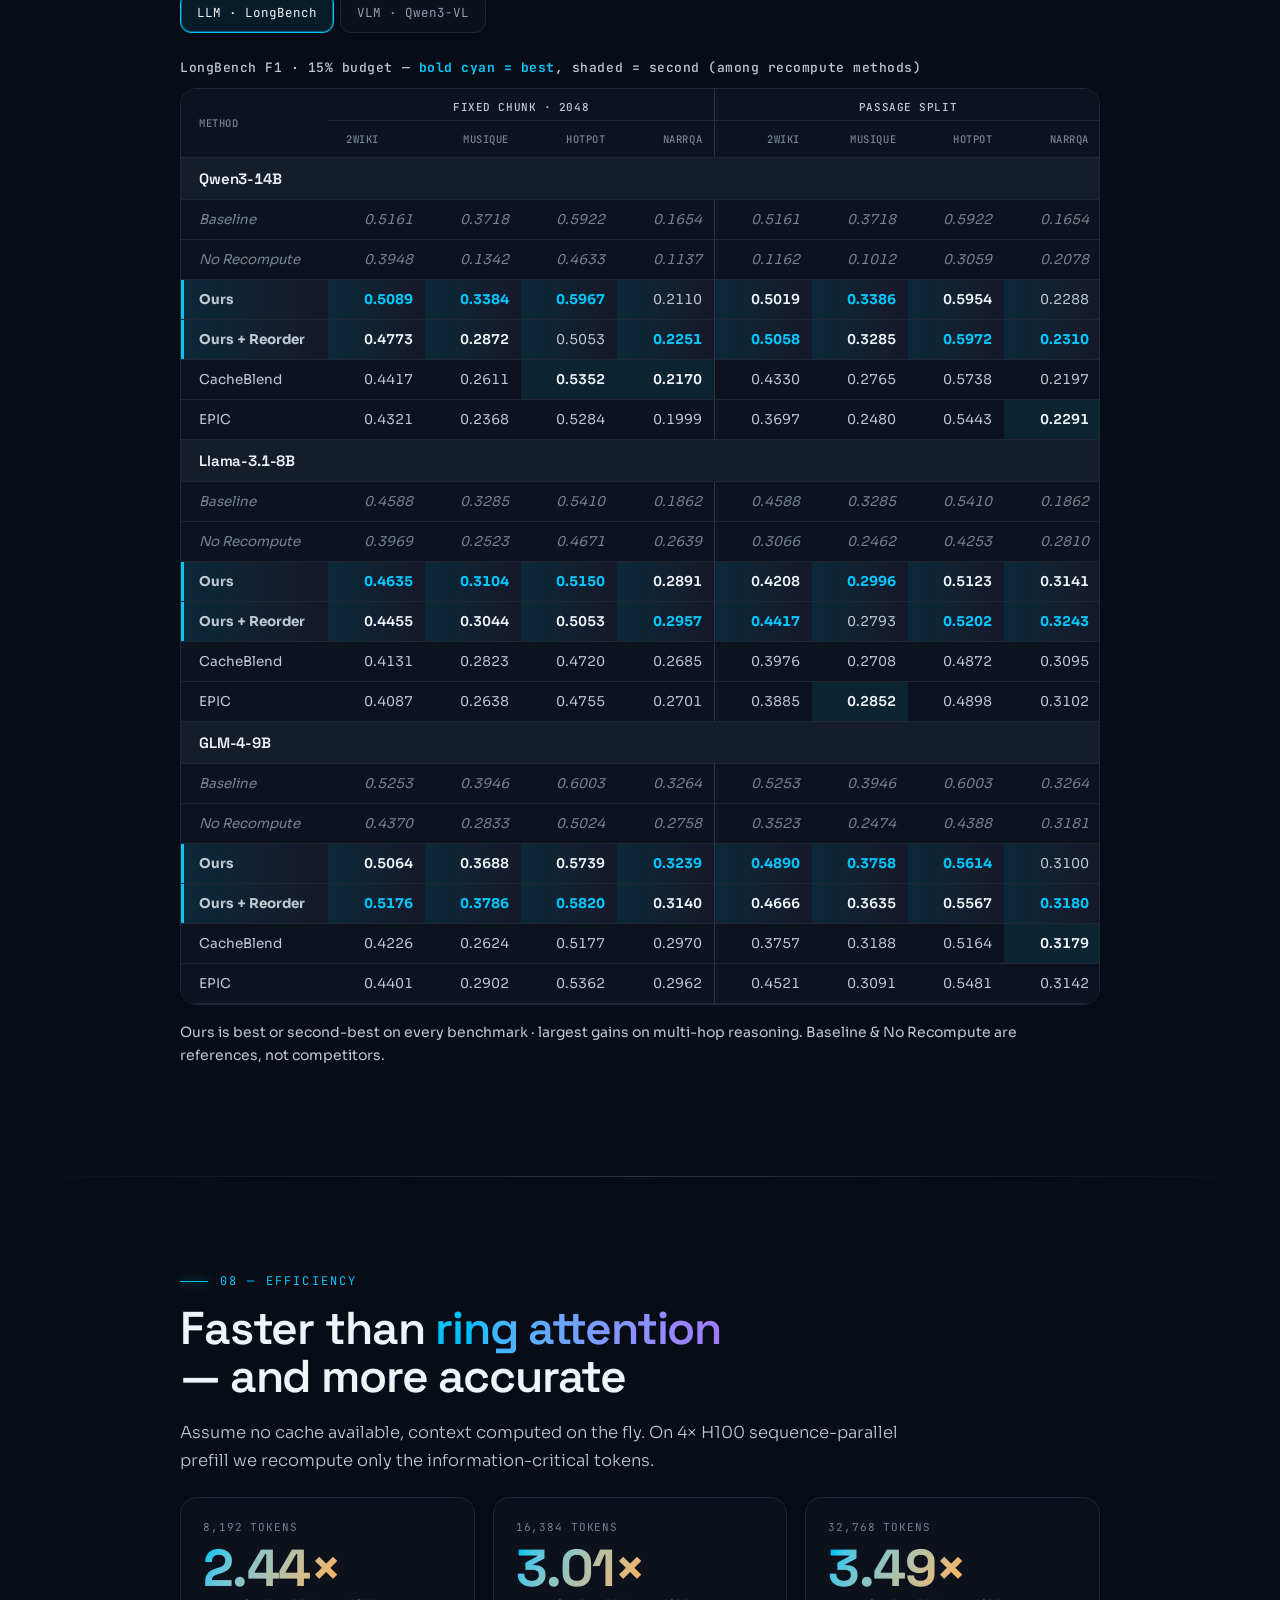
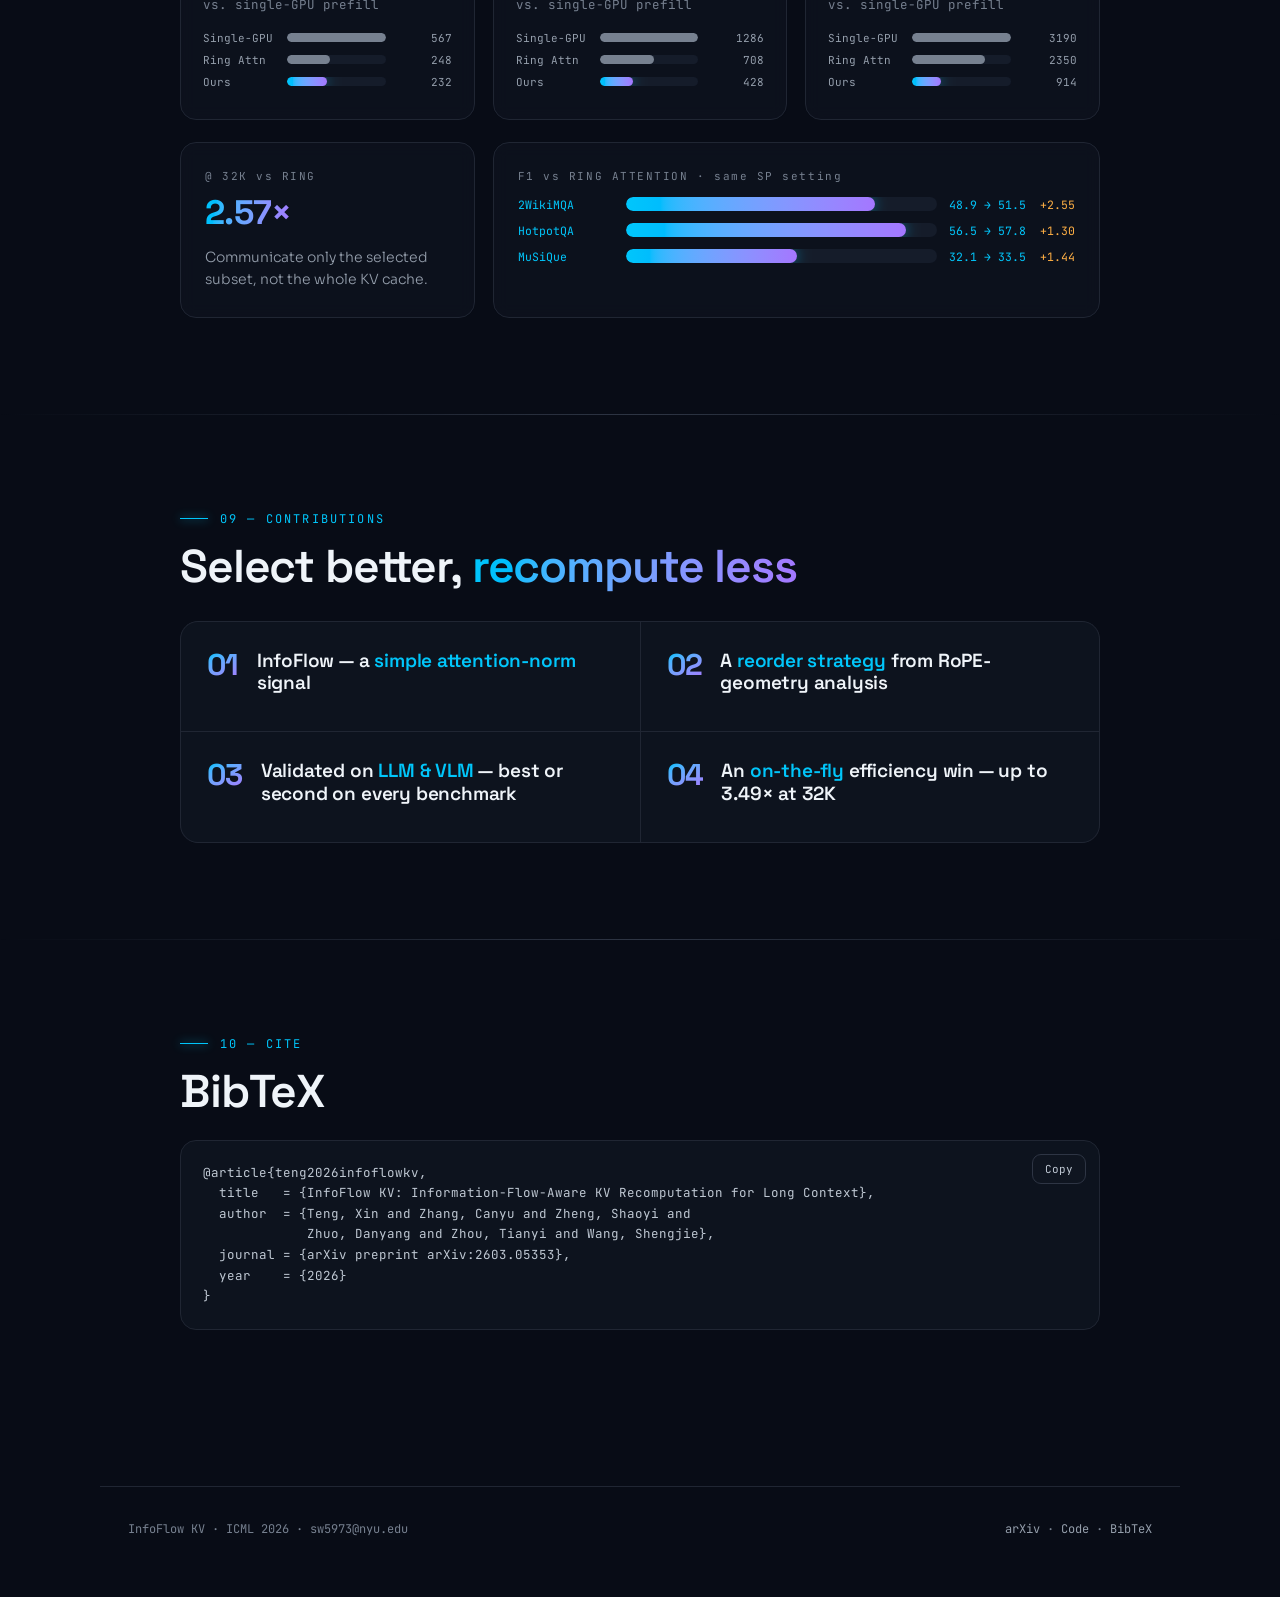
==== commit ac7f09b0: "Point homepage code links to main" ====
--- a/index.html
+++ b/index.html
@@ -38,6 +38,7 @@
     <a href="#method">Method</a>
     <a href="#results">Results</a>
     <a href="#cite">Cite</a>
+    <a href="https://github.com/tx467/InfoFlow-KV/tree/main" target="_blank" rel="noopener" class="np">Code ↗</a>
     <a href="https://arxiv.org/abs/2603.05353" target="_blank" rel="noopener" class="np" style="color:var(--accent)">arXiv ↗</a>
   </div>
 </nav>
@@ -74,7 +75,7 @@
 
     <div class="btns">
       <a class="btn primary" href="https://arxiv.org/abs/2603.05353" target="_blank" rel="noopener"><svg viewBox="0 0 24 24" fill="none" stroke="currentColor" stroke-width="2"><path d="M14 3h7v7"/><path d="M10 14 21 3"/><path d="M21 14v7h-7"/><path d="M3 10V3h7"/></svg>Paper</a>
-      <a class="btn" href="https://github.com/tx467/InfoFlow-KV/tree/ring" target="_blank" rel="noopener"><svg viewBox="0 0 24 24" fill="none" stroke="currentColor" stroke-width="2"><path d="M9 19c-5 1.5-5-2.5-7-3m14 6v-3.87a3.37 3.37 0 0 0-.94-2.61c3.14-.35 6.44-1.54 6.44-7A5.44 5.44 0 0 0 20 4.77 5.07 5.07 0 0 0 19.91 1S18.73.65 16 2.48a13.38 13.38 0 0 0-7 0C6.27.65 5.09 1 5.09 1A5.07 5.07 0 0 0 5 4.77a5.44 5.44 0 0 0-1.5 3.78c0 5.42 3.3 6.61 6.44 7A3.37 3.37 0 0 0 9 18.13V22"/></svg>Code</a>
+      <a class="btn" href="https://github.com/tx467/InfoFlow-KV/tree/main" target="_blank" rel="noopener"><svg viewBox="0 0 24 24" fill="none" stroke="currentColor" stroke-width="2"><path d="M9 19c-5 1.5-5-2.5-7-3m14 6v-3.87a3.37 3.37 0 0 0-.94-2.61c3.14-.35 6.44-1.54 6.44-7A5.44 5.44 0 0 0 20 4.77 5.07 5.07 0 0 0 19.91 1S18.73.65 16 2.48a13.38 13.38 0 0 0-7 0C6.27.65 5.09 1 5.09 1A5.07 5.07 0 0 0 5 4.77a5.44 5.44 0 0 0-1.5 3.78c0 5.42 3.3 6.61 6.44 7A3.37 3.37 0 0 0 9 18.13V22"/></svg>Code</a>
       <a class="btn" href="#cite"><svg viewBox="0 0 24 24" fill="none" stroke="currentColor" stroke-width="2"><path d="M4 19.5A2.5 2.5 0 0 1 6.5 17H20"/><path d="M6.5 2H20v20H6.5A2.5 2.5 0 0 1 4 19.5v-15A2.5 2.5 0 0 1 6.5 2z"/></svg>BibTeX</a>
     </div>
   </div>
@@ -439,7 +440,7 @@
 
 <footer>
   <div>InfoFlow KV · ICML 2026 · sw5973@nyu.edu</div>
-  <div><a href="https://arxiv.org/abs/2603.05353" target="_blank" rel="noopener">arXiv</a> · <a href="https://github.com/tx467/InfoFlow-KV/tree/ring" target="_blank" rel="noopener">Code</a> · <a href="#cite">BibTeX</a></div>
+  <div><a href="https://arxiv.org/abs/2603.05353" target="_blank" rel="noopener">arXiv</a> · <a href="https://github.com/tx467/InfoFlow-KV/tree/main" target="_blank" rel="noopener">Code</a> · <a href="#cite">BibTeX</a></div>
 </footer>
 
 <script src="app.js"></script>
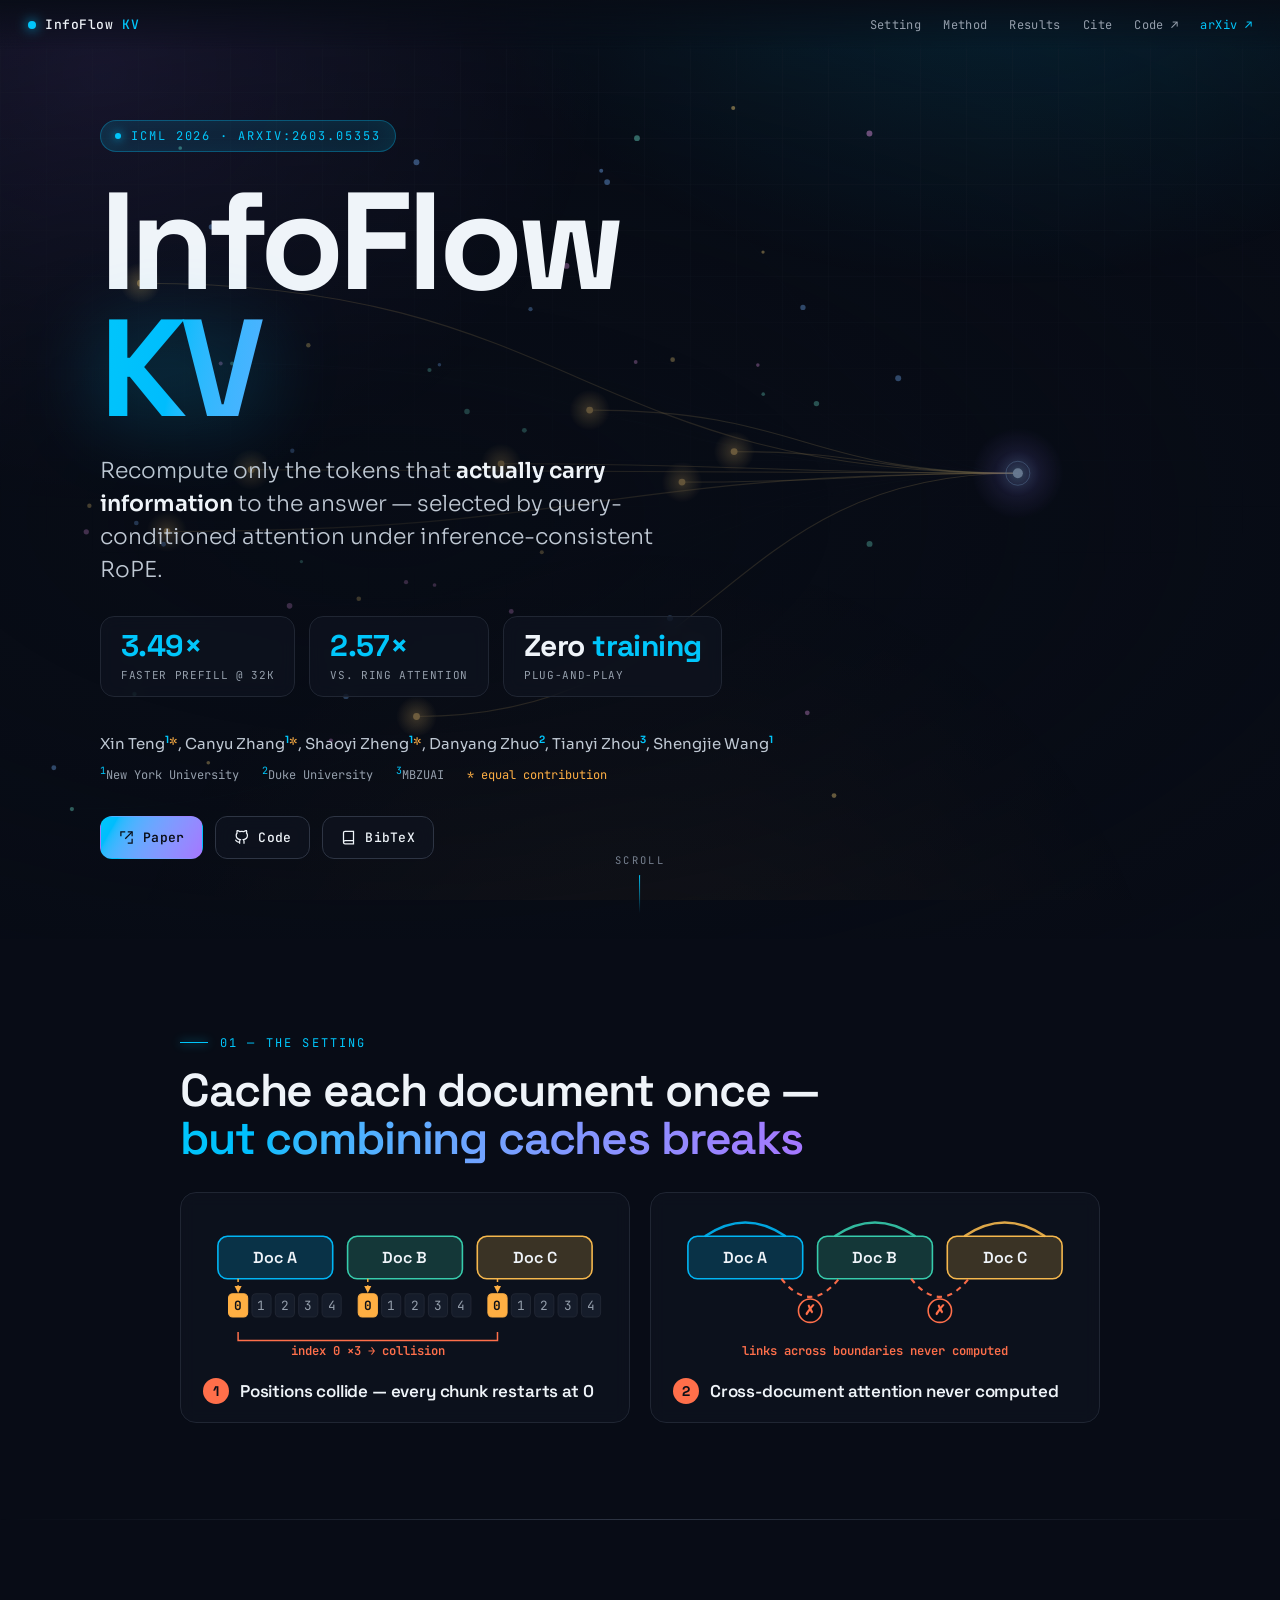
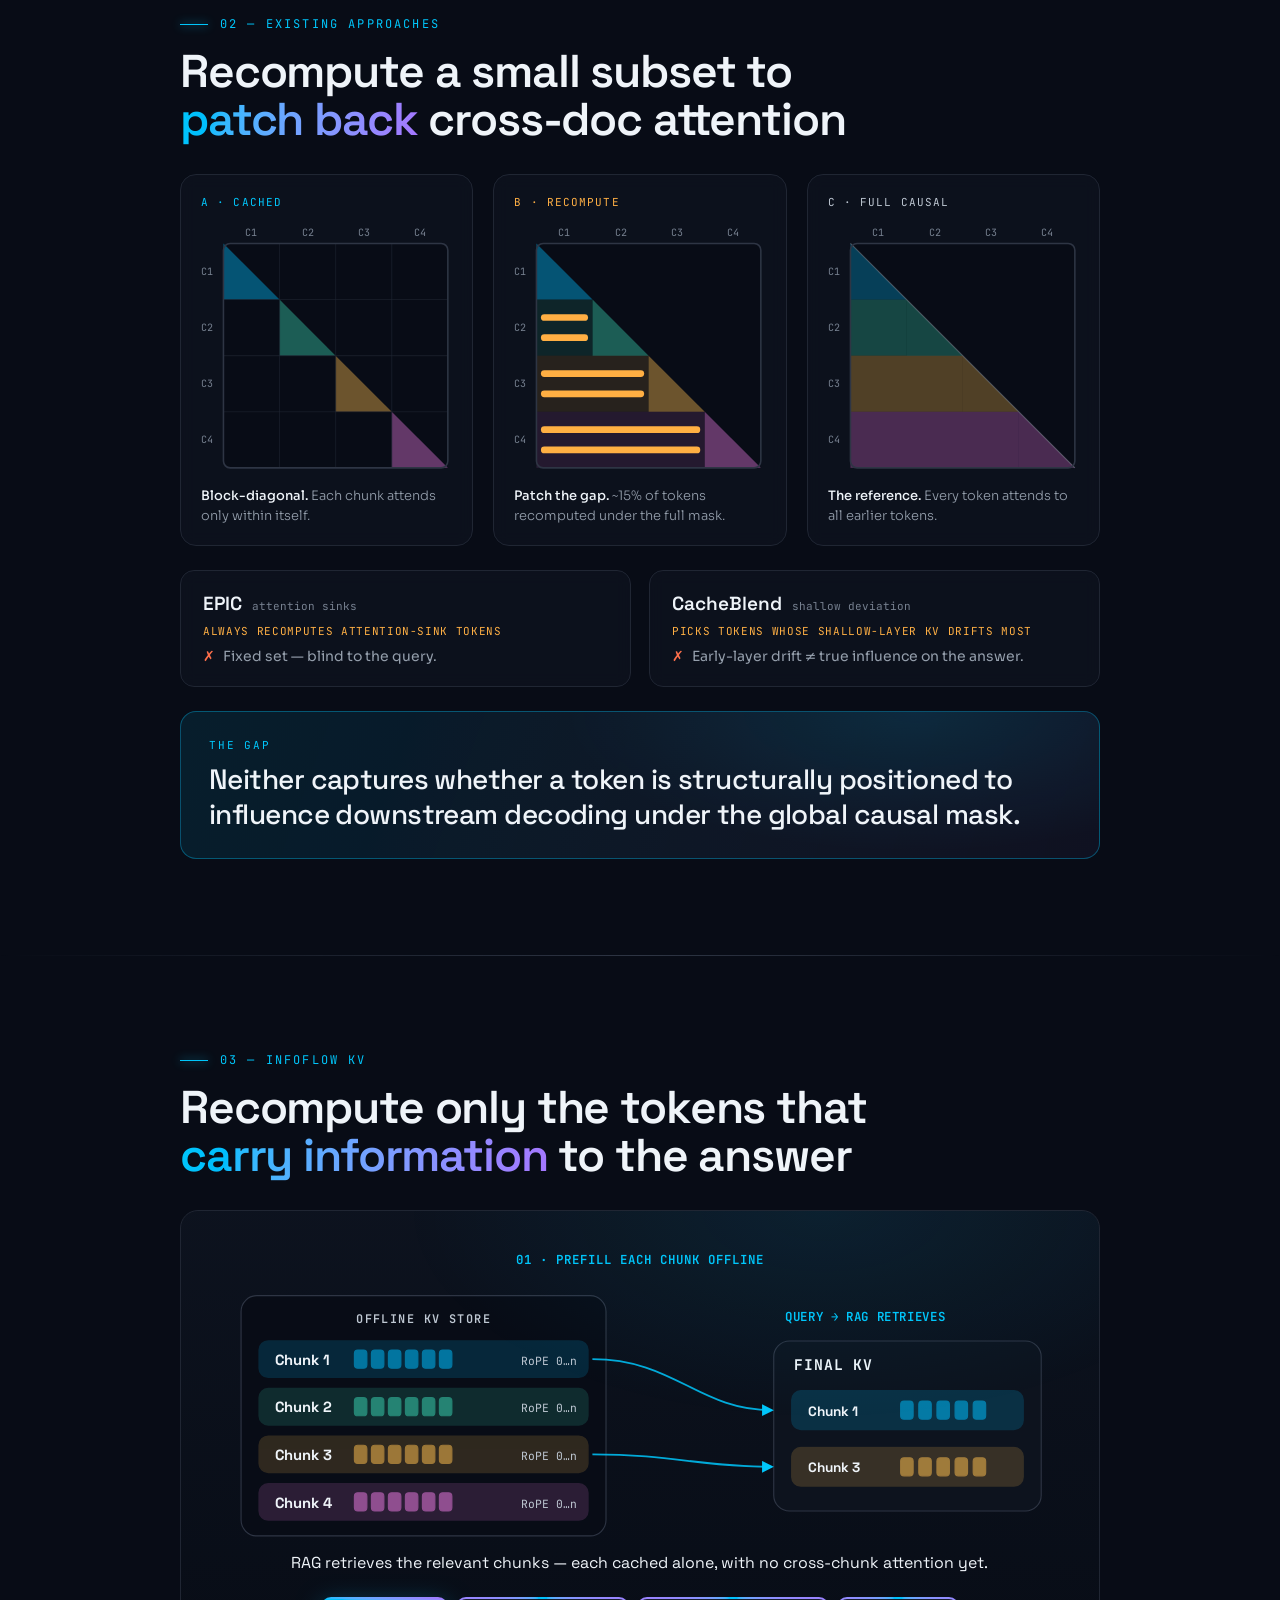
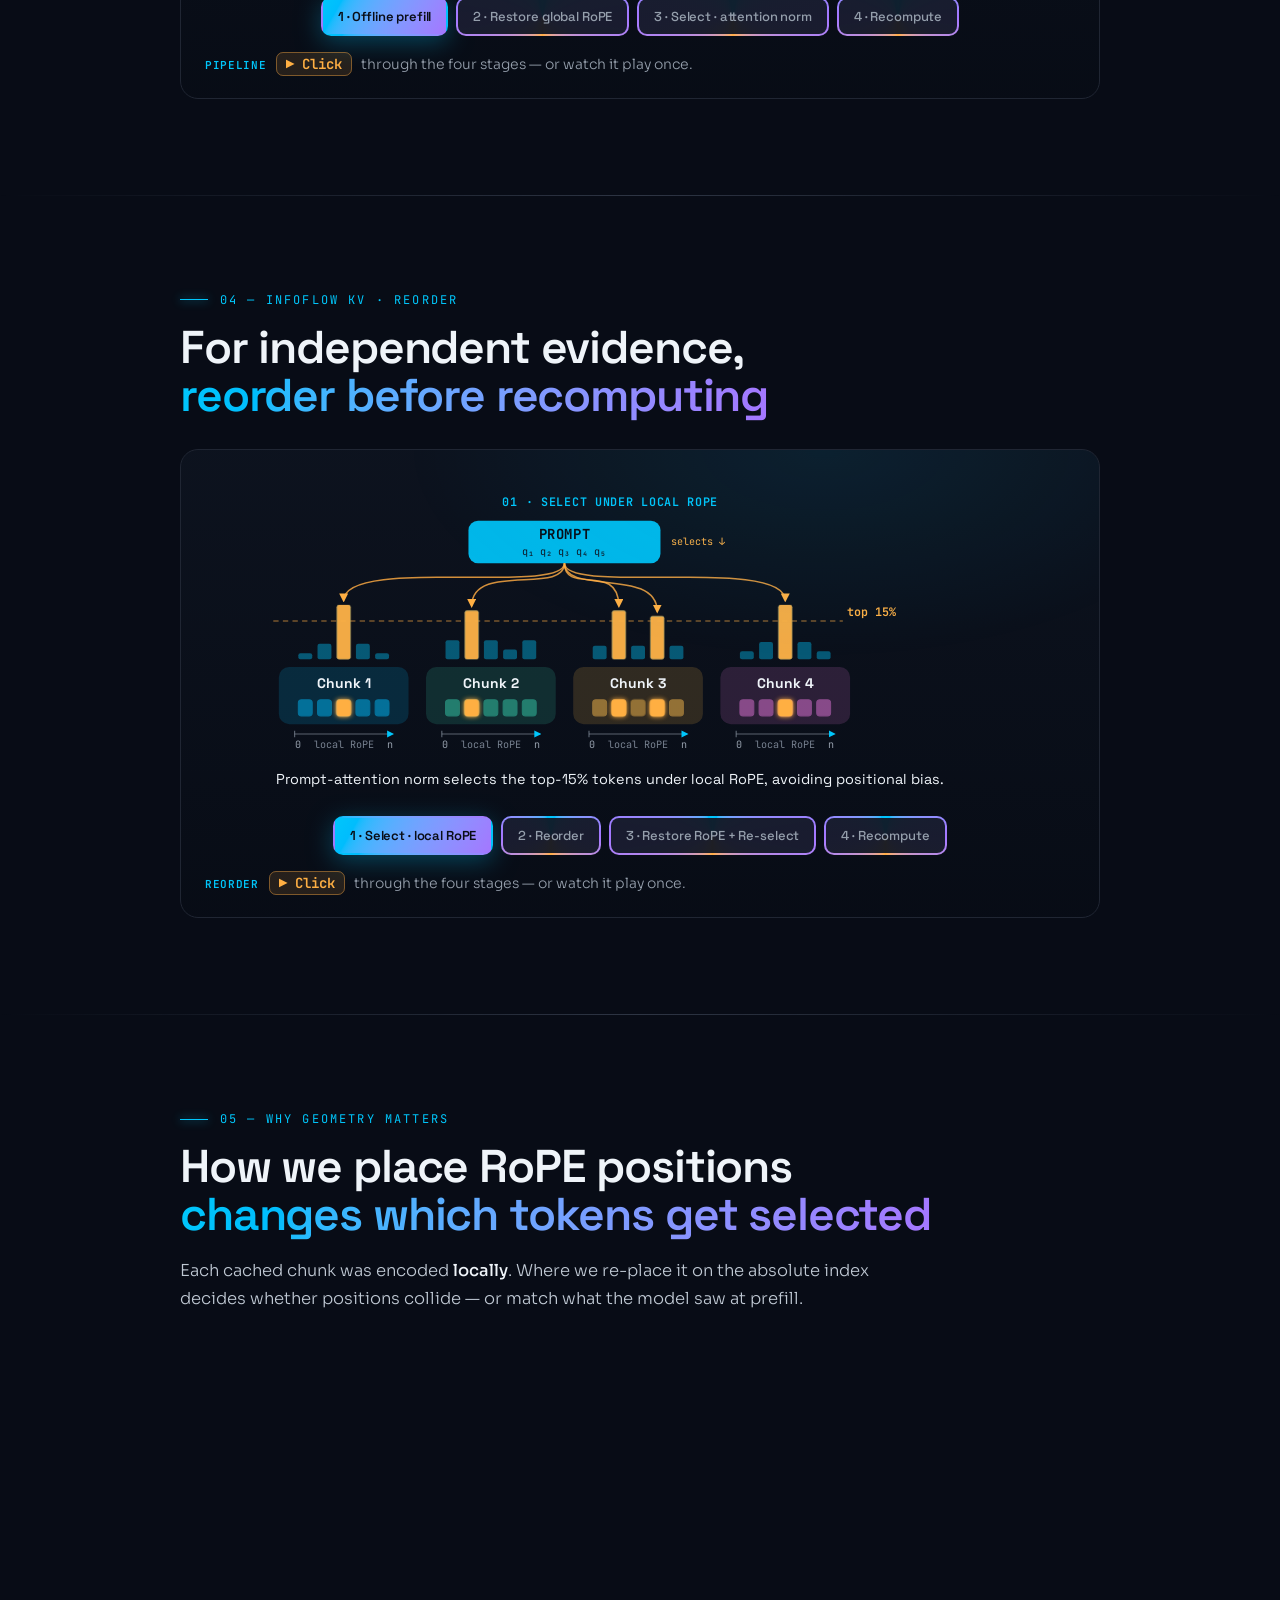
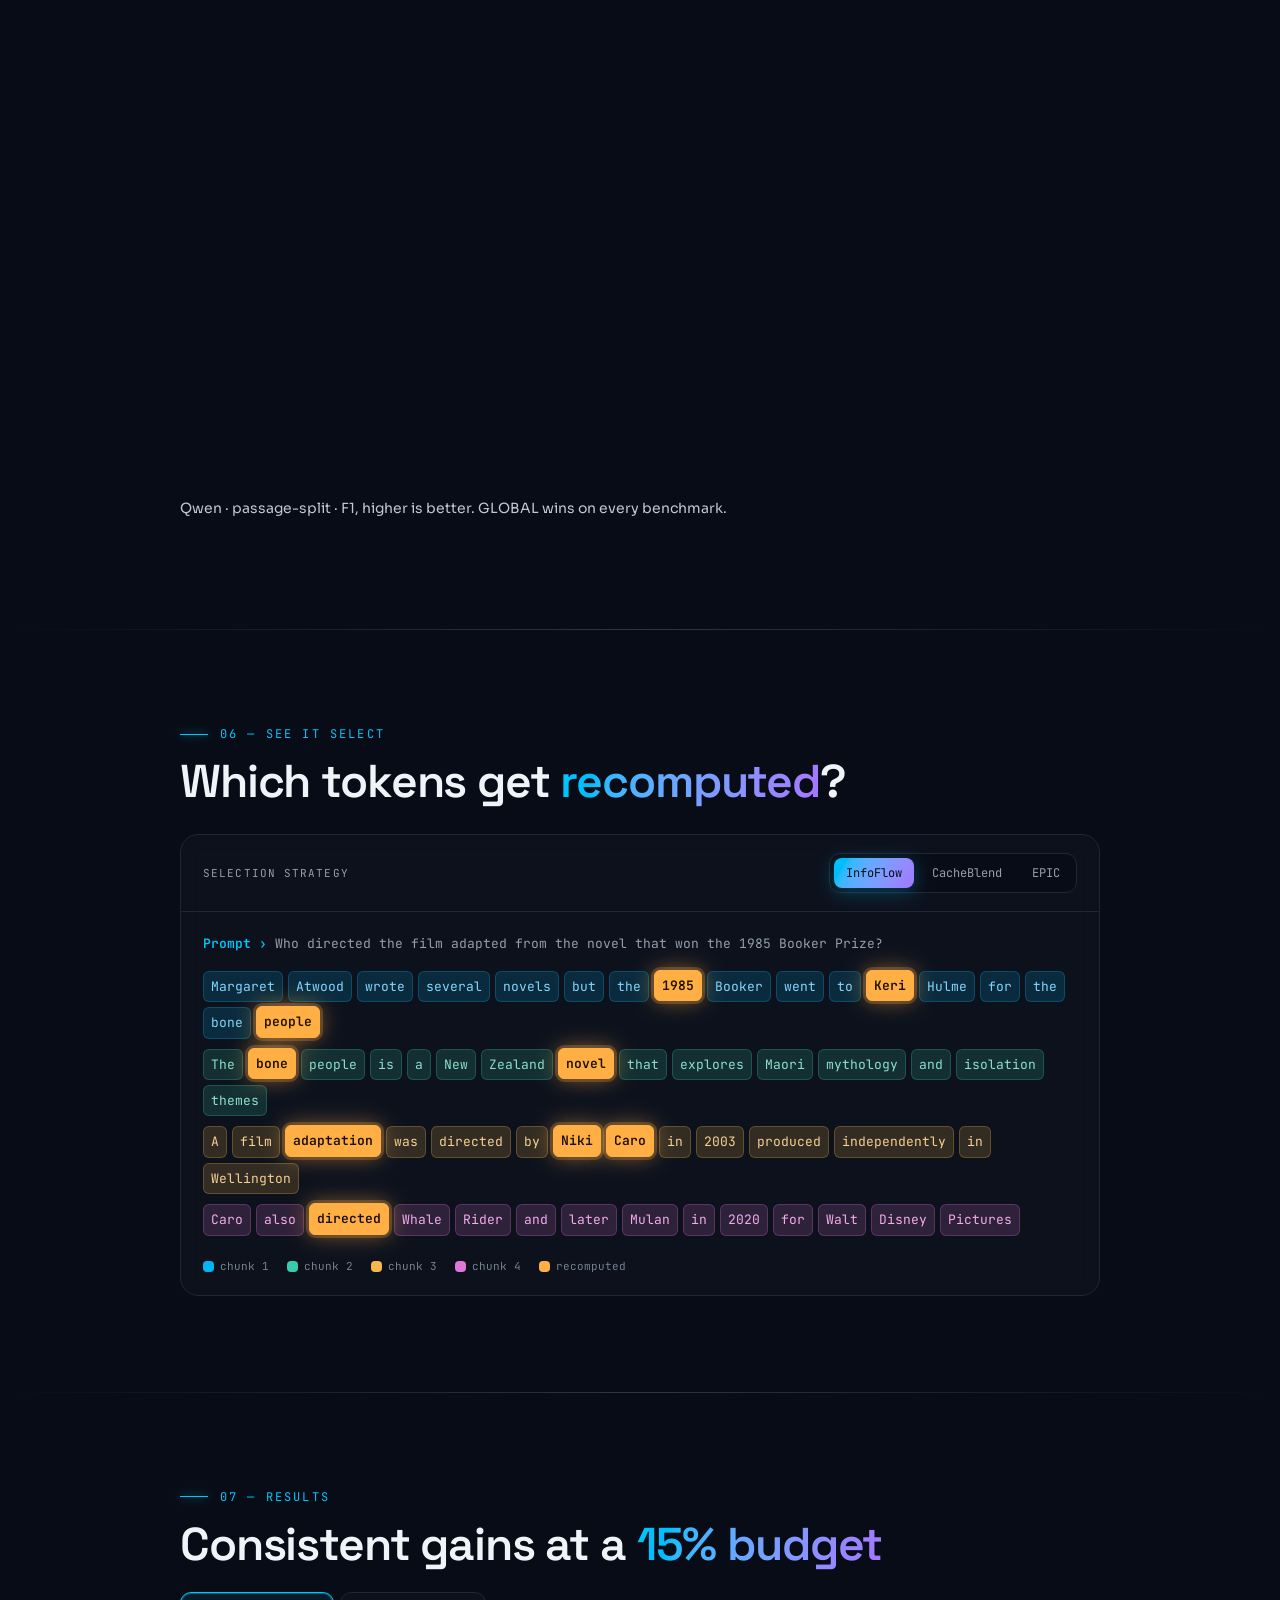
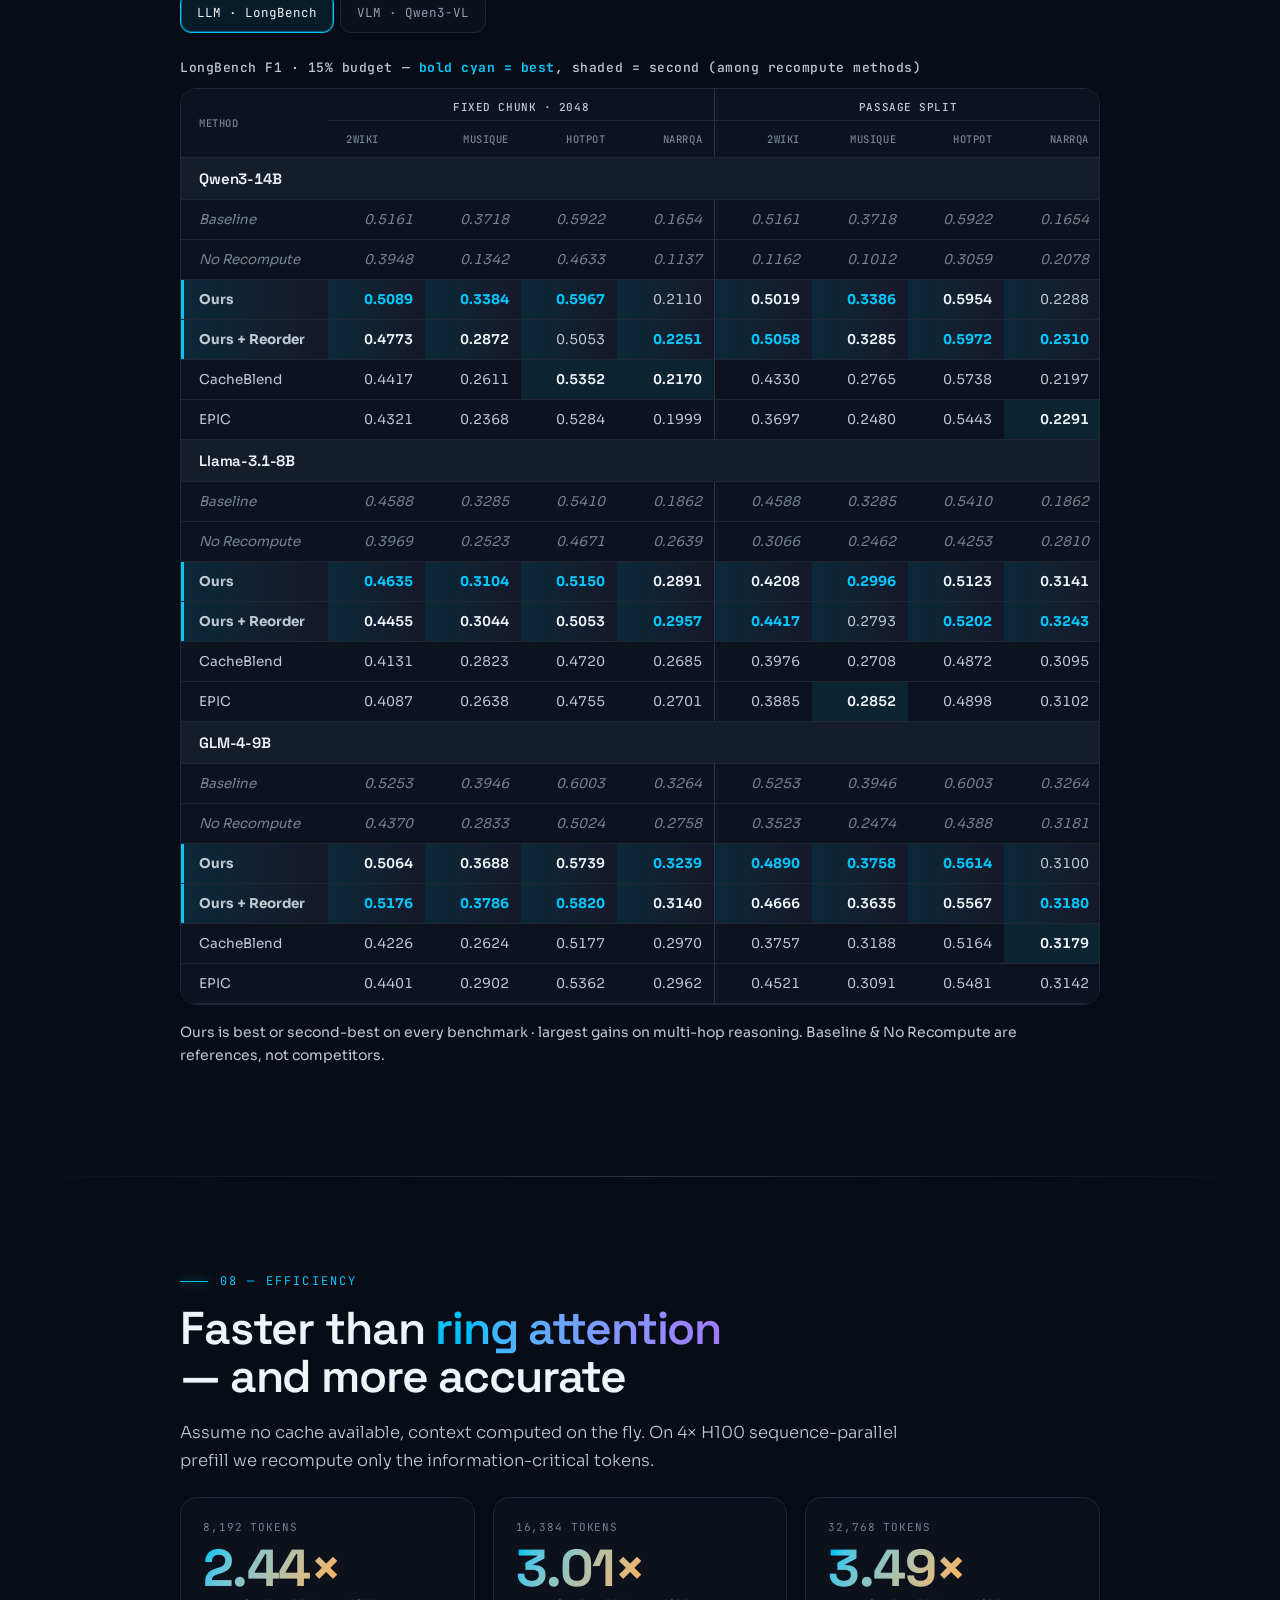
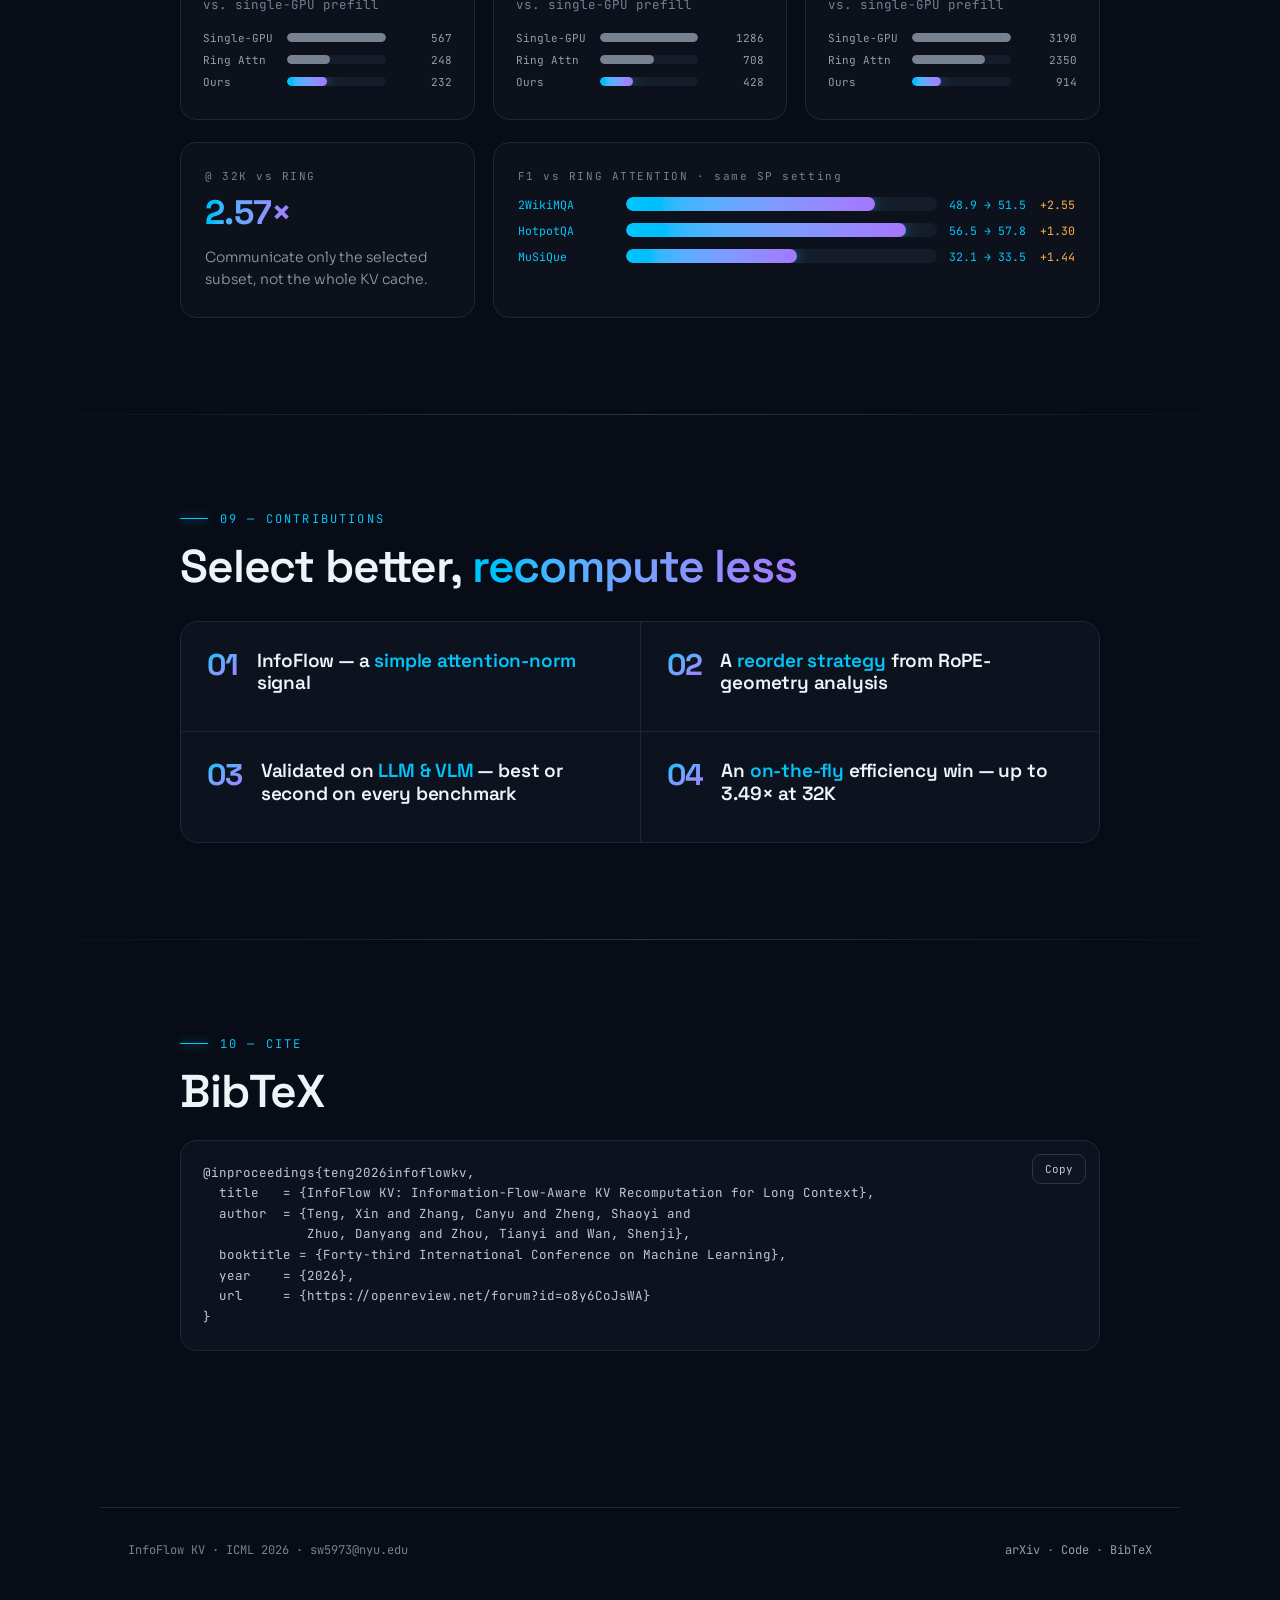
==== commit 4b92ac8e: "Update citation for ICML 2026" ====
--- a/index.html
+++ b/index.html
@@ -427,12 +427,13 @@
     <h2 class="h2">BibTeX</h2>
     <div class="bibwrap">
       <button class="copybtn" id="copybib">Copy</button>
-<pre class="bib" id="bibsrc">@article{teng2026infoflowkv,
+<pre class="bib" id="bibsrc">@inproceedings{teng2026infoflowkv,
   title   = {InfoFlow KV: Information-Flow-Aware KV Recomputation for Long Context},
   author  = {Teng, Xin and Zhang, Canyu and Zheng, Shaoyi and
-             Zhuo, Danyang and Zhou, Tianyi and Wang, Shengjie},
-  journal = {arXiv preprint arXiv:2603.05353},
-  year    = {2026}
+             Zhuo, Danyang and Zhou, Tianyi and Wan, Shenji},
+  booktitle = {Forty-third International Conference on Machine Learning},
+  year    = {2026},
+  url     = {https://openreview.net/forum?id=o8y6CoJsWA}
 }</pre>
     </div>
   </div>
